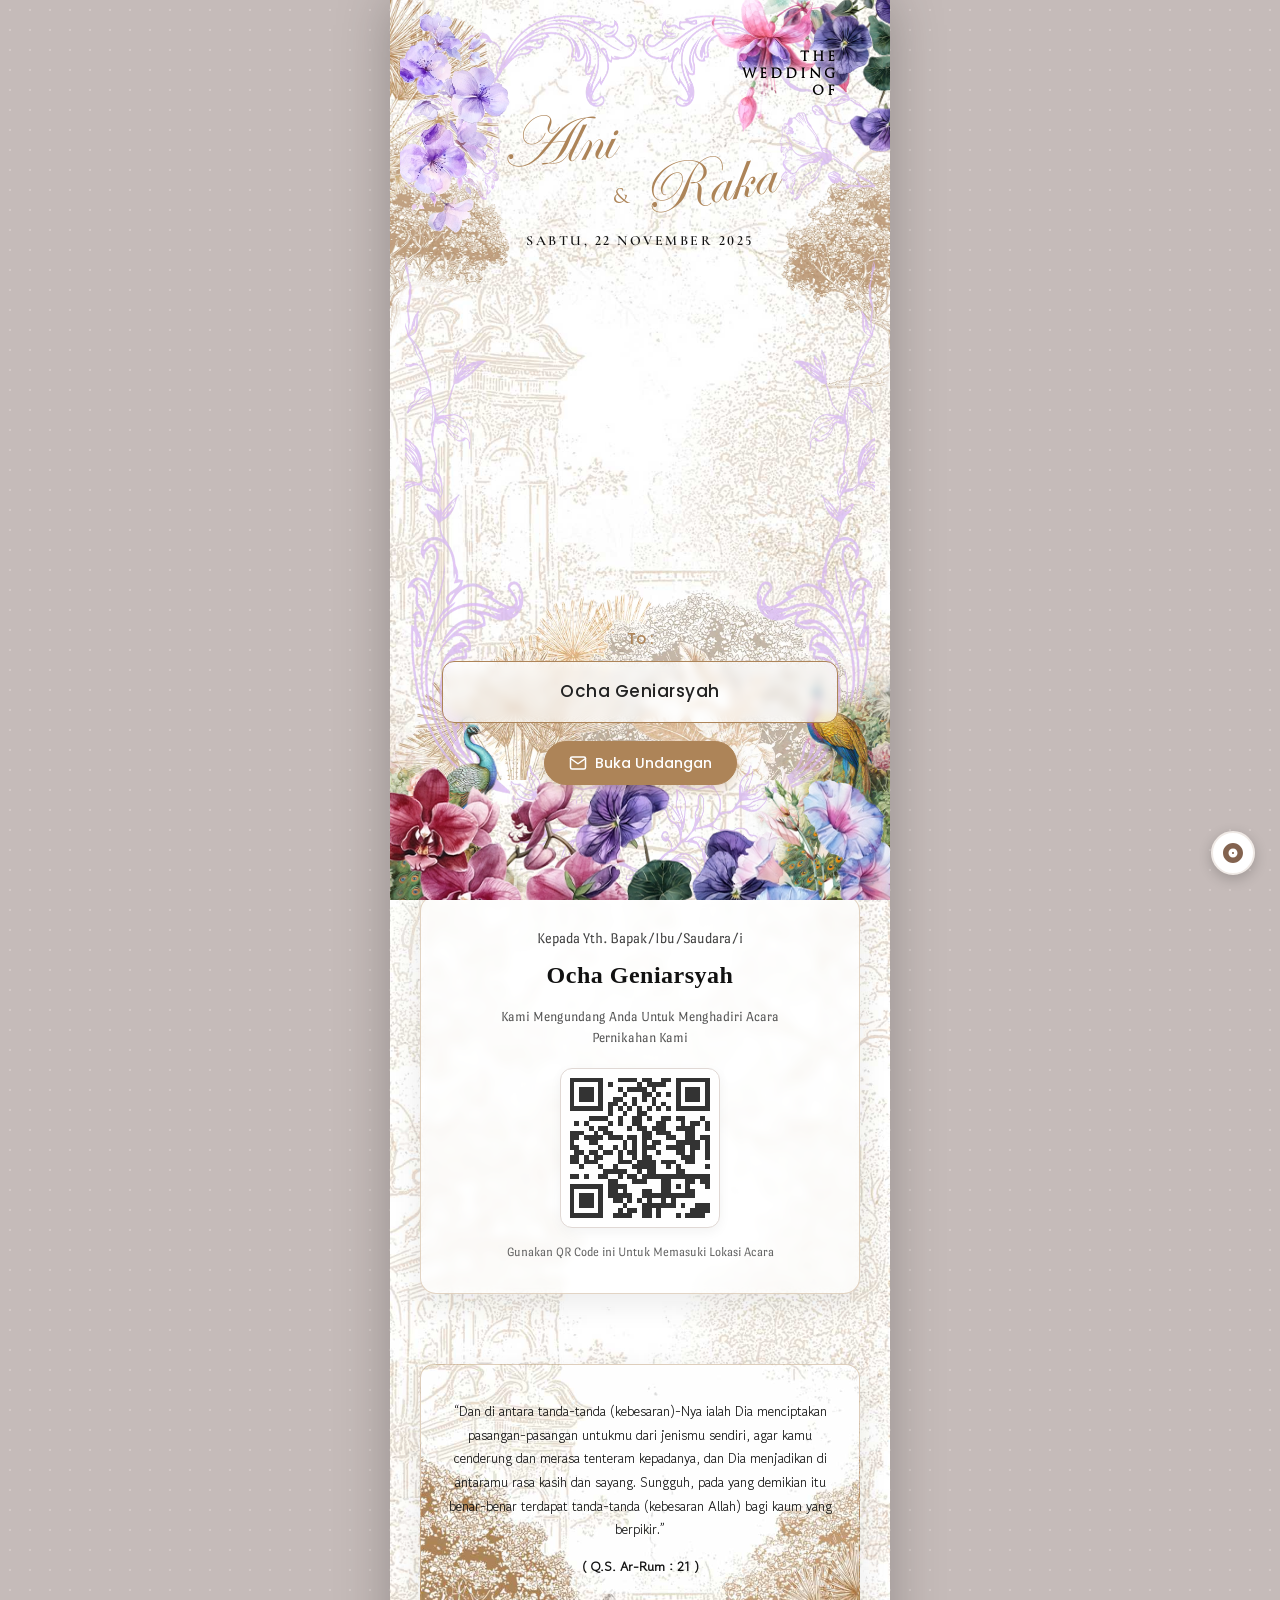
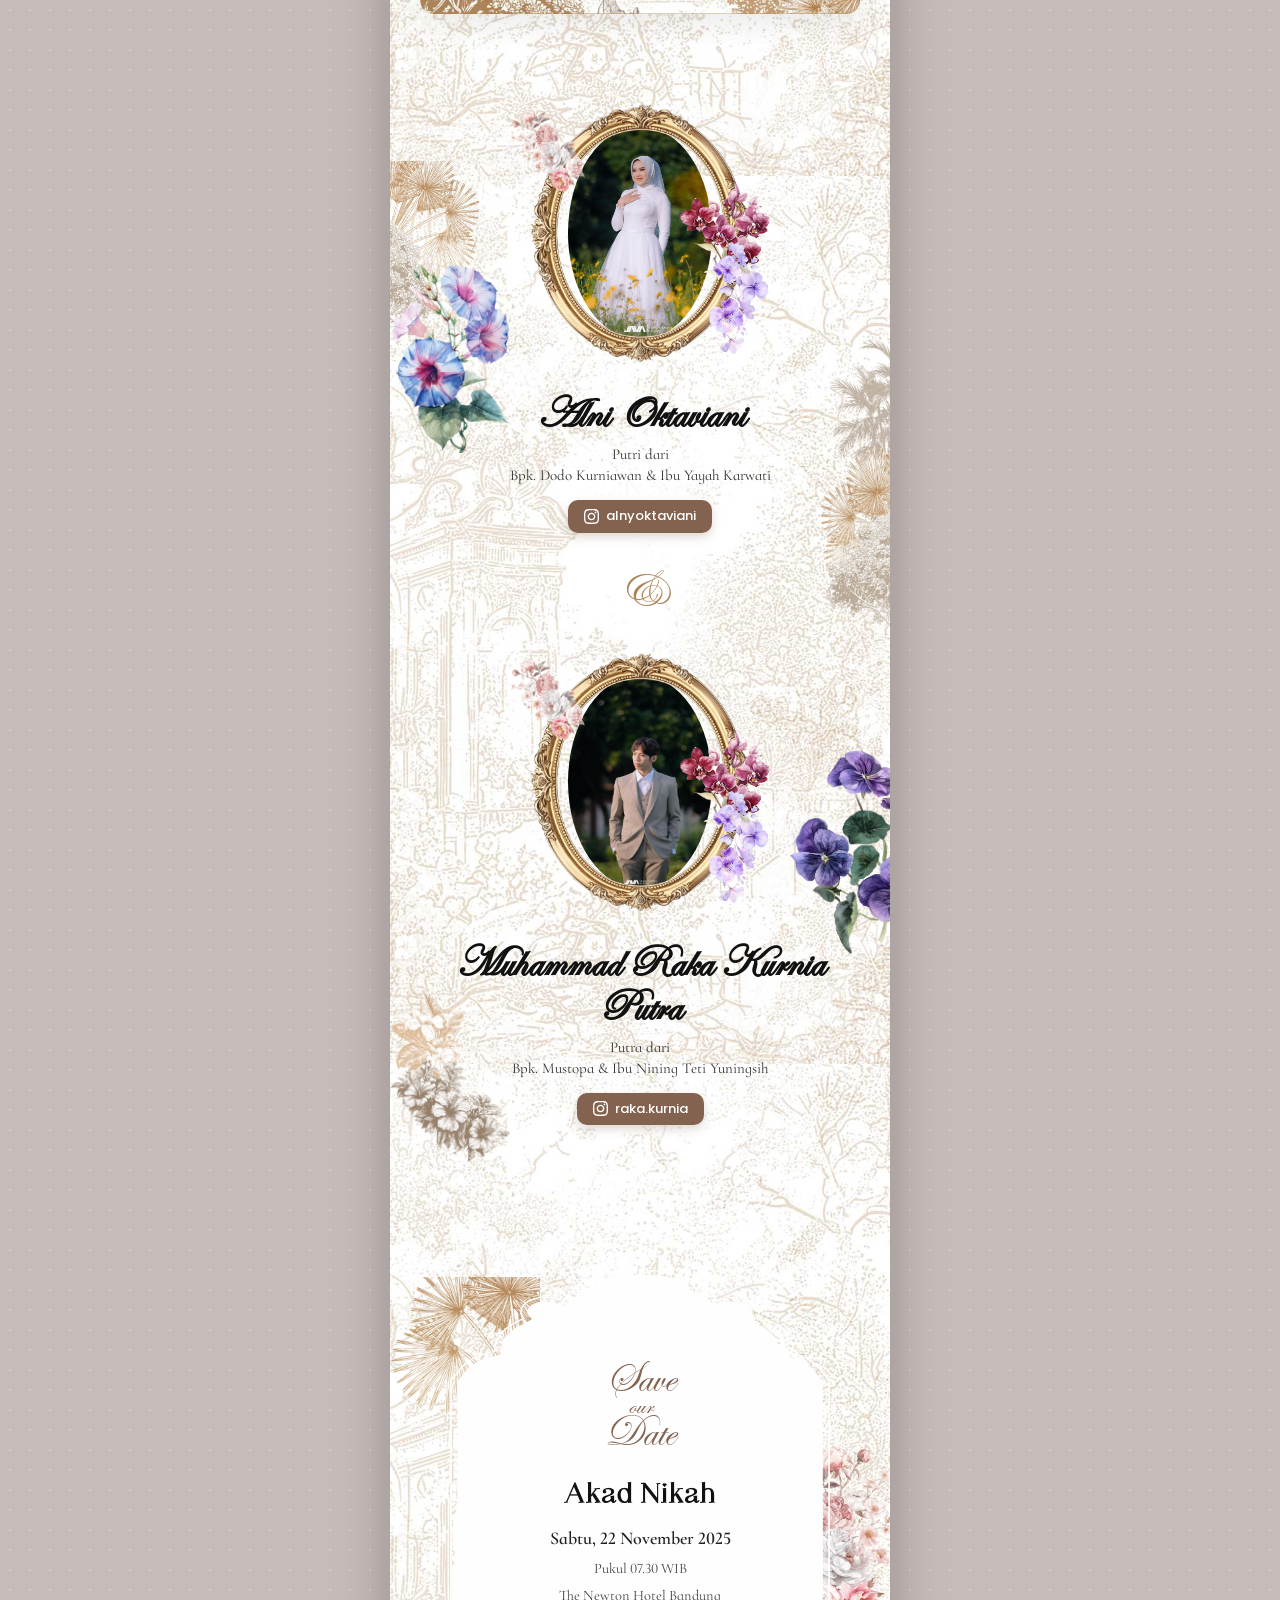
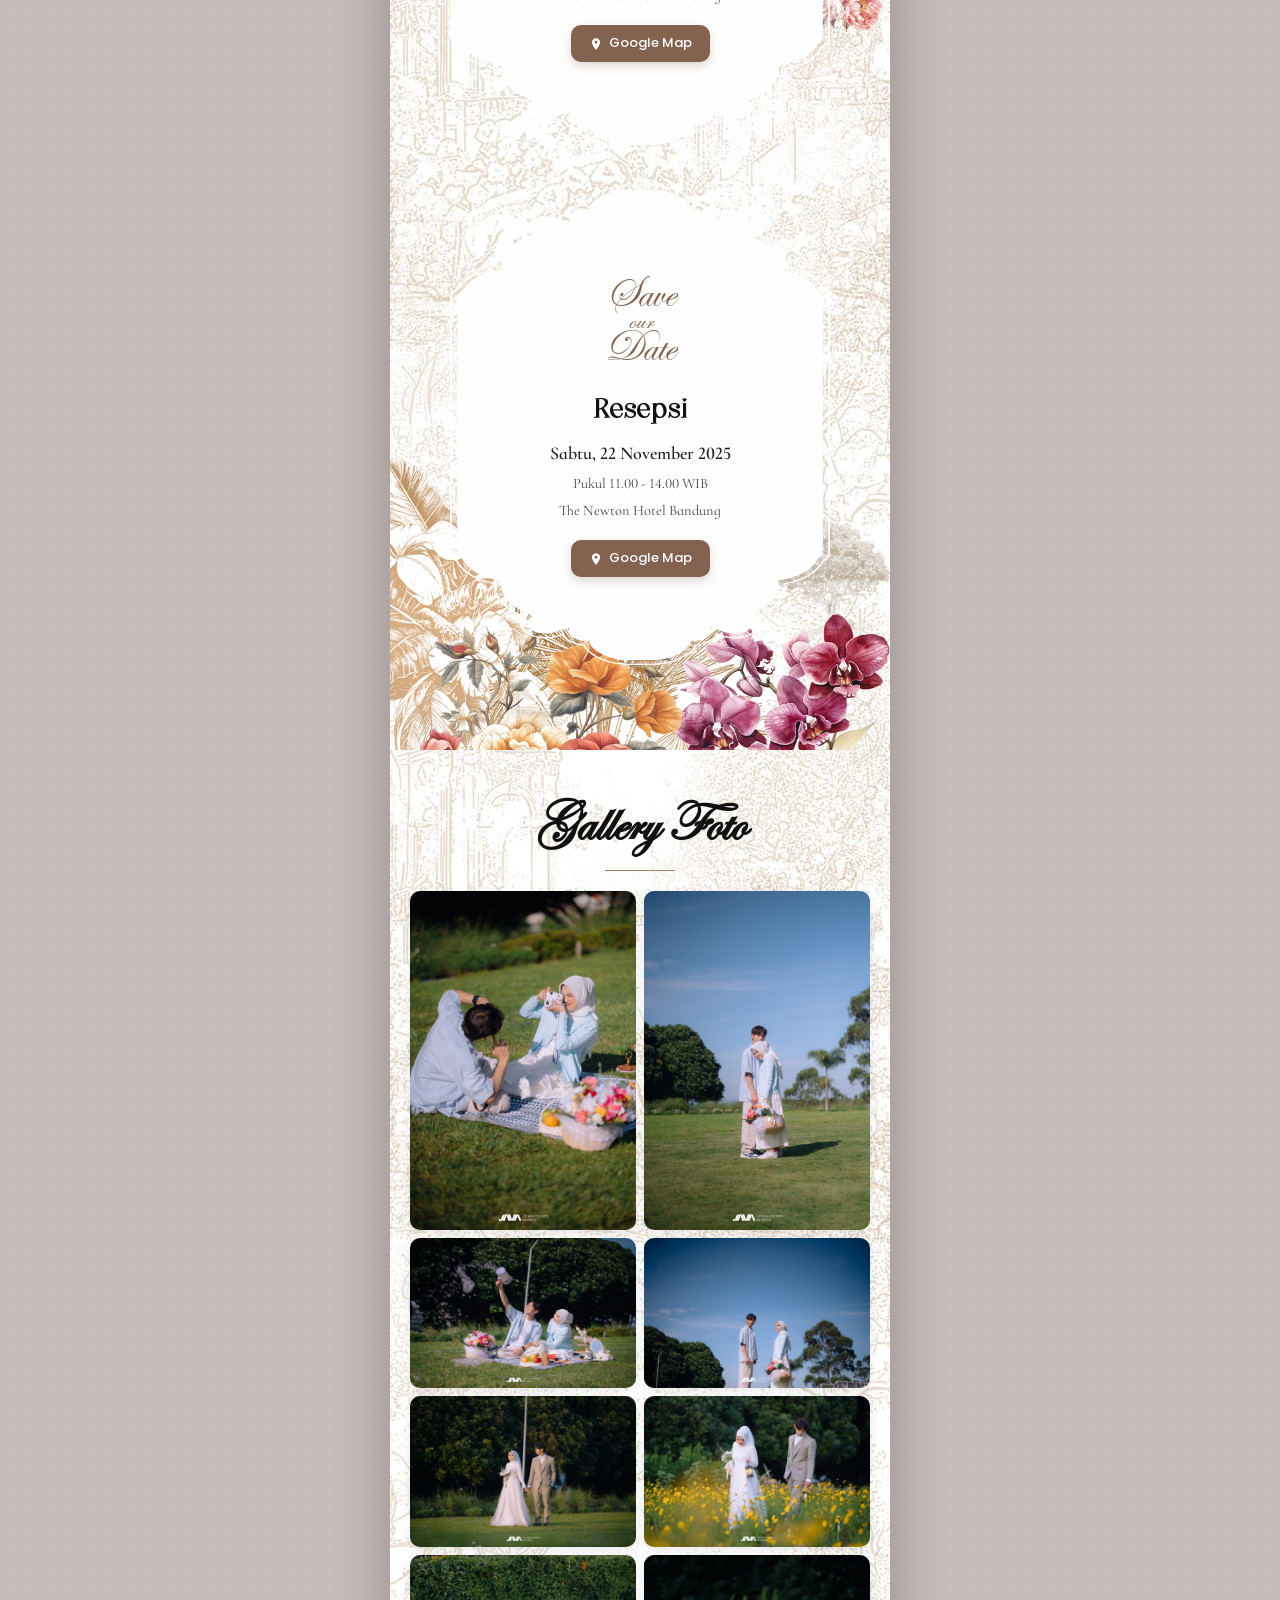
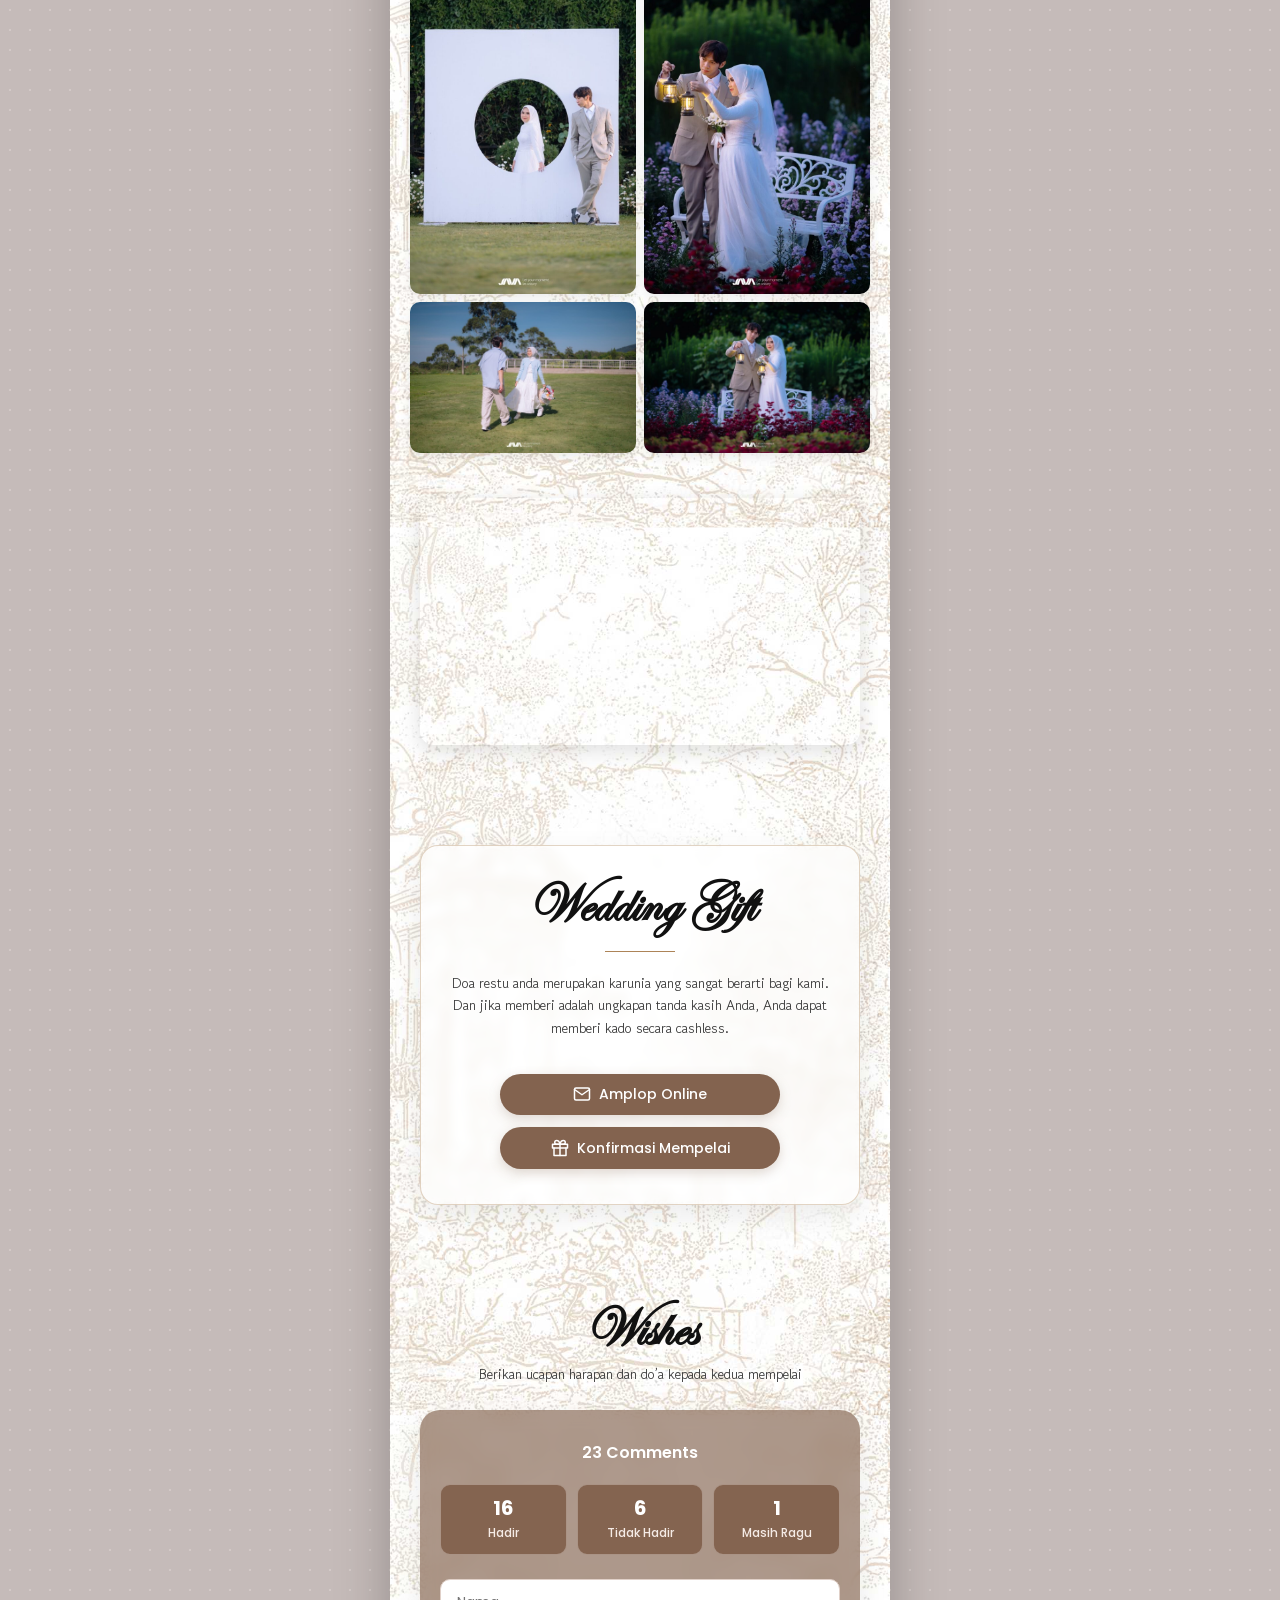
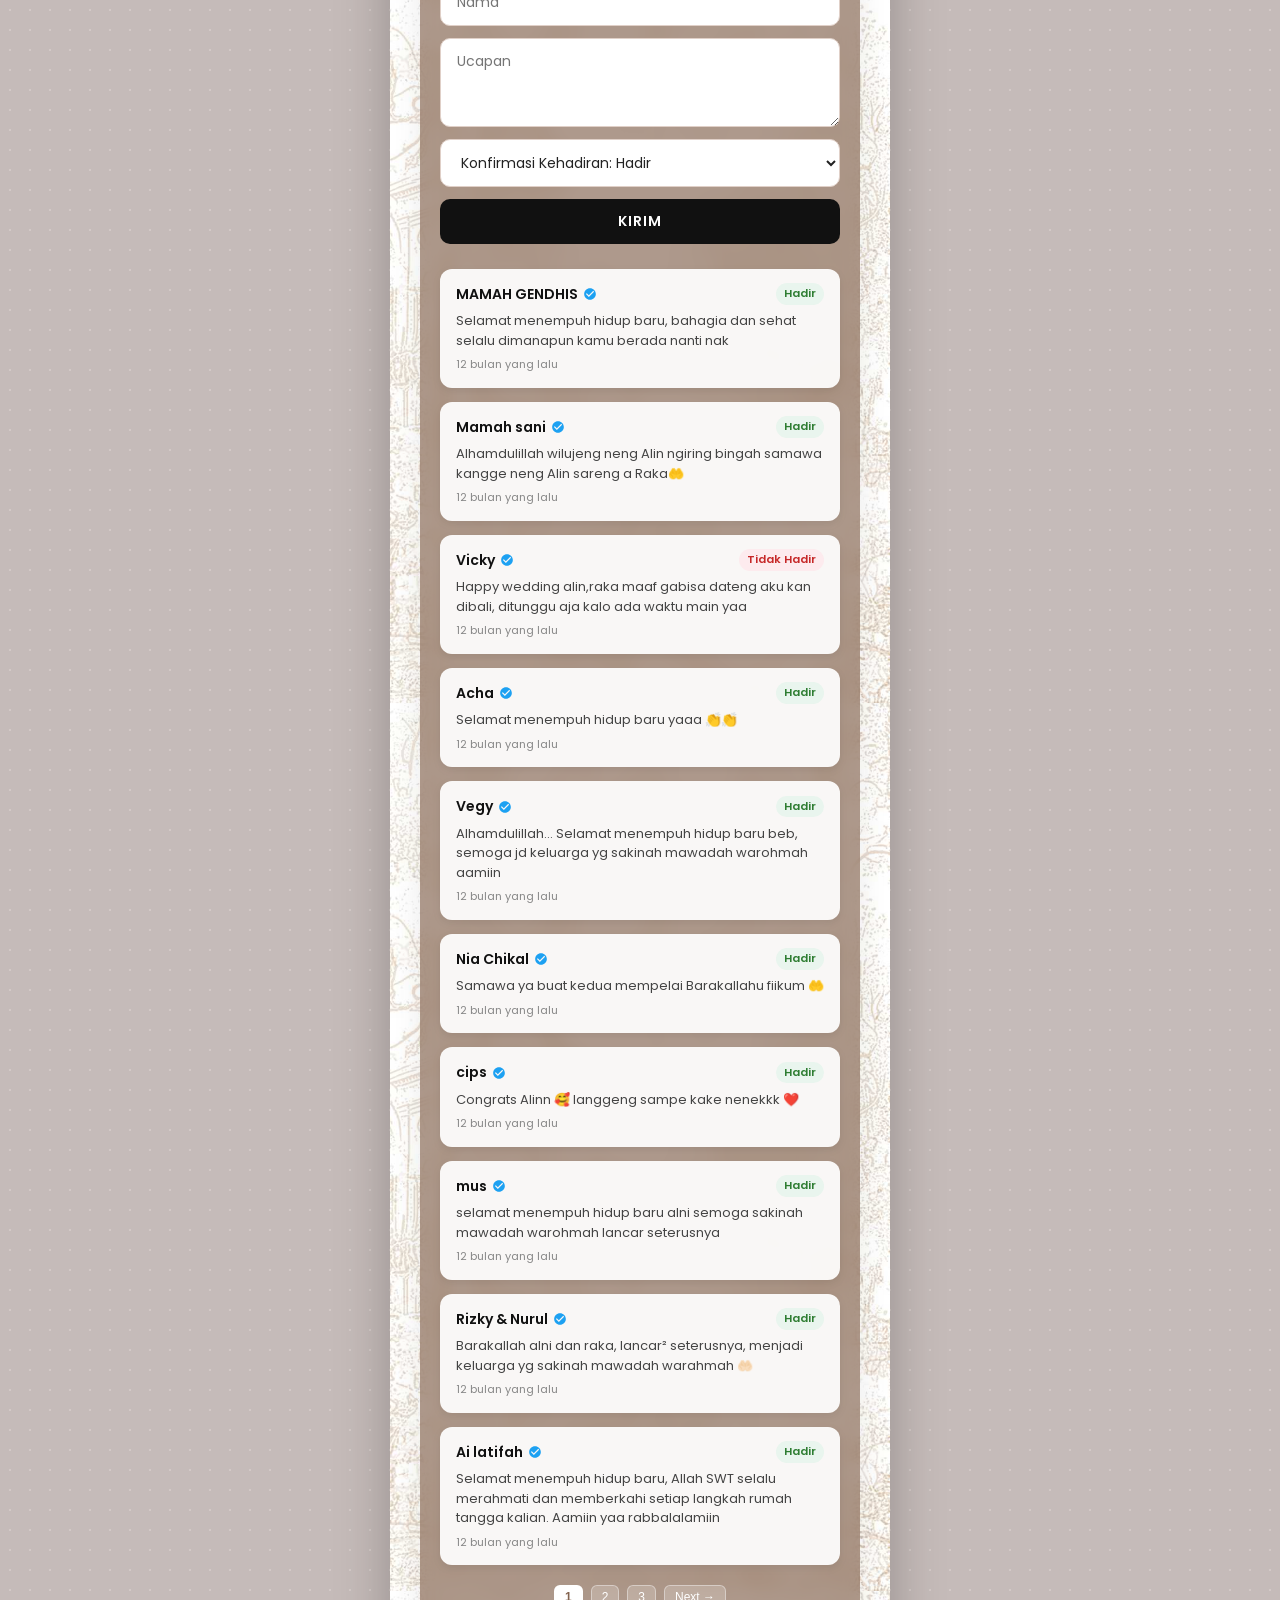
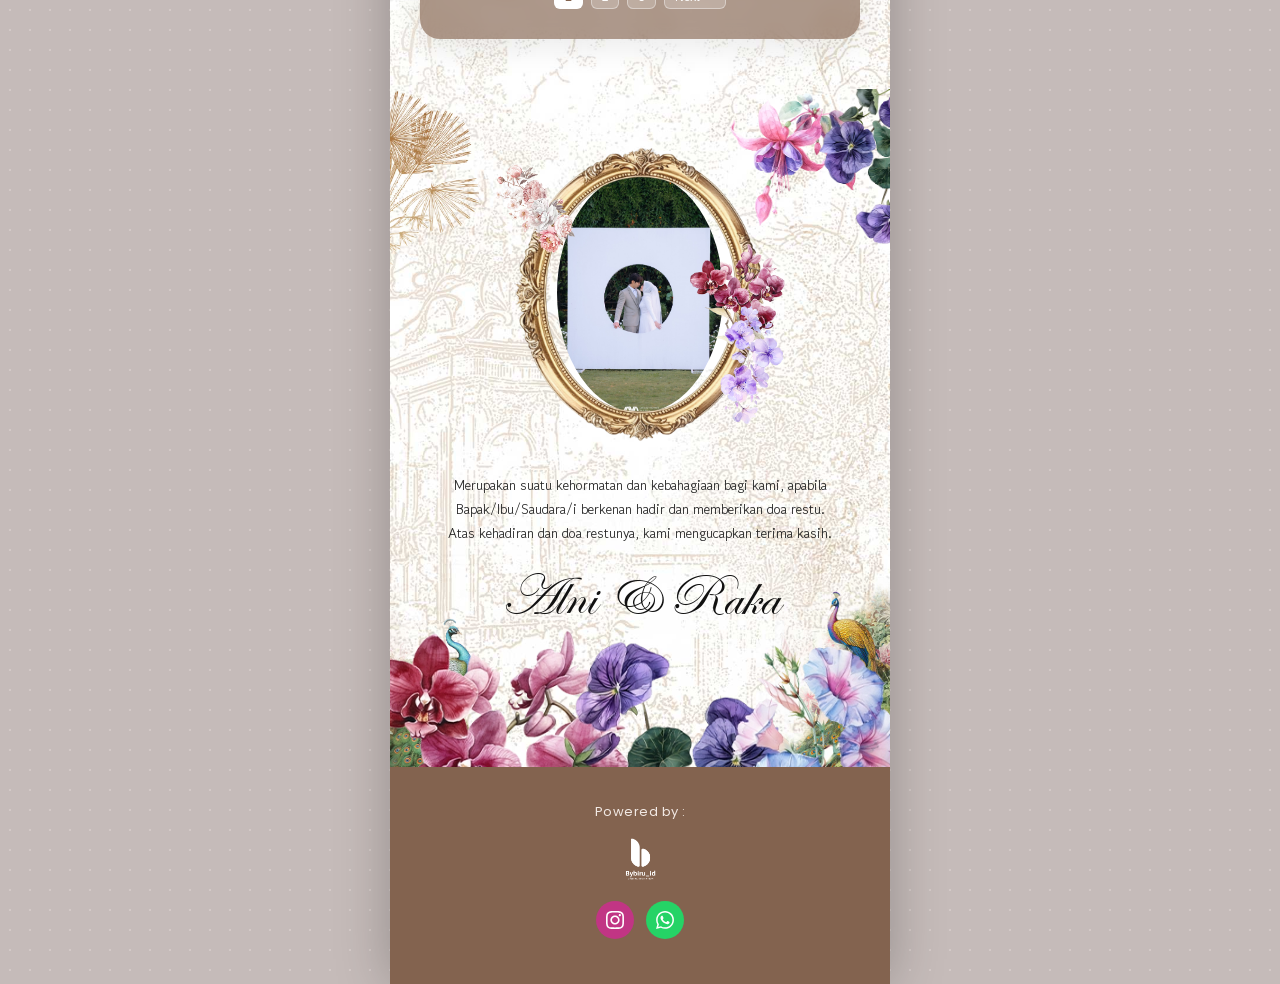
==== index.html @ f8ad6426 "The Wedding of Alni & Raka digital invitation" ====
<!DOCTYPE html>
<html lang="id">
<head>
  <meta charset="UTF-8">
  <meta name="viewport" content="width=device-width, initial-scale=1.0, maximum-scale=1.0, user-scalable=no">
  <title>The Wedding of Alni &amp; Raka</title>
  
  <!-- Favicon -->
  <link rel="icon" href="assets/images/cropped-Kipa-Invitation-Jasa-Undangan-Website-Digital-Murah-Premium-terbaik-d-32x32.png" sizes="32x32">
  <link rel="icon" href="assets/images/cropped-Kipa-Invitation-Jasa-Undangan-Website-Digital-Murah-Premium-terbaik-d-192x192.png" sizes="192x192">
  <link rel="apple-touch-icon" href="assets/images/cropped-Kipa-Invitation-Jasa-Undangan-Website-Digital-Murah-Premium-terbaik-d-180x180.png">
  
  <!-- Google Fonts -->
  <link rel="preconnect" href="https://fonts.googleapis.com">
  <link rel="preconnect" href="https://fonts.gstatic.com" crossorigin>
  <link href="https://fonts.googleapis.com/css2?family=Alata&family=Cormorant+Infant:ital,wght@0,400;0,600;0,700;1,400&family=Gowun+Dodum&family=Poppins:wght@300;400;500;600;700&family=Port+Lligat+Sans&display=swap" rel="stylesheet">
  
  <!-- Custom Stylesheet -->
  <link rel="stylesheet" href="style.css">
</head>
<body class="locked">

  <!-- Background Audio -->
  <audio id="bg-music" loop preload="auto">
    <source src="assets/audio/Taylor-Swift-Daylight-Official-Audio.mp3" type="audio/mp3">
  </audio>

  <!-- Floating Audio Controller -->
  <div id="music-toggle" class="floating-music-btn" title="Toggle Musik">
    <svg viewBox="0 0 24 24">
      <path d="M12 2C6.48 2 2 6.48 2 12s4.48 10 10 10 10-4.48 10-10S17.52 2 12 2zm0 14.5c-2.49 0-4.5-2.01-4.5-4.5S9.51 7.5 12 7.5s4.5 2.01 4.5 4.5-2.01 4.5-4.5 4.5zm0-5.5c-.55 0-1 .45-1 1s.45 1 1 1 1-.45 1-1-.45-1-1-1z"/>
    </svg>
  </div>

  <!-- Toast Notification -->
  <div id="toast-notice" class="toast-notice">Nomor rekening berhasil disalin!</div>

  <!-- ==========================================================================
       Cover Screen (#cover)
       ========================================================================== -->
  <div id="cover" class="cover-screen">
    <!-- Filigree Frame & Botanical Illustrations -->
    <div class="cover-bg-frame"></div>
    <img src="assets/images/Art-8-bungan-kanan-atas-S1.webp" alt="Floral Top Right" class="ornament top-right-flowers">
    <img src="assets/images/Art-8-Palm-Kipas-Kiri-S1.webp" alt="Palm Top Left" class="ornament top-left-palm">
    <img src="assets/images/Art-8-bunga-ungu-kiri-atas-S1.webp" alt="Purple Flowers" class="ornament top-left-purple">
    <img src="assets/images/Art-8-Pohon-Kiri-S1.webp" alt="Tree Left" class="ornament tree-left">
    <img src="assets/images/Art-8-Pohon-Kanan-S1.webp" alt="Tree Right" class="ornament tree-right">
    <img src="assets/images/Art-8-Pohon-Bawah-S1.webp" alt="Tree Bottom" class="ornament tree-bottom">
    <img src="assets/images/Art-8-Merak-Kiri.webp" alt="Peacock Left" class="ornament peacock-left">
    <img src="assets/images/Art-8-Merak-Kanan.webp" alt="Peacock Right" class="ornament peacock-right">
    <img src="assets/images/Art-8-Bunga-Kiri-Bawah.webp" alt="Floral Bottom" class="ornament bottom-flower-cluster">

    <!-- Cover Content -->
    <div class="cover-content">
      <div class="cover-header-wrap">
        <div class="cover-sub">THE<br>WEDDING<br>OF</div>
      </div>
      
      <div class="cover-title-group">
        <div class="cover-name-row-1">
          <span class="name-alni">Alni</span>
        </div>
        <div class="cover-name-row-2">
          <span class="name-amp">&amp;</span>
          <span class="name-raka">Raka</span>
        </div>
        <div class="cover-date">SABTU, 22 NOVEMBER 2025</div>
      </div>
    </div>

    <!-- Recipient Card & Open Invitation Button -->
    <div class="cover-recipient-wrap">
      <div class="cover-to">To :</div>
      <div class="recipient-card">
        <div class="recipient-name dynamic-guest-name">Ocha Geniarsyah</div>
      </div>
      <a href="#home" id="btn-open-invitation" class="btn-open-invite">
        <svg width="18" height="18" viewBox="0 0 24 24" fill="none" stroke="currentColor" stroke-width="2" stroke-linecap="round" stroke-linejoin="round">
          <path d="M4 4h16c1.1 0 2 .9 2 2v12c0 1.1-.9 2-2 2H4c-1.1 0-2-.9-2-2V6c0-1.1.9-2 2-2z"></path>
          <polyline points="22,6 12,13 2,6"></polyline>
        </svg>
        Buka Undangan
      </a>
    </div>
  </div>

  <!-- ==========================================================================
       Main Scrollable Container
       ========================================================================== -->
  <main class="main-wrapper">

    <!-- 1. HERO SECTION (#home) -->
    <section id="home">
      <!-- Top Ornaments -->
      <img src="assets/images/Art-8-bungan-kanan-atas-S1.webp" alt="" class="ornament top-right-flowers" style="width:200px;">
      <img src="assets/images/Art-8-Palm-Kipas-Kiri-S1.webp" alt="" class="ornament top-left-palm" style="width:110px;">
      <img src="assets/images/Art-8-bunga-ungu-kiri-atas-S1.webp" alt="" class="ornament top-left-purple" style="width:90px;">

      <div class="hero-frame-wrap fade-in-scroll">
        <div class="hero-frame-gold"></div>
        <div class="hero-photo-inner">
          <img src="assets/images/ZQI_0012.jpg" alt="Alni &amp; Raka">
        </div>
        <img src="assets/images/Art-8-Bunga-Kiri-S2.webp" alt="" class="hero-flower-left">
        <img src="assets/images/Art-8-Bunga-Kanan-S2.png" alt="" class="hero-flower-right">
      </div>

      <div class="hero-text-wrap fade-in-scroll">
        <div class="hero-sub">The Wedding of</div>
        <div class="hero-names">Alni &amp; Raka</div>
        <div class="hero-date">SABTU, 22 NOVEMBER 2025</div>
      </div>

      <a href="#pengantar" class="scroll-indicator" aria-label="Scroll Down">
        <svg viewBox="0 0 24 24" fill="none" stroke-width="2.5" stroke-linecap="round" stroke-linejoin="round">
          <polyline points="6 9 12 15 18 9"></polyline>
        </svg>
      </a>

      <!-- Bottom Ornaments -->
      <img src="assets/images/Art-8-Merak-Kiri.webp" alt="" class="ornament peacock-left" style="width:140px;">
      <img src="assets/images/Art-8-Merak-Kanan.webp" alt="" class="ornament peacock-right" style="width:130px;">
      <img src="assets/images/Art-8-Bunga-Kiri-Bawah.webp" alt="" class="ornament bottom-flower-cluster">
    </section>

    <!-- 2. GUEST GREETING & QR CHECK-IN (#pengantar) -->
    <section id="pengantar">
      <div class="greeting-card fade-in-scroll">
        <div class="greeting-to-title">Kepada Yth. Bapak/Ibu/Saudara/i</div>
        <div class="greeting-guest-name dynamic-guest-name">Ocha Geniarsyah</div>
        <div class="greeting-message">Kami Mengundang Anda Untuk Menghadiri Acara Pernikahan Kami</div>
        
        <div class="qr-container">
          <div id="qrcode"></div>
        </div>
        
        <div class="qr-instruction">Gunakan QR Code ini Untuk Memasuki Lokasi Acara</div>
      </div>
    </section>

    <!-- 3. RELIGIOUS VERSE (Q.S. Ar-Rum: 21) -->
    <section class="verse-section">
      <div class="verse-card fade-in-scroll">
        <p class="verse-text">
          &ldquo;Dan di antara tanda-tanda (kebesaran)-Nya ialah Dia menciptakan pasangan-pasangan untukmu dari jenismu sendiri, agar kamu cenderung dan merasa tenteram kepadanya, dan Dia menjadikan di antaramu rasa kasih dan sayang. Sungguh, pada yang demikian itu benar-benar terdapat tanda-tanda (kebesaran Allah) bagi kaum yang berpikir.&rdquo;
        </p>
        <div class="verse-source">( Q.S. Ar-Rum : 21 )</div>
      </div>
    </section>

    <!-- 4. BRIDE & GROOM PROFILES -->
    <section class="profiles-section">
      <!-- Side botanicals -->
      <img src="assets/images/Art-8-Palm-Kiri-S3.webp" alt="" class="ornament" style="top:10%; left:0; width:90px; opacity:0.8;">
      <img src="assets/images/Art-8-BungaBiru-S3.webp" alt="" class="ornament" style="top:18%; left:0; width:120px;">
      <img src="assets/images/Art-8-Palm-Kanan-S3.webp" alt="" class="ornament" style="top:25%; right:0; width:70px; opacity:0.8;">
      <img src="assets/images/Art-8-bunga-ungu-S3.webp" alt="" class="ornament" style="top:60%; right:0; width:100px;">
      <img src="assets/images/Art-8-Palm-Kiri-Bawah-S3.webp" alt="" class="ornament" style="bottom:5%; left:0; width:120px; opacity:0.8;">

      <!-- Bride Profile -->
      <div class="profile-card fade-in-scroll">
        <div class="profile-frame-wrap">
          <div class="profile-frame-gold"></div>
          <div class="profile-photo-inner">
            <img src="assets/images/41e.jpg" alt="Alni Oktaviani">
          </div>
          <img src="assets/images/Art-8-Bunga-Kiri-S2.webp" alt="" class="profile-flower" style="top:15px; left:-20px; width:75px;">
          <img src="assets/images/Art-8-Bunga-Kanan-S2.png" alt="" class="profile-flower" style="bottom:20px; right:-20px; width:90px;">
        </div>
        <h2 class="profile-name">Alni Oktaviani</h2>
        <p class="profile-parents">Putri dari<br>Bpk. Dodo Kurniawan &amp; Ibu Yayah Karwati</p>
        <a href="https://www.instagram.com/alnyoktaviani/" target="_blank" rel="noopener noreferrer" class="btn-instagram">
          <svg viewBox="0 0 24 24"><path d="M12 2.163c3.204 0 3.584.012 4.85.07 3.252.148 4.771 1.691 4.919 4.919.058 1.265.069 1.645.069 4.849 0 3.205-.012 3.584-.069 4.849-.149 3.225-1.664 4.771-4.919 4.919-1.266.058-1.644.07-4.85.07-3.204 0-3.584-.012-4.849-.07-3.26-.149-4.771-1.699-4.919-4.92-.058-1.265-.07-1.644-.07-4.849 0-3.204.013-3.583.07-4.849.149-3.227 1.664-4.771 4.919-4.919 1.266-.057 1.645-.069 4.849-.069zm0-2.163c-3.259 0-3.667.014-4.947.072-4.358.2-6.78 2.618-6.98 6.98-.059 1.281-.073 1.689-.073 4.948 0 3.259.014 3.668.072 4.948.2 4.358 2.618 6.78 6.98 6.98 1.281.058 1.689.072 4.948.072 3.259 0 3.668-.014 4.948-.072 4.354-.2 6.782-2.618 6.979-6.98.059-1.28.073-1.689.073-4.948 0-3.259-.014-3.667-.072-4.947-.196-4.354-2.617-6.78-6.979-6.98-1.281-.059-1.69-.073-4.949-.073zm0 5.838c-3.403 0-6.162 2.759-6.162 6.162s2.759 6.163 6.162 6.163 6.162-2.759 6.162-6.163c0-3.403-2.759-6.162-6.162-6.162zm0 10.162c-2.209 0-4-1.79-4-4 0-2.209 1.791-4 4-4s4 1.791 4 4c0 2.21-1.791 4-4 4zm6.406-11.845c-.796 0-1.441.645-1.441 1.44s.645 1.44 1.441 1.44c.795 0 1.439-.645 1.439-1.44s-.644-1.44-1.439-1.44z"/></svg>
          alnyoktaviani
        </a>
      </div>

      <div class="profiles-ampersand">&amp;</div>

      <!-- Groom Profile -->
      <div class="profile-card fade-in-scroll">
        <div class="profile-frame-wrap">
          <div class="profile-frame-gold"></div>
          <div class="profile-photo-inner">
            <img src="assets/images/94c.jpg" alt="Muhammad Raka Kurnia Putra">
          </div>
          <img src="assets/images/Art-8-Bunga-Kiri-S2.webp" alt="" class="profile-flower" style="top:15px; left:-20px; width:75px;">
          <img src="assets/images/Art-8-Bunga-Kanan-S2.png" alt="" class="profile-flower" style="bottom:20px; right:-20px; width:90px;">
        </div>
        <h2 class="profile-name">Muhammad Raka Kurnia Putra</h2>
        <p class="profile-parents">Putra dari<br>Bpk. Mustopa &amp; Ibu Nining Teti Yuningsih</p>
        <a href="https://www.instagram.com/raka.kurnia/" target="_blank" rel="noopener noreferrer" class="btn-instagram">
          <svg viewBox="0 0 24 24"><path d="M12 2.163c3.204 0 3.584.012 4.85.07 3.252.148 4.771 1.691 4.919 4.919.058 1.265.069 1.645.069 4.849 0 3.205-.012 3.584-.069 4.849-.149 3.225-1.664 4.771-4.919 4.919-1.266.058-1.644.07-4.85.07-3.204 0-3.584-.012-4.849-.07-3.26-.149-4.771-1.699-4.919-4.92-.058-1.265-.07-1.644-.07-4.849 0-3.204.013-3.583.07-4.849.149-3.227 1.664-4.771 4.919-4.919 1.266-.057 1.645-.069 4.849-.069zm0-2.163c-3.259 0-3.667.014-4.947.072-4.358.2-6.78 2.618-6.98 6.98-.059 1.281-.073 1.689-.073 4.948 0 3.259.014 3.668.072 4.948.2 4.358 2.618 6.78 6.98 6.98 1.281.058 1.689.072 4.948.072 3.259 0 3.668-.014 4.948-.072 4.354-.2 6.782-2.618 6.979-6.98.059-1.28.073-1.689.073-4.948 0-3.259-.014-3.667-.072-4.947-.196-4.354-2.617-6.78-6.979-6.98-1.281-.059-1.69-.073-4.949-.073zm0 5.838c-3.403 0-6.162 2.759-6.162 6.162s2.759 6.163 6.162 6.163 6.162-2.759 6.162-6.163c0-3.403-2.759-6.162-6.162-6.162zm0 10.162c-2.209 0-4-1.79-4-4 0-2.209 1.791-4 4-4s4 1.791 4 4c0 2.21-1.791 4-4 4zm6.406-11.845c-.796 0-1.441.645-1.441 1.44s.645 1.44 1.441 1.44c.795 0 1.439-.645 1.439-1.44s-.644-1.44-1.439-1.44z"/></svg>
          raka.kurnia
        </a>
      </div>
    </section>

    <!-- 5. SAVE OUR DATE (Akad Nikah & Resepsi) -->
    <section class="events-section">
      <!-- Background floral frame ornaments -->
      <img src="assets/images/Art-8-palm-S4.webp" alt="" class="ornament" style="top:5%; left:0; width:150px; opacity:0.85;">
      <img src="assets/images/Art-8-bunga-pink-S4.webp" alt="" class="ornament" style="top:20%; right:0; width:100px;">
      <img src="assets/images/Art-8-pohon-brown-S4.webp" alt="" class="ornament" style="bottom:10%; right:0; width:120px; opacity:0.75;">
      <img src="assets/images/Art-8-bunga-bawah-S4.webp" alt="" class="ornament" style="bottom:0; left:50%; transform:translateX(-50%); width:100%;">

      <!-- Akad Nikah Card -->
      <div class="event-card fade-in-scroll">
        <div class="staggered-save-date">
          <span class="word-save">Save</span>
          <span class="word-our">our</span>
          <span class="word-date">Date</span>
        </div>
        <h3 class="event-type">Akad Nikah</h3>
        <div class="event-date">Sabtu, 22 November 2025</div>
        <div class="event-time">Pukul 07.30 WIB</div>
        <div class="event-location">The Newton Hotel Bandung</div>
        <a href="https://maps.app.goo.gl/kNFfnaV5ggH7zYF58" target="_blank" rel="noopener noreferrer" class="btn-map">
          <svg viewBox="0 0 24 24"><path d="M12 2C8.13 2 5 5.13 5 9c0 5.25 7 13 7 13s7-7.75 7-13c0-3.87-3.13-7-7-7zm0 9.5c-1.38 0-2.5-1.12-2.5-2.5s1.12-2.5 2.5-2.5 2.5 1.12 2.5 2.5-1.12 2.5-2.5 2.5z"/></svg>
          Google Map
        </a>
      </div>

      <!-- Resepsi Card -->
      <div class="event-card fade-in-scroll">
        <div class="staggered-save-date">
          <span class="word-save">Save</span>
          <span class="word-our">our</span>
          <span class="word-date">Date</span>
        </div>
        <h3 class="event-type">Resepsi</h3>
        <div class="event-date">Sabtu, 22 November 2025</div>
        <div class="event-time">Pukul 11.00 - 14.00 WIB</div>
        <div class="event-location">The Newton Hotel Bandung</div>
        <a href="https://maps.app.goo.gl/kNFfnaV5ggH7zYF58" target="_blank" rel="noopener noreferrer" class="btn-map">
          <svg viewBox="0 0 24 24"><path d="M12 2C8.13 2 5 5.13 5 9c0 5.25 7 13 7 13s7-7.75 7-13c0-3.87-3.13-7-7-7zm0 9.5c-1.38 0-2.5-1.12-2.5-2.5s1.12-2.5 2.5-2.5 2.5 1.12 2.5 2.5-1.12 2.5-2.5 2.5z"/></svg>
          Google Map
        </a>
      </div>
    </section>

    <!-- 6. GALLERY FOTO & VIDEO -->
    <section class="gallery-section">
      <h2 class="section-title-script fade-in-scroll">Gallery Foto</h2>
      <div class="divider-line fade-in-scroll"></div>

      <!-- 2-Column Photo Grid -->
      <div class="gallery-grid fade-in-scroll">
        <div class="gallery-item tall" data-full="assets/images/ZQI_0787.jpg">
          <img src="assets/images/ZQI_0787-682x1024.jpg" alt="Alni &amp; Raka Gallery 1" loading="lazy">
        </div>
        <div class="gallery-item tall" data-full="assets/images/ZQI_1391.jpg">
          <img src="assets/images/ZQI_1391-682x1024.jpg" alt="Alni &amp; Raka Gallery 2" loading="lazy">
        </div>
        <div class="gallery-item wide" data-full="assets/images/ZQI_0962.jpg">
          <img src="assets/images/ZQI_0962-1024x682.jpg" alt="Alni &amp; Raka Gallery 3" loading="lazy">
        </div>
        <div class="gallery-item wide" data-full="assets/images/ZQI_1380.jpg">
          <img src="assets/images/ZQI_1380-1024x682.jpg" alt="Alni &amp; Raka Gallery 4" loading="lazy">
        </div>
        <div class="gallery-item wide" data-full="assets/images/ZQI_0081.jpg">
          <img src="assets/images/ZQI_0081-1024x682.jpg" alt="Alni &amp; Raka Gallery 5" loading="lazy">
        </div>
        <div class="gallery-item wide" data-full="assets/images/ZQI_9750.jpg">
          <img src="assets/images/ZQI_9750-1024x682.jpg" alt="Alni &amp; Raka Gallery 6" loading="lazy">
        </div>
        <div class="gallery-item tall" data-full="assets/images/ZQI_0161.jpg">
          <img src="assets/images/ZQI_0161-682x1024.jpg" alt="Alni &amp; Raka Gallery 7" loading="lazy">
        </div>
        <div class="gallery-item tall" data-full="assets/images/ZQI_9614.jpg">
          <img src="assets/images/ZQI_9614-682x1024.jpg" alt="Alni &amp; Raka Gallery 8" loading="lazy">
        </div>
        <div class="gallery-item wide" data-full="assets/images/ZQI_1392.jpg">
          <img src="assets/images/ZQI_1392-1024x682.jpg" alt="Alni &amp; Raka Gallery 9" loading="lazy">
        </div>
        <div class="gallery-item wide" data-full="assets/images/ZQI_9633.jpg">
          <img src="assets/images/ZQI_9633-1024x682.jpg" alt="Alni &amp; Raka Gallery 10" loading="lazy">
        </div>
      </div>

      <!-- YouTube Video Embed -->
      <div class="video-wrap fade-in-scroll">
        <iframe src="https://www.youtube.com/embed/yOjeSsdpUNw" title="Alni &amp; Raka" allow="accelerometer; autoplay; clipboard-write; encrypted-media; gyroscope; picture-in-picture" allowfullscreen></iframe>
      </div>
    </section>

    <!-- 7. WEDDING GIFT (Amplop Digital) -->
    <section class="gift-section">
      <div class="gift-card-wrap fade-in-scroll">
        <h2 class="section-title-script">Wedding Gift</h2>
        <div class="divider-line"></div>
        <p class="section-subtitle">
          Doa restu anda merupakan karunia yang sangat berarti bagi kami. Dan jika memberi adalah ungkapan tanda kasih Anda, Anda dapat memberi kado secara cashless.
        </p>

        <div class="gift-buttons">
          <button id="btn-toggle-gift" class="btn-toggle-gift">
            <svg width="18" height="18" viewBox="0 0 24 24" fill="none" stroke="currentColor" stroke-width="2" stroke-linecap="round" stroke-linejoin="round">
              <path d="M4 4h16c1.1 0 2 .9 2 2v12c0 1.1-.9 2-2 2H4c-1.1 0-2-.9-2-2V6c0-1.1.9-2 2-2z"></path>
              <polyline points="22,6 12,13 2,6"></polyline>
            </svg>
            Amplop Online
          </button>

          <a href="https://bukutamu.menujuacara.id/konfirmasi?id=11225" target="_blank" rel="noopener noreferrer" class="btn-confirm-gift">
            <svg width="18" height="18" viewBox="0 0 24 24" fill="none" stroke="currentColor" stroke-width="2" stroke-linecap="round" stroke-linejoin="round">
              <polyline points="20 12 20 22 4 22 4 12"></polyline>
              <rect x="2" y="7" width="20" height="5"></rect>
              <line x1="12" y1="22" x2="12" y2="7"></line>
              <path d="M12 7H7.5a2.5 2.5 0 0 1 0-5C11 2 12 7 12 7z"></path>
              <path d="M12 7h4.5a2.5 2.5 0 0 0 0-5C13 2 12 7 12 7z"></path>
            </svg>
            Konfirmasi Mempelai
          </a>
        </div>

        <!-- BCA ATM Card (revealed when clicked) -->
        <div id="bank-card-wrap" class="bank-card-container">
          <div class="atm-card">
            <div class="atm-card-top">
              <div></div>
              <img src="assets/images/BCA-white-Logo-1-6.png" alt="BCA" class="atm-bank-logo">
            </div>
            
            <div class="atm-card-number">4372303623</div>

            <button id="btn-copy-acc" class="btn-copy-acc" data-copy="4372303623">
              <svg width="14" height="14" viewBox="0 0 24 24" fill="none" stroke="currentColor" stroke-width="2" stroke-linecap="round" stroke-linejoin="round">
                <rect x="9" y="9" width="13" height="13" rx="2" ry="2"></rect>
                <path d="M5 15H4a2 2 0 0 1-2-2V4a2 2 0 0 1 2-2h9a2 2 0 0 1 2 2v1"></path>
              </svg>
              Salin No. Rekening
            </button>

            <div class="atm-card-holder">A/n Alni Oktaviani</div>
          </div>
        </div>
      </div>
    </section>

    <!-- 8. WISHES / RSVP / BUKU TAMU -->
    <section class="wishes-section">
      <h2 class="section-title-script fade-in-scroll">Wishes</h2>
      <p class="section-subtitle fade-in-scroll">Berikan ucapan harapan dan do’a kepada kedua mempelai</p>

      <div class="wishes-container fade-in-scroll">
        <div id="total-comments-label" class="wishes-counter-header">23 Comments</div>

        <!-- RSVP Attendance Statistics -->
        <div class="rsvp-stats-row">
          <div class="rsvp-stat-box">
            <span id="stat-hadir" class="count">14</span>
            <span class="label">Hadir</span>
          </div>
          <div class="rsvp-stat-box">
            <span id="stat-tidak-hadir" class="count">6</span>
            <span class="label">Tidak Hadir</span>
          </div>
          <div class="rsvp-stat-box">
            <span id="stat-ragu" class="count">1</span>
            <span class="label">Masih Ragu</span>
          </div>
        </div>

        <!-- RSVP Form -->
        <form id="wish-form" class="wishes-form">
          <input type="text" id="wish-name" class="form-control" placeholder="Nama" required>
          <textarea id="wish-message" class="form-control" placeholder="Ucapan" rows="3" required></textarea>
          <select id="wish-rsvp" class="form-control" required>
            <option value="Hadir">Konfirmasi Kehadiran: Hadir</option>
            <option value="Tidak Hadir">Konfirmasi Kehadiran: Tidak Hadir</option>
            <option value="Masih Ragu">Konfirmasi Kehadiran: Masih Ragu</option>
          </select>
          <button type="submit" class="btn-submit-wish">KIRIM</button>
        </form>

        <!-- Dynamic Comments Feed -->
        <div id="comments-feed" class="comments-feed"></div>

        <!-- Pagination -->
        <div id="pagination-wrap" class="pagination-wrap"></div>
      </div>
    </section>

    <!-- 9. CLOSING REMARKS -->
    <section class="closing-section">
      <img src="assets/images/Art-8-bungan-kanan-atas-S1.webp" alt="" class="ornament" style="top:0; right:-20px; width:180px;">
      <img src="assets/images/Art-8-Palm-Kipas-Kiri-S1.webp" alt="" class="ornament" style="top:0; left:-10px; width:100px;">

      <div class="closing-frame-wrap fade-in-scroll">
        <div class="hero-frame-gold"></div>
        <div class="closing-photo-inner">
          <img src="assets/images/ZQI_0154.jpg" alt="Alni &amp; Raka Closing">
        </div>
        <img src="assets/images/Art-8-Bunga-Kiri-S2.webp" alt="" class="hero-flower-left" style="top:25px; left:-20px; width:80px;">
        <img src="assets/images/Art-8-Bunga-Kanan-S2.png" alt="" class="hero-flower-right" style="bottom:25px; right:-20px; width:95px;">
      </div>

      <p class="closing-text fade-in-scroll">
        Merupakan suatu kehormatan dan kebahagiaan bagi kami, apabila Bapak/Ibu/Saudara/i berkenan hadir dan memberikan doa restu.<br>
        Atas kehadiran dan doa restunya, kami mengucapkan terima kasih.
      </p>

      <div class="closing-signature fade-in-scroll">Alni &amp; Raka</div>

      <img src="assets/images/Art-8-Merak-Kiri.webp" alt="" class="ornament peacock-left" style="width:140px;">
      <img src="assets/images/Art-8-Merak-Kanan.webp" alt="" class="ornament peacock-right" style="width:130px;">
      <img src="assets/images/Art-8-Bunga-Kiri-Bawah.webp" alt="" class="ornament bottom-flower-cluster">
    </section>

    <!-- 10. FOOTER -->
    <footer>
      <div class="footer-powered">Powered by :</div>
      <img src="assets/images/Pluto-putih.png" alt="Bybiru_id DIGITAL INVITATION" class="footer-logo">
      <div class="footer-socials">
        <a href="https://www.instagram.com/bybiru_id/" target="_blank" rel="noopener noreferrer" class="social-circle-btn instagram" aria-label="Instagram">
          <svg viewBox="0 0 24 24"><path d="M12 2.163c3.204 0 3.584.012 4.85.07 3.252.148 4.771 1.691 4.919 4.919.058 1.265.069 1.645.069 4.849 0 3.205-.012 3.584-.069 4.849-.149 3.225-1.664 4.771-4.919 4.919-1.266.058-1.644.07-4.85.07-3.204 0-3.584-.012-4.849-.07-3.26-.149-4.771-1.699-4.919-4.92-.058-1.265-.07-1.644-.07-4.849 0-3.204.013-3.583.07-4.849.149-3.227 1.664-4.771 4.919-4.919 1.266-.057 1.645-.069 4.849-.069zm0-2.163c-3.259 0-3.667.014-4.947.072-4.358.2-6.78 2.618-6.98 6.98-.059 1.281-.073 1.689-.073 4.948 0 3.259.014 3.668.072 4.948.2 4.358 2.618 6.78 6.98 6.98 1.281.058 1.689.072 4.948.072 3.259 0 3.668-.014 4.948-.072 4.354-.2 6.782-2.618 6.979-6.98.059-1.28.073-1.689.073-4.948 0-3.259-.014-3.667-.072-4.947-.196-4.354-2.617-6.78-6.979-6.98-1.281-.059-1.69-.073-4.949-.073zm0 5.838c-3.403 0-6.162 2.759-6.162 6.162s2.759 6.163 6.162 6.163 6.162-2.759 6.162-6.163c0-3.403-2.759-6.162-6.162-6.162zm0 10.162c-2.209 0-4-1.79-4-4 0-2.209 1.791-4 4-4s4 1.791 4 4c0 2.21-1.791 4-4 4zm6.406-11.845c-.796 0-1.441.645-1.441 1.44s.645 1.44 1.441 1.44c.795 0 1.439-.645 1.439-1.44s-.644-1.44-1.439-1.44z"/></svg>
        </a>
        <a href="https://wa.me/6289526216334/" target="_blank" rel="noopener noreferrer" class="social-circle-btn whatsapp" aria-label="WhatsApp">
          <svg viewBox="0 0 24 24"><path d="M.057 24l1.687-6.163c-1.041-1.804-1.588-3.849-1.587-5.946.003-6.556 5.338-11.891 11.893-11.891 3.181.001 6.167 1.24 8.413 3.488 2.245 2.248 3.481 5.236 3.48 8.414-.003 6.557-5.338 11.892-11.893 11.892-1.99-.001-3.951-.5-5.688-1.448l-6.305 1.654zm6.597-3.807c1.676.995 3.276 1.591 5.392 1.592 5.448 0 9.886-4.434 9.889-9.885.002-5.462-4.415-9.89-9.881-9.892-5.452 0-9.887 4.434-9.889 9.884-.001 2.225.651 3.891 1.746 5.634l-.999 3.648 3.742-.981zm11.387-5.464c-.074-.124-.272-.198-.57-.347-.297-.149-1.758-.868-2.031-.967-.272-.099-.47-.149-.669.149-.198.297-.768.967-.941 1.165-.173.198-.347.223-.644.074-.297-.149-1.255-.462-2.39-1.475-.883-.788-1.48-1.761-1.653-2.059-.173-.297-.018-.458.13-.606.134-.133.297-.347.446-.521.151-.172.2-.296.3-.495.099-.198.05-.372-.025-.521-.075-.148-.669-1.611-.916-2.206-.242-.579-.487-.501-.669-.51l-.57-.01c-.198 0-.52.074-.792.372s-1.04 1.016-1.04 2.479 1.065 2.876 1.213 3.074c.149.198 2.095 3.2 5.076 4.487.709.306 1.263.489 1.694.626.712.226 1.36.194 1.872.118.571-.085 1.758-.719 2.006-1.413.248-.695.248-1.29.173-1.414z"/></svg>
        </a>
      </div>
    </footer>

  </main>

  <!-- ==========================================================================
       Fullscreen Gallery Lightbox Modal
       ========================================================================== -->
  <div id="lightbox-modal" class="lightbox-modal">
    <div id="lightbox-counter" class="lightbox-counter">1 / 10</div>
    <button id="lightbox-close" class="lightbox-btn lightbox-close" aria-label="Tutup">&times;</button>
    <button id="lightbox-prev" class="lightbox-btn lightbox-prev" aria-label="Sebelumnya">&lsaquo;</button>
    <div class="lightbox-img-wrap">
      <img id="lightbox-img" src="" alt="Zoom Foto">
    </div>
    <button id="lightbox-next" class="lightbox-btn lightbox-next" aria-label="Berikutnya">&rsaquo;</button>
  </div>

  <!-- QR Code Library & Main Script -->
  <script src="assets/qrcode.min.js"></script>
  <script src="script.js"></script>
</body>
</html>
---- style.css ----
/* ==========================================================================
   Undangan Pernikahan Alni & Raka - Custom Stylesheet
   Replicated faithfully from https://menujuacara.id/alni-raka/
   ========================================================================== */

/* @font-face declarations */
@font-face {
  font-family: 'Edwardian Script ITC';
  font-style: normal;
  font-weight: normal;
  font-display: swap;
  src: url('assets/fonts/Edwardian-Script-ITC-V1.woff2') format('woff2'),
       url('assets/fonts/Edwardian-Script-ITC-V1.woff') format('woff'),
       url('assets/fonts/Edwardian-Script-ITC-V1.ttf') format('truetype');
}

@font-face {
  font-family: 'Trajan Pro';
  font-style: normal;
  font-weight: normal;
  font-display: swap;
  src: url('assets/fonts/Trajan-Pro.woff2') format('woff2'),
       url('assets/fonts/Trajan-Pro.woff') format('woff'),
       url('assets/fonts/Trajan-Pro.ttf') format('truetype');
}

@font-face {
  font-family: 'Diamond Bridge';
  font-style: normal;
  font-weight: normal;
  font-display: swap;
  src: url('assets/fonts/Diamond-Bridge.woff2') format('woff2'),
       url('assets/fonts/Diamond-Bridge.woff') format('woff'),
       url('assets/fonts/Diamond-Bridge.ttf') format('truetype');
}

:root {
  --primary-color: #83634F;
  --primary-accent: #AD8458;
  --dark-accent: #634533;
  --bg-cream: #DAD0CE;
  --text-dark: #222222;
  --text-muted: #555555;
  --card-bg: rgba(255, 255, 255, 0.85);
  --box-shadow: 0 10px 30px rgba(0, 0, 0, 0.08);
}

* {
  box-sizing: border-box;
  margin: 0;
  padding: 0;
}

html {
  scroll-behavior: smooth;
  font-size: 16px;
}

body {
  font-family: 'Poppins', sans-serif;
  color: var(--text-dark);
  background-color: #c5bbb9;
  background-image: radial-gradient(#d3c9c7 1px, transparent 1px);
  background-size: 20px 20px;
  line-height: 1.6;
  overflow-x: hidden;
  position: relative;
}

/* Body lock when cover is active */
body.locked {
  overflow-y: hidden;
  height: 100vh;
}

/* Central Mobile-First Wrapper */
.main-wrapper {
  max-width: 500px;
  min-height: 100vh;
  margin: 0 auto;
  background-color: var(--bg-cream);
  background-image: url('assets/images/Art-8-bg-1.jpg');
  background-repeat: repeat-y;
  background-size: 100% auto;
  box-shadow: 0 0 50px rgba(0, 0, 0, 0.25);
  position: relative;
  overflow: hidden;
}

/* ==========================================================================
   Cover Screen (#cover)
   ========================================================================== */
.cover-screen {
  position: fixed;
  top: 0;
  left: 50%;
  transform: translateX(-50%);
  width: 100%;
  max-width: 500px;
  height: 100vh;
  z-index: 9999;
  background-color: var(--bg-cream);
  background-image: url('assets/images/Art-8-bg-1.jpg');
  background-size: cover;
  background-position: center;
  display: flex;
  flex-direction: column;
  justify-content: space-between;
  align-items: center;
  padding: 40px 20px;
  overflow: hidden;
  transition: transform 0.8s cubic-bezier(0.77, 0, 0.175, 1), opacity 0.8s ease;
}

.cover-screen.unlocked {
  transform: translate(-50%, -100%);
  opacity: 0;
  pointer-events: none;
}

/* Corner & Background Ornaments on Cover */
.ornament {
  position: absolute;
  pointer-events: none;
  z-index: 1;
}

.cover-bg-frame {
  position: absolute;
  top: 15px;
  left: 15px;
  right: 15px;
  bottom: 15px;
  background-image: url('assets/images/Art-8-Frame-Ungu-S1.webp');
  background-size: 100% 100%;
  opacity: 0.8;
  z-index: 2;
  pointer-events: none;
}

.top-right-flowers {
  top: -20px;
  right: -20px;
  width: 200px;
  z-index: 3;
}

.top-left-palm {
  top: -10px;
  left: -20px;
  width: 130px;
  opacity: 0.9;
  z-index: 2;
}

.top-left-purple {
  top: 10px;
  left: 10px;
  width: 110px;
  z-index: 4;
}

.tree-left {
  top: 15%;
  left: 0;
  width: 120px;
  opacity: 0.75;
  z-index: 1;
}

.tree-right {
  top: 18%;
  right: 0;
  width: 110px;
  opacity: 0.75;
  z-index: 1;
}

.tree-bottom {
  bottom: 120px;
  left: 50%;
  transform: translateX(-50%);
  width: 100%;
  opacity: 0.7;
  z-index: 1;
}

.peacock-left {
  bottom: 0;
  left: -15px;
  width: 175px;
  z-index: 5;
}

.peacock-right {
  bottom: 0;
  right: -15px;
  width: 165px;
  z-index: 5;
}

.bottom-flower-cluster {
  bottom: -20px;
  left: 50%;
  transform: translateX(-50%);
  width: 105%;
  z-index: 6;
  pointer-events: none;
}

/* Cover Content Hierarchy */
.cover-content {
  position: relative;
  z-index: 10;
  width: 100%;
  display: flex;
  flex-direction: column;
  align-items: center;
  text-align: center;
  margin-top: 10px;
}

.cover-header-wrap {
  width: 100%;
  text-align: right;
  padding-right: 32px;
  margin-bottom: 8px;
}

.cover-sub {
  font-family: 'Trajan Pro', serif;
  font-size: 13px;
  font-weight: 600;
  letter-spacing: 3px;
  color: #000000;
  text-shadow: 0 0 8px #ffffff, 0 0 12px #ffffff, 0 0 4px #ffffff;
  line-height: 1.3;
}

.cover-title-group {
  width: 100%;
  max-width: 320px;
  margin: 5px auto 10px;
  position: relative;
}

.cover-name-row-1 {
  text-align: left;
  padding-left: 20px;
}

.cover-name-row-2 {
  display: flex;
  align-items: baseline;
  justify-content: flex-end;
  padding-right: 25px;
  margin-top: -18px;
}

.name-alni {
  font-family: 'Edwardian Script ITC', cursive;
  font-size: 70px;
  color: var(--primary-accent);
  text-shadow: 0 0 6px rgba(255, 255, 255, 0.95);
  transform: rotateZ(-5deg);
  display: inline-block;
  line-height: 0.85;
}

.name-amp {
  font-family: 'Trajan Pro', serif;
  font-size: 20px;
  color: var(--primary-accent);
  text-shadow: 0 0 6px rgba(255, 255, 255, 0.9);
  display: inline-block;
  margin-right: 12px;
}

.name-raka {
  font-family: 'Edwardian Script ITC', cursive;
  font-size: 70px;
  color: var(--primary-accent);
  text-shadow: 0 0 6px rgba(255, 255, 255, 0.95);
  transform: rotateZ(-10deg);
  display: inline-block;
  line-height: 0.85;
}

.cover-date {
  font-family: 'Cormorant Infant', serif;
  font-size: 14px;
  font-weight: 600;
  letter-spacing: 2.5px;
  color: #111111;
  text-transform: uppercase;
  margin-top: 15px;
  text-align: center;
  text-shadow: 0 0 4px rgba(255, 255, 255, 0.9);
}

/* Recipient Box */
.cover-recipient-wrap {
  position: relative;
  z-index: 10;
  width: 86%;
  margin-top: auto;
  margin-bottom: 75px;
  display: flex;
  flex-direction: column;
  align-items: center;
}

.cover-to {
  font-family: 'Poppins', sans-serif;
  font-size: 15px;
  font-weight: 500;
  color: var(--primary-accent);
  margin-bottom: 10px;
}

.recipient-card {
  width: 100%;
  background: rgba(255, 255, 255, 0.65);
  border: 1px solid var(--primary-accent);
  border-radius: 12px;
  padding: 16px 20px;
  text-align: center;
  backdrop-filter: blur(4px);
  -webkit-backdrop-filter: blur(4px);
  margin-bottom: 18px;
  box-shadow: 0 4px 15px rgba(173, 132, 88, 0.15);
}

.recipient-name {
  font-family: 'Poppins', sans-serif;
  font-size: 17px;
  font-weight: 500;
  color: #222222;
  text-transform: capitalize;
  letter-spacing: 0.5px;
}

.btn-open-invite {
  display: inline-flex;
  align-items: center;
  justify-content: center;
  gap: 8px;
  background-color: var(--primary-accent);
  color: #ffffff;
  font-family: 'Poppins', sans-serif;
  font-size: 14px;
  font-weight: 500;
  padding: 10px 24px;
  border-radius: 50px;
  border: 1px solid var(--primary-accent);
  text-decoration: none;
  cursor: pointer;
  transition: all 0.3s ease;
  box-shadow: 0 4px 12px rgba(173, 132, 88, 0.35);
  animation: pulse-button 2.5s infinite;
}

.btn-open-invite:hover {
  background-color: #ffffff;
  color: var(--primary-accent);
  transform: translateY(-2px);
  box-shadow: 0 6px 18px rgba(173, 132, 88, 0.4);
}

@keyframes pulse-button {
  0% { transform: scale(1); }
  50% { transform: scale(1.03); }
  100% { transform: scale(1); }
}

/* ==========================================================================
   Floating Audio Button
   ========================================================================== */
.floating-music-btn {
  position: fixed;
  bottom: 25px;
  right: 25px;
  width: 44px;
  height: 44px;
  border-radius: 50%;
  background: #ffffff;
  color: var(--primary-color);
  box-shadow: 0 4px 14px rgba(0, 0, 0, 0.2);
  display: flex;
  align-items: center;
  justify-content: center;
  z-index: 1000;
  cursor: pointer;
  border: 2px solid #f0eae6;
  transition: all 0.3s ease;
}

.floating-music-btn:hover {
  transform: scale(1.08);
}

.floating-music-btn svg {
  width: 24px;
  height: 24px;
  fill: var(--primary-color);
}

.floating-music-btn.playing svg {
  animation: spin 3.5s linear infinite;
}

@keyframes spin {
  from { transform: rotate(0deg); }
  to { transform: rotate(360deg); }
}

/* ==========================================================================
   Page Sections Common
   ========================================================================== */
section {
  position: relative;
  width: 100%;
  padding: 50px 20px;
  display: flex;
  flex-direction: column;
  align-items: center;
  text-align: center;
  overflow: hidden;
}

.section-title-script {
  font-family: 'Edwardian Script ITC', cursive;
  font-size: 55px;
  color: #111111;
  line-height: 0.9;
  margin-bottom: 8px;
}

.section-subtitle {
  font-family: 'Gowun Dodum', sans-serif;
  font-size: 14px;
  color: #333333;
  margin-bottom: 25px;
  max-width: 420px;
}

.divider-line {
  width: 70px;
  height: 1px;
  background-color: var(--primary-accent);
  margin: 12px auto 20px;
}

/* ==========================================================================
   Hero Section (#home)
   ========================================================================== */
#home {
  min-height: 95vh;
  padding-top: 40px;
  padding-bottom: 60px;
  display: flex;
  flex-direction: column;
  justify-content: space-between;
}

.hero-frame-wrap {
  position: relative;
  width: 260px;
  height: 330px;
  margin: 20px auto 30px;
}

.hero-frame-gold {
  position: absolute;
  top: 0;
  left: 0;
  width: 100%;
  height: 100%;
  background-image: url('assets/images/Art-8-Frame-S2.webp');
  background-size: contain;
  background-repeat: no-repeat;
  background-position: center;
  z-index: 3;
  pointer-events: none;
}

.hero-photo-inner {
  position: absolute;
  top: 36px;
  left: 45px;
  right: 45px;
  bottom: 38px;
  border-radius: 50% / 50%;
  overflow: hidden;
  z-index: 2;
}

.hero-photo-inner img {
  width: 100%;
  height: 100%;
  object-fit: cover;
  object-position: center 20%;
}

.hero-flower-left {
  position: absolute;
  top: 25px;
  left: -25px;
  width: 90px;
  z-index: 4;
}

.hero-flower-right {
  position: absolute;
  bottom: 30px;
  right: -25px;
  width: 110px;
  z-index: 4;
}

.hero-text-wrap {
  position: relative;
  z-index: 10;
  margin-top: 15px;
}

.hero-sub {
  font-family: 'Trajan Pro', serif;
  font-size: 14px;
  font-weight: 600;
  letter-spacing: 2px;
  color: #111111;
  text-transform: uppercase;
}

.hero-names {
  font-family: 'Edwardian Script ITC', cursive;
  font-size: 55px;
  color: var(--primary-color);
  line-height: 0.95;
  margin: 6px 0;
}

.hero-date {
  font-family: 'Cormorant Infant', serif;
  font-size: 14px;
  letter-spacing: 2px;
  text-transform: uppercase;
  font-weight: 600;
  color: #111111;
}

.scroll-indicator {
  margin-top: 25px;
  display: inline-flex;
  flex-direction: column;
  align-items: center;
  color: var(--primary-accent);
  text-decoration: none;
  animation: bounce 2s infinite;
}

.scroll-indicator svg {
  width: 22px;
  height: 22px;
  stroke: var(--primary-accent);
}

@keyframes bounce {
  0%, 20%, 50%, 80%, 100% { transform: translateY(0); }
  40% { transform: translateY(8px); }
  60% { transform: translateY(4px); }
}

/* ==========================================================================
   Guest Greeting & QR Section (#pengantar)
   ========================================================================== */
#pengantar {
  padding: 40px 20px;
}

.greeting-card {
  width: 100%;
  max-width: 440px;
  background: rgba(255, 255, 255, 0.7);
  border: 1px solid rgba(173, 132, 88, 0.35);
  border-radius: 16px;
  padding: 30px 20px;
  backdrop-filter: blur(5px);
  box-shadow: var(--box-shadow);
  display: flex;
  flex-direction: column;
  align-items: center;
}

.greeting-to-title {
  font-family: 'Port Lligat Sans', sans-serif;
  font-size: 15px;
  color: #444444;
  margin-bottom: 6px;
}

.greeting-guest-name {
  font-family: 'Times New Roman', serif;
  font-size: 24px;
  font-weight: 700;
  color: #111111;
  text-transform: capitalize;
  letter-spacing: 0.5px;
  margin-bottom: 12px;
}

.greeting-message {
  font-family: 'Port Lligat Sans', sans-serif;
  font-size: 14px;
  color: #555555;
  margin-bottom: 20px;
  max-width: 320px;
  line-height: 1.5;
}

.qr-container {
  width: 160px;
  height: 160px;
  padding: 10px;
  background: #ffffff;
  border: 1px solid #e0d8d4;
  border-radius: 12px;
  display: flex;
  align-items: center;
  justify-content: center;
  box-shadow: 0 4px 12px rgba(0, 0, 0, 0.05);
  margin-bottom: 14px;
}

.qr-container canvas,
.qr-container img {
  width: 140px !important;
  height: 140px !important;
}

.qr-instruction {
  font-family: 'Port Lligat Sans', sans-serif;
  font-size: 13px;
  color: #666666;
}

/* ==========================================================================
   Religious Verse Section (Q.S. Ar-Rum: 21)
   ========================================================================== */
.verse-section {
  padding: 30px 20px;
}

.verse-card {
  width: 100%;
  max-width: 440px;
  background-color: #d6c6b8;
  background-image: url('assets/images/Art-8-bg-3.jpg');
  background-size: cover;
  background-position: center;
  border-radius: 14px;
  padding: 35px 25px;
  border: 1px solid rgba(173, 132, 88, 0.4);
  box-shadow: var(--box-shadow);
  position: relative;
  overflow: hidden;
}

.verse-text {
  font-family: 'Gowun Dodum', sans-serif;
  font-size: 13.5px;
  line-height: 1.75;
  color: #111111;
  margin-bottom: 15px;
  text-align: center;
}

.verse-source {
  font-family: 'Gowun Dodum', sans-serif;
  font-size: 13px;
  font-weight: 700;
  color: #111111;
  text-align: center;
}

/* ==========================================================================
   Bride & Groom Profiles
   ========================================================================== */
.profiles-section {
  padding: 50px 20px;
  position: relative;
}

.profile-card {
  width: 100%;
  max-width: 400px;
  display: flex;
  flex-direction: column;
  align-items: center;
  margin-bottom: 45px;
  position: relative;
  z-index: 5;
}

.profile-frame-wrap {
  position: relative;
  width: 220px;
  height: 280px;
  margin-bottom: 18px;
}

.profile-frame-gold {
  position: absolute;
  top: 0;
  left: 0;
  width: 100%;
  height: 100%;
  background-image: url('assets/images/Art-8-Frame-S2.webp');
  background-size: contain;
  background-repeat: no-repeat;
  background-position: center;
  z-index: 3;
  pointer-events: none;
}

.profile-photo-inner {
  position: absolute;
  top: 32px;
  left: 38px;
  right: 38px;
  bottom: 34px;
  border-radius: 50% / 50%;
  overflow: hidden;
  z-index: 2;
}

.profile-photo-inner img {
  width: 100%;
  height: 100%;
  object-fit: cover;
  object-position: center 25%;
}

.profile-flower {
  position: absolute;
  z-index: 4;
}

.profile-name {
  font-family: 'Edwardian Script ITC', cursive;
  font-size: 44px;
  color: #111111;
  line-height: 1;
  margin-bottom: 8px;
}

.profile-parents {
  font-family: 'Cormorant Infant', serif;
  font-size: 15px;
  color: #333333;
  line-height: 1.4;
  margin-bottom: 14px;
  max-width: 280px;
}

.btn-instagram {
  display: inline-flex;
  align-items: center;
  gap: 7px;
  background-color: var(--primary-color);
  color: #ffffff;
  font-family: 'Poppins', sans-serif;
  font-size: 13px;
  font-weight: 500;
  padding: 6px 16px;
  border-radius: 10px;
  text-decoration: none;
  transition: all 0.3s ease;
  box-shadow: 0 4px 10px rgba(131, 99, 79, 0.25);
}

.btn-instagram:hover {
  background-color: var(--dark-accent);
  transform: translateY(-2px);
}

.btn-instagram svg {
  width: 15px;
  height: 15px;
  fill: currentColor;
}

.profiles-ampersand {
  font-family: 'Edwardian Script ITC', cursive;
  font-size: 55px;
  color: var(--primary-accent);
  margin: -15px 0 25px;
  line-height: 1;
}

/* ==========================================================================
   Save Our Date / Events (Akad & Resepsi)
   ========================================================================== */
.events-section {
  padding: 50px 20px;
}

.event-card {
  width: 100%;
  max-width: 380px;
  min-height: 480px;
  background-image: url('assets/images/Art-8-frame-bg-s4.webp');
  background-size: 100% 100%;
  background-repeat: no-repeat;
  margin: 0 auto 35px;
  padding: 55px 35px;
  display: flex;
  flex-direction: column;
  align-items: center;
  justify-content: center;
  text-align: center;
  position: relative;
  z-index: 5;
}

.staggered-save-date {
  font-family: 'Edwardian Script ITC', cursive;
  color: var(--primary-color);
  margin-bottom: 12px;
  line-height: 0.9;
}

.staggered-save-date .word-save { font-size: 44px; display: block; }
.staggered-save-date .word-our { font-size: 28px; display: block; margin: -5px 0; }
.staggered-save-date .word-date { font-size: 44px; display: block; }

.event-type {
  font-family: 'Diamond Bridge', serif;
  font-size: 27px;
  color: #111111;
  margin: 10px 0 6px;
}

.event-date {
  font-family: 'Cormorant Infant', serif;
  font-size: 18px;
  font-weight: 600;
  color: #222222;
  margin-bottom: 4px;
}

.event-time {
  font-family: 'Cormorant Infant', serif;
  font-size: 14.5px;
  color: #444444;
  margin-bottom: 4px;
}

.event-location {
  font-family: 'Cormorant Infant', serif;
  font-size: 14.5px;
  color: #444444;
  margin-bottom: 18px;
}

.btn-map {
  display: inline-flex;
  align-items: center;
  gap: 6px;
  background-color: var(--primary-color);
  color: #ffffff;
  font-family: 'Poppins', sans-serif;
  font-size: 13px;
  font-weight: 500;
  padding: 8px 18px;
  border-radius: 10px;
  text-decoration: none;
  transition: all 0.3s ease;
  box-shadow: 0 4px 10px rgba(131, 99, 79, 0.25);
}

.btn-map:hover {
  background-color: var(--dark-accent);
  transform: translateY(-2px);
}

.btn-map svg {
  width: 14px;
  height: 14px;
  fill: currentColor;
}

/* ==========================================================================
   Photo & Video Gallery
   ========================================================================== */
.gallery-section {
  padding: 50px 15px;
}

.gallery-grid {
  display: grid;
  grid-template-columns: repeat(2, 1fr);
  gap: 8px;
  width: 100%;
  max-width: 460px;
  margin-bottom: 35px;
}

.gallery-item {
  position: relative;
  border-radius: 10px;
  overflow: hidden;
  cursor: pointer;
  background: #eee;
  box-shadow: 0 4px 12px rgba(0, 0, 0, 0.08);
  aspect-ratio: 1 / 1;
}

.gallery-item.tall {
  aspect-ratio: 2 / 3;
}

.gallery-item.wide {
  aspect-ratio: 3 / 2;
}

.gallery-item img {
  width: 100%;
  height: 100%;
  object-fit: cover;
  transition: transform 0.4s ease;
  display: block;
}

.gallery-item:hover img {
  transform: scale(1.05);
}

/* Video Container */
.video-wrap {
  width: 100%;
  max-width: 440px;
  aspect-ratio: 16 / 9;
  border-radius: 14px;
  overflow: hidden;
  box-shadow: 0 6px 20px rgba(0, 0, 0, 0.12);
  margin-top: 10px;
}

.video-wrap iframe {
  width: 100%;
  height: 100%;
  border: none;
}

/* Lightbox Modal */
.lightbox-modal {
  position: fixed;
  top: 0;
  left: 0;
  width: 100vw;
  height: 100vh;
  background: rgba(0, 0, 0, 0.92);
  z-index: 10000;
  display: none;
  align-items: center;
  justify-content: center;
}

.lightbox-modal.active {
  display: flex;
}

.lightbox-img-wrap {
  position: relative;
  max-width: 90vw;
  max-height: 85vh;
  display: flex;
  align-items: center;
  justify-content: center;
}

.lightbox-img-wrap img {
  max-width: 100%;
  max-height: 85vh;
  border-radius: 8px;
  object-fit: contain;
  box-shadow: 0 10px 40px rgba(0, 0, 0, 0.5);
}

.lightbox-btn {
  position: absolute;
  background: rgba(255, 255, 255, 0.2);
  color: #ffffff;
  border: none;
  width: 44px;
  height: 44px;
  border-radius: 50%;
  display: flex;
  align-items: center;
  justify-content: center;
  cursor: pointer;
  font-size: 22px;
  transition: all 0.3s;
}

.lightbox-btn:hover {
  background: rgba(255, 255, 255, 0.4);
}

.lightbox-close {
  top: 20px;
  right: 20px;
}

.lightbox-prev {
  left: 20px;
  top: 50%;
  transform: translateY(-50%);
}

.lightbox-next {
  right: 20px;
  top: 50%;
  transform: translateY(-50%);
}

.lightbox-counter {
  position: absolute;
  top: 25px;
  left: 25px;
  color: #ffffff;
  font-size: 14px;
  font-family: 'Poppins', sans-serif;
}

/* ==========================================================================
   Wedding Gift (Amplop Digital)
   ========================================================================== */
.gift-section {
  padding: 50px 20px;
}

.gift-card-wrap {
  width: 100%;
  max-width: 440px;
  background: rgba(255, 255, 255, 0.7);
  border: 1px solid rgba(173, 132, 88, 0.35);
  border-radius: 18px;
  padding: 35px 25px;
  backdrop-filter: blur(5px);
  box-shadow: var(--box-shadow);
  display: flex;
  flex-direction: column;
  align-items: center;
}

.gift-buttons {
  display: flex;
  flex-direction: column;
  gap: 12px;
  width: 100%;
  max-width: 280px;
  margin-top: 10px;
}

.btn-toggle-gift,
.btn-confirm-gift {
  display: inline-flex;
  align-items: center;
  justify-content: center;
  gap: 8px;
  background-color: var(--primary-color);
  color: #ffffff;
  font-family: 'Poppins', sans-serif;
  font-size: 14px;
  font-weight: 500;
  padding: 10px 20px;
  border-radius: 50px;
  border: none;
  text-decoration: none;
  cursor: pointer;
  transition: all 0.3s ease;
  box-shadow: 0 4px 12px rgba(131, 99, 79, 0.25);
}

.btn-toggle-gift:hover,
.btn-confirm-gift:hover {
  background-color: var(--dark-accent);
  transform: translateY(-2px);
}

/* Digital Bank ATM Card */
.bank-card-container {
  width: 100%;
  max-width: 340px;
  margin-top: 25px;
  display: none;
}

.bank-card-container.visible {
  display: block;
  animation: fadeIn 0.4s ease forwards;
}

.atm-card {
  width: 100%;
  height: 200px;
  border-radius: 16px;
  background: #3e2e25 url('assets/images/amvlop-2-3-1.jpg') no-repeat center / cover;
  padding: 20px 22px;
  color: #ffffff;
  position: relative;
  box-shadow: 0 10px 25px rgba(0, 0, 0, 0.25);
  display: flex;
  flex-direction: column;
  justify-content: space-between;
}

.atm-card-top {
  display: flex;
  justify-content: space-between;
  align-items: center;
}

.atm-chip {
  width: 42px;
  height: 32px;
  background: linear-gradient(135deg, #d4af37 0%, #f9e29d 50%, #aa820a 100%);
  border-radius: 6px;
  position: relative;
  overflow: hidden;
  border: 1px solid #b89728;
}

.atm-chip::after {
  content: '';
  position: absolute;
  top: 50%;
  left: 0;
  right: 0;
  height: 1px;
  background: rgba(0, 0, 0, 0.3);
}

.atm-bank-logo {
  height: 24px;
}

.atm-card-number {
  font-family: 'Alata', sans-serif;
  font-size: 21px;
  letter-spacing: 2px;
  text-align: center;
  color: #ffffff;
  margin: 10px 0;
  text-shadow: 0 2px 4px rgba(0, 0, 0, 0.5);
}

.btn-copy-acc {
  background: #111111;
  color: #ffffff;
  border: none;
  font-family: 'Poppins', sans-serif;
  font-size: 12px;
  font-weight: 500;
  padding: 6px 14px;
  border-radius: 6px;
  margin: 0 auto;
  display: inline-flex;
  align-items: center;
  gap: 6px;
  cursor: pointer;
  transition: all 0.2s ease;
}

.btn-copy-acc:hover {
  background: #2b2b2b;
}

.atm-card-holder {
  font-family: 'Poppins', sans-serif;
  font-size: 13px;
  font-weight: 500;
  letter-spacing: 0.5px;
  color: #f0f0f0;
  text-align: center;
}

/* Toast alert for copy */
.toast-notice {
  position: fixed;
  bottom: 80px;
  left: 50%;
  transform: translateX(-50%) translateY(30px);
  background: #1b1b1b;
  color: #ffffff;
  padding: 10px 22px;
  border-radius: 30px;
  font-size: 13px;
  font-family: 'Poppins', sans-serif;
  box-shadow: 0 4px 15px rgba(0, 0, 0, 0.25);
  opacity: 0;
  pointer-events: none;
  transition: all 0.3s ease;
  z-index: 10001;
}

.toast-notice.show {
  opacity: 1;
  transform: translateX(-50%) translateY(0);
}

/* ==========================================================================
   Wishes / RSVP Section
   ========================================================================== */
.wishes-section {
  padding: 50px 20px;
}

.wishes-container {
  width: 100%;
  max-width: 440px;
  background: rgba(131, 99, 79, 0.65);
  border-radius: 20px;
  padding: 30px 20px;
  backdrop-filter: blur(8px);
  -webkit-backdrop-filter: blur(8px);
  box-shadow: var(--box-shadow);
  color: #ffffff;
}

.wishes-counter-header {
  font-family: 'Poppins', sans-serif;
  font-size: 16px;
  font-weight: 600;
  text-align: center;
  margin-bottom: 18px;
}

.rsvp-stats-row {
  display: flex;
  gap: 10px;
  justify-content: center;
  margin-bottom: 24px;
}

.rsvp-stat-box {
  flex: 1;
  background: rgba(131, 99, 79, 0.95);
  border: 1px solid rgba(255, 255, 255, 0.3);
  border-radius: 10px;
  padding: 12px 6px;
  text-align: center;
  display: flex;
  flex-direction: column;
  align-items: center;
}

.rsvp-stat-box .count {
  font-size: 20px;
  font-weight: 700;
  line-height: 1.1;
  margin-bottom: 4px;
}

.rsvp-stat-box .label {
  font-size: 12px;
  font-weight: 500;
  color: #f5ebe6;
}

.wishes-form {
  display: flex;
  flex-direction: column;
  gap: 12px;
  margin-bottom: 25px;
}

.form-control {
  width: 100%;
  padding: 12px 16px;
  background: #ffffff;
  border: 1px solid #e0d0c8;
  border-radius: 10px;
  font-family: 'Poppins', sans-serif;
  font-size: 14px;
  color: #222222;
  outline: none;
  transition: border-color 0.2s;
}

.form-control:focus {
  border-color: var(--primary-accent);
}

textarea.form-control {
  resize: vertical;
  min-height: 75px;
}

.btn-submit-wish {
  background: #111111;
  color: #ffffff;
  border: none;
  padding: 12px 20px;
  border-radius: 10px;
  font-family: 'Poppins', sans-serif;
  font-size: 14px;
  font-weight: 600;
  letter-spacing: 1px;
  cursor: pointer;
  transition: all 0.3s;
}

.btn-submit-wish:hover {
  background: #2b2b2b;
}

/* Comments List */
.comments-feed {
  display: flex;
  flex-direction: column;
  gap: 14px;
  margin-top: 20px;
}

.comment-card {
  background: rgba(255, 255, 255, 0.92);
  color: #222222;
  border-radius: 12px;
  padding: 14px 16px;
  text-align: left;
  box-shadow: 0 3px 8px rgba(0, 0, 0, 0.08);
}

.comment-header {
  display: flex;
  align-items: center;
  justify-content: space-between;
  margin-bottom: 6px;
}

.comment-author {
  font-size: 14px;
  font-weight: 600;
  color: #111111;
  display: flex;
  align-items: center;
  gap: 5px;
}

.verified-icon {
  width: 14px;
  height: 14px;
  fill: #1da1f2;
}

.comment-status-badge {
  font-size: 11px;
  font-weight: 600;
  padding: 2px 8px;
  border-radius: 20px;
  background: #e9f5ee;
  color: #2e7d32;
}

.comment-status-badge.tidak-hadir {
  background: #fdebee;
  color: #c62828;
}

.comment-status-badge.ragu {
  background: #fff8e1;
  color: #f57f17;
}

.comment-body {
  font-size: 13px;
  line-height: 1.5;
  color: #444444;
  margin-bottom: 6px;
  word-break: break-word;
}

.comment-time {
  font-size: 11px;
  color: #888888;
}

/* Comments Pagination */
.pagination-wrap {
  display: flex;
  align-items: center;
  justify-content: center;
  gap: 8px;
  margin-top: 20px;
}

.page-btn {
  background: rgba(255, 255, 255, 0.2);
  color: #ffffff;
  border: 1px solid rgba(255, 255, 255, 0.4);
  padding: 4px 10px;
  border-radius: 6px;
  font-size: 12px;
  cursor: pointer;
  transition: all 0.2s;
}

.page-btn.active,
.page-btn:hover {
  background: #ffffff;
  color: var(--primary-color);
  font-weight: 600;
}

/* ==========================================================================
   Closing Remarks & Footer
   ========================================================================== */
.closing-section {
  padding: 50px 20px 140px;
  position: relative;
}

.closing-frame-wrap {
  position: relative;
  width: 250px;
  height: 310px;
  margin: 0 auto 25px;
}

.closing-photo-inner {
  position: absolute;
  top: 34px;
  left: 42px;
  right: 42px;
  bottom: 36px;
  border-radius: 50% / 50%;
  overflow: hidden;
  z-index: 2;
}

.closing-photo-inner img {
  width: 100%;
  height: 100%;
  object-fit: cover;
  object-position: center;
}

.closing-text {
  font-family: 'Gowun Dodum', sans-serif;
  font-size: 14px;
  line-height: 1.7;
  color: #222222;
  max-width: 400px;
  margin: 0 auto 15px;
}

.closing-signature {
  font-family: 'Edwardian Script ITC', cursive;
  font-size: 58px;
  color: #111111;
  margin-top: 8px;
  line-height: 1;
}

/* Footer */
footer {
  width: 100%;
  background-color: var(--primary-color);
  color: #ffffff;
  padding: 35px 20px 45px;
  display: flex;
  flex-direction: column;
  align-items: center;
  text-align: center;
}

.footer-powered {
  font-size: 13px;
  letter-spacing: 0.5px;
  color: #f2e9e4;
  margin-bottom: 12px;
}

.footer-logo {
  height: 48px;
  margin-bottom: 18px;
  filter: brightness(0) invert(1);
}

.footer-socials {
  display: flex;
  gap: 12px;
  align-items: center;
  justify-content: center;
}

.social-circle-btn {
  width: 38px;
  height: 38px;
  border-radius: 50%;
  display: flex;
  align-items: center;
  justify-content: center;
  color: #ffffff;
  text-decoration: none;
  transition: transform 0.2s ease;
}

.social-circle-btn:hover {
  transform: scale(1.1);
}

.social-circle-btn.instagram {
  background: #c13584;
}

.social-circle-btn.whatsapp {
  background: #25d366;
}

.social-circle-btn svg {
  width: 18px;
  height: 18px;
  fill: currentColor;
}

/* Animations */
@keyframes fadeIn {
  from { opacity: 0; transform: translateY(12px); }
  to { opacity: 1; transform: translateY(0); }
}

.fade-in-scroll {
  opacity: 0;
  transform: translateY(20px);
  transition: opacity 0.8s ease, transform 0.8s ease;
}

.fade-in-scroll.is-visible {
  opacity: 1;
  transform: translateY(0);
}

/* Responsive adjustments */
@media (max-width: 380px) {
  .name-alni, .name-raka { font-size: 55px; }
  .section-title-script { font-size: 46px; }
  .atm-card { height: 180px; padding: 16px; }
  .atm-card-number { font-size: 18px; }
}
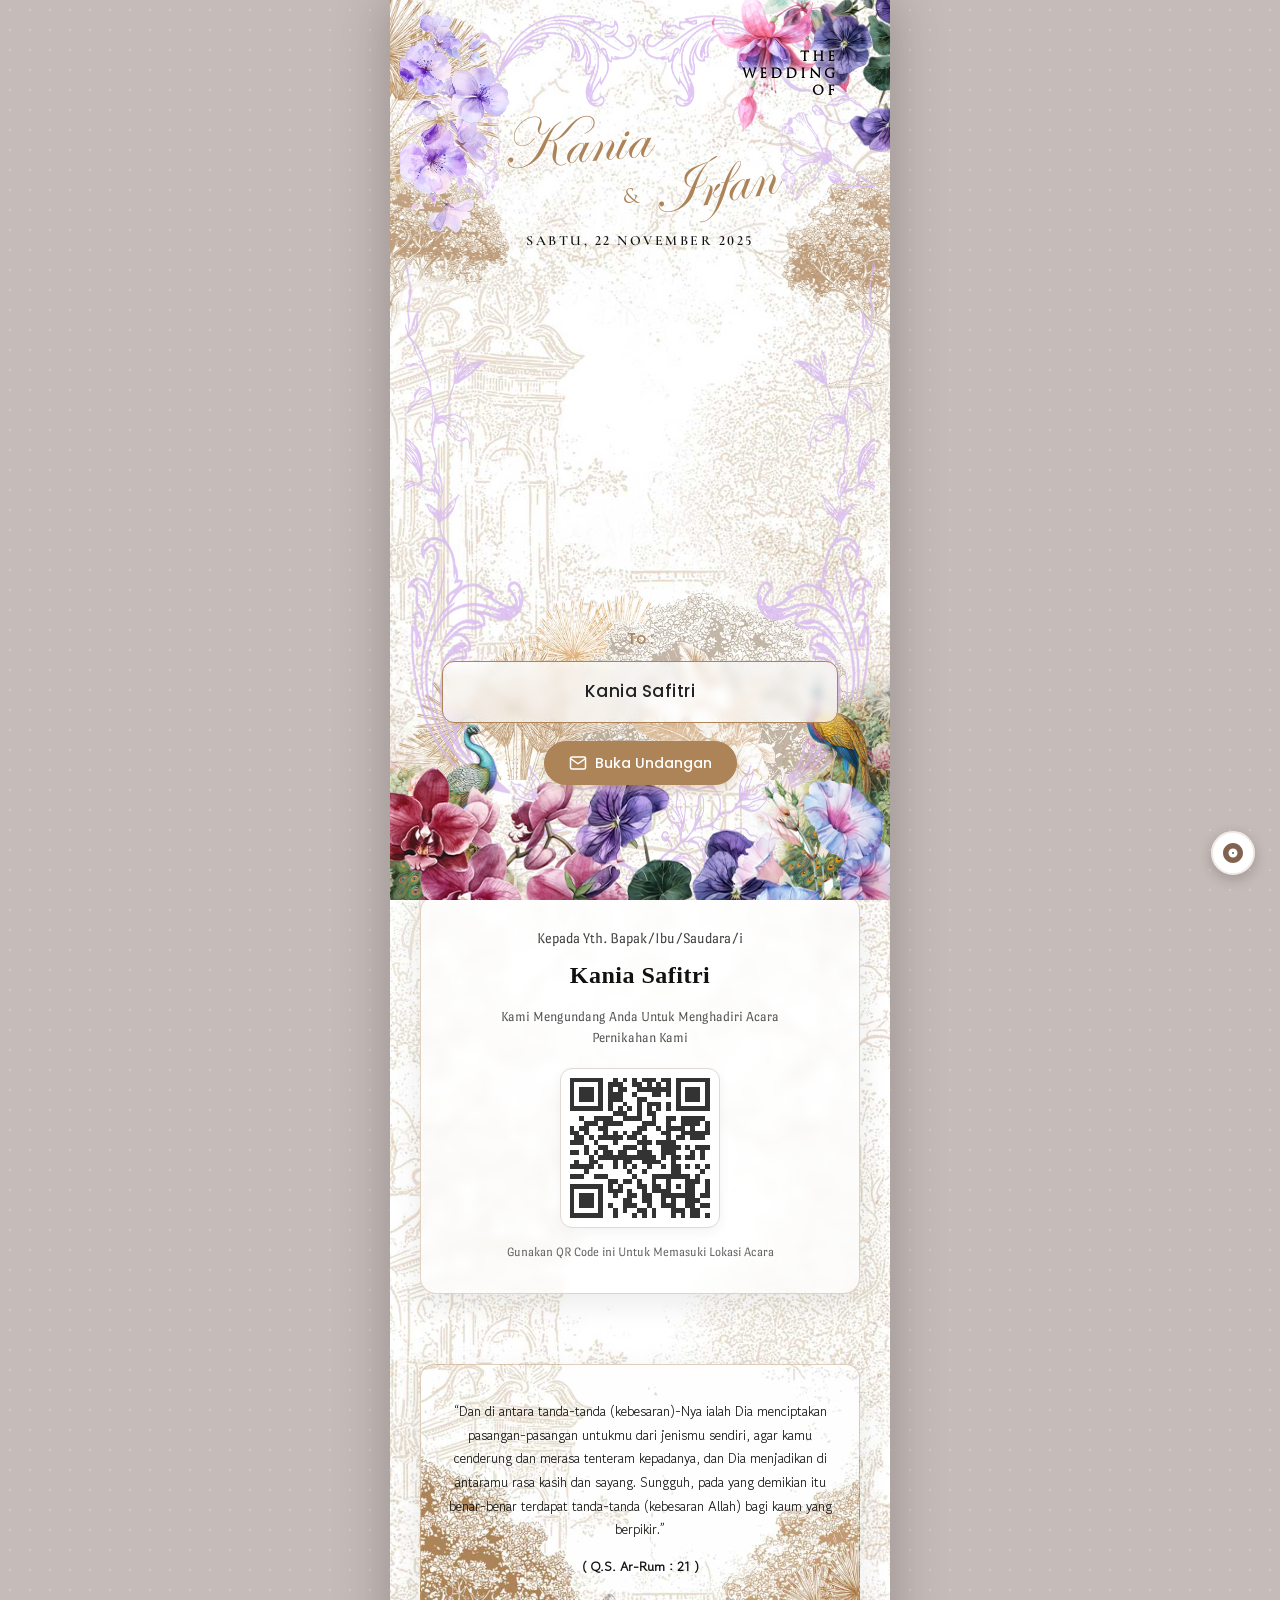
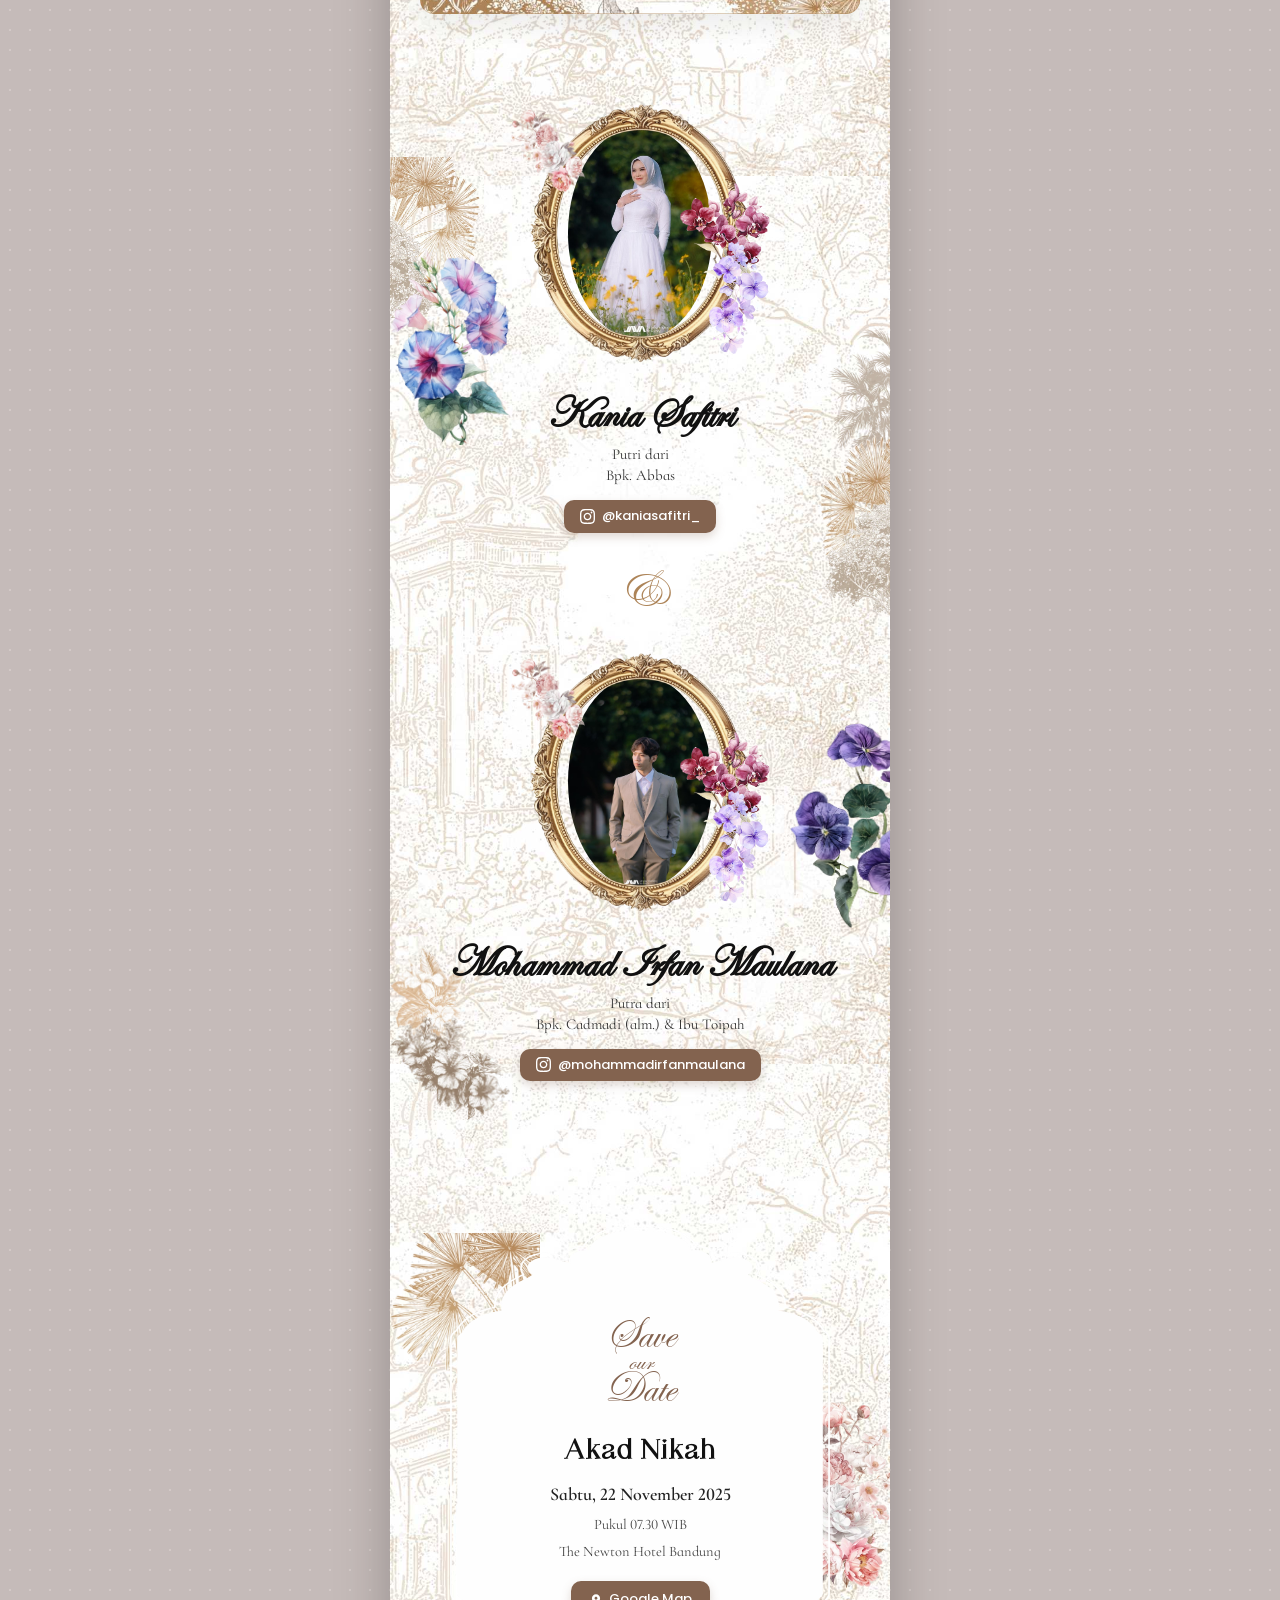
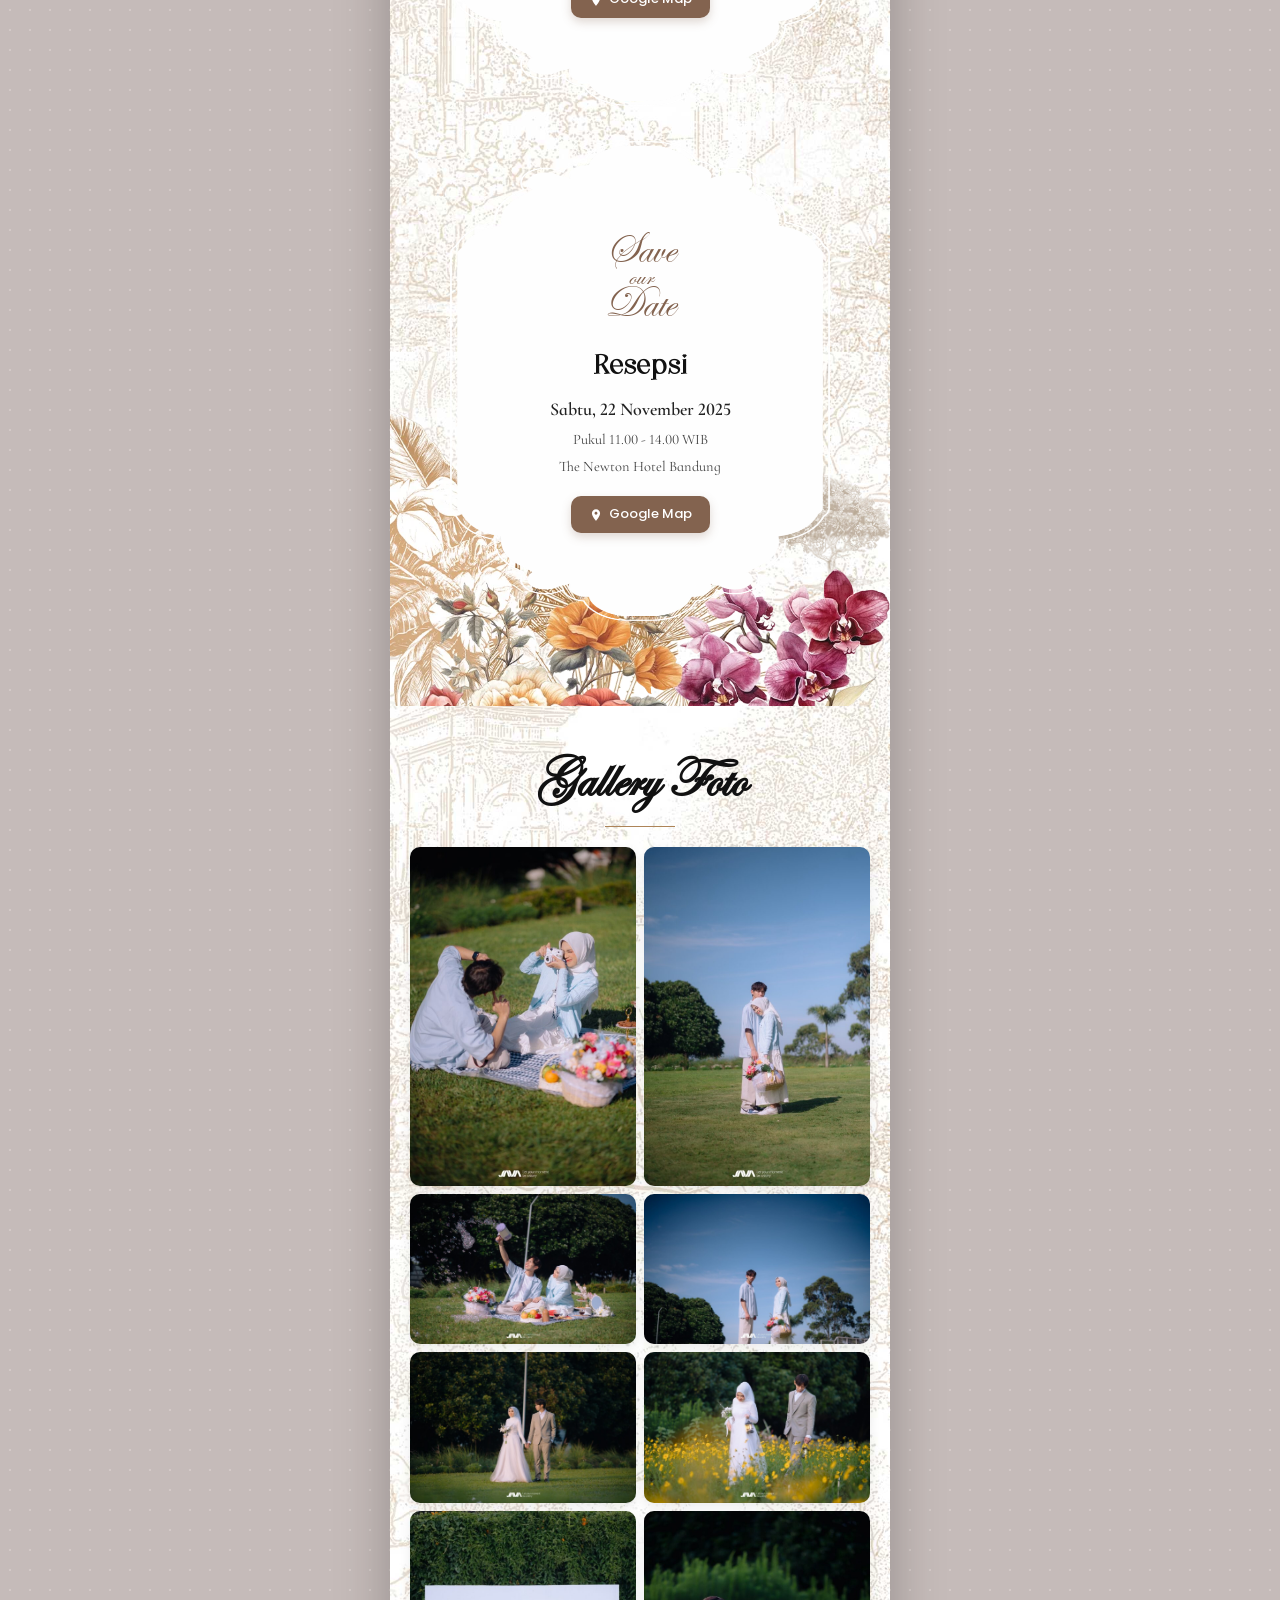
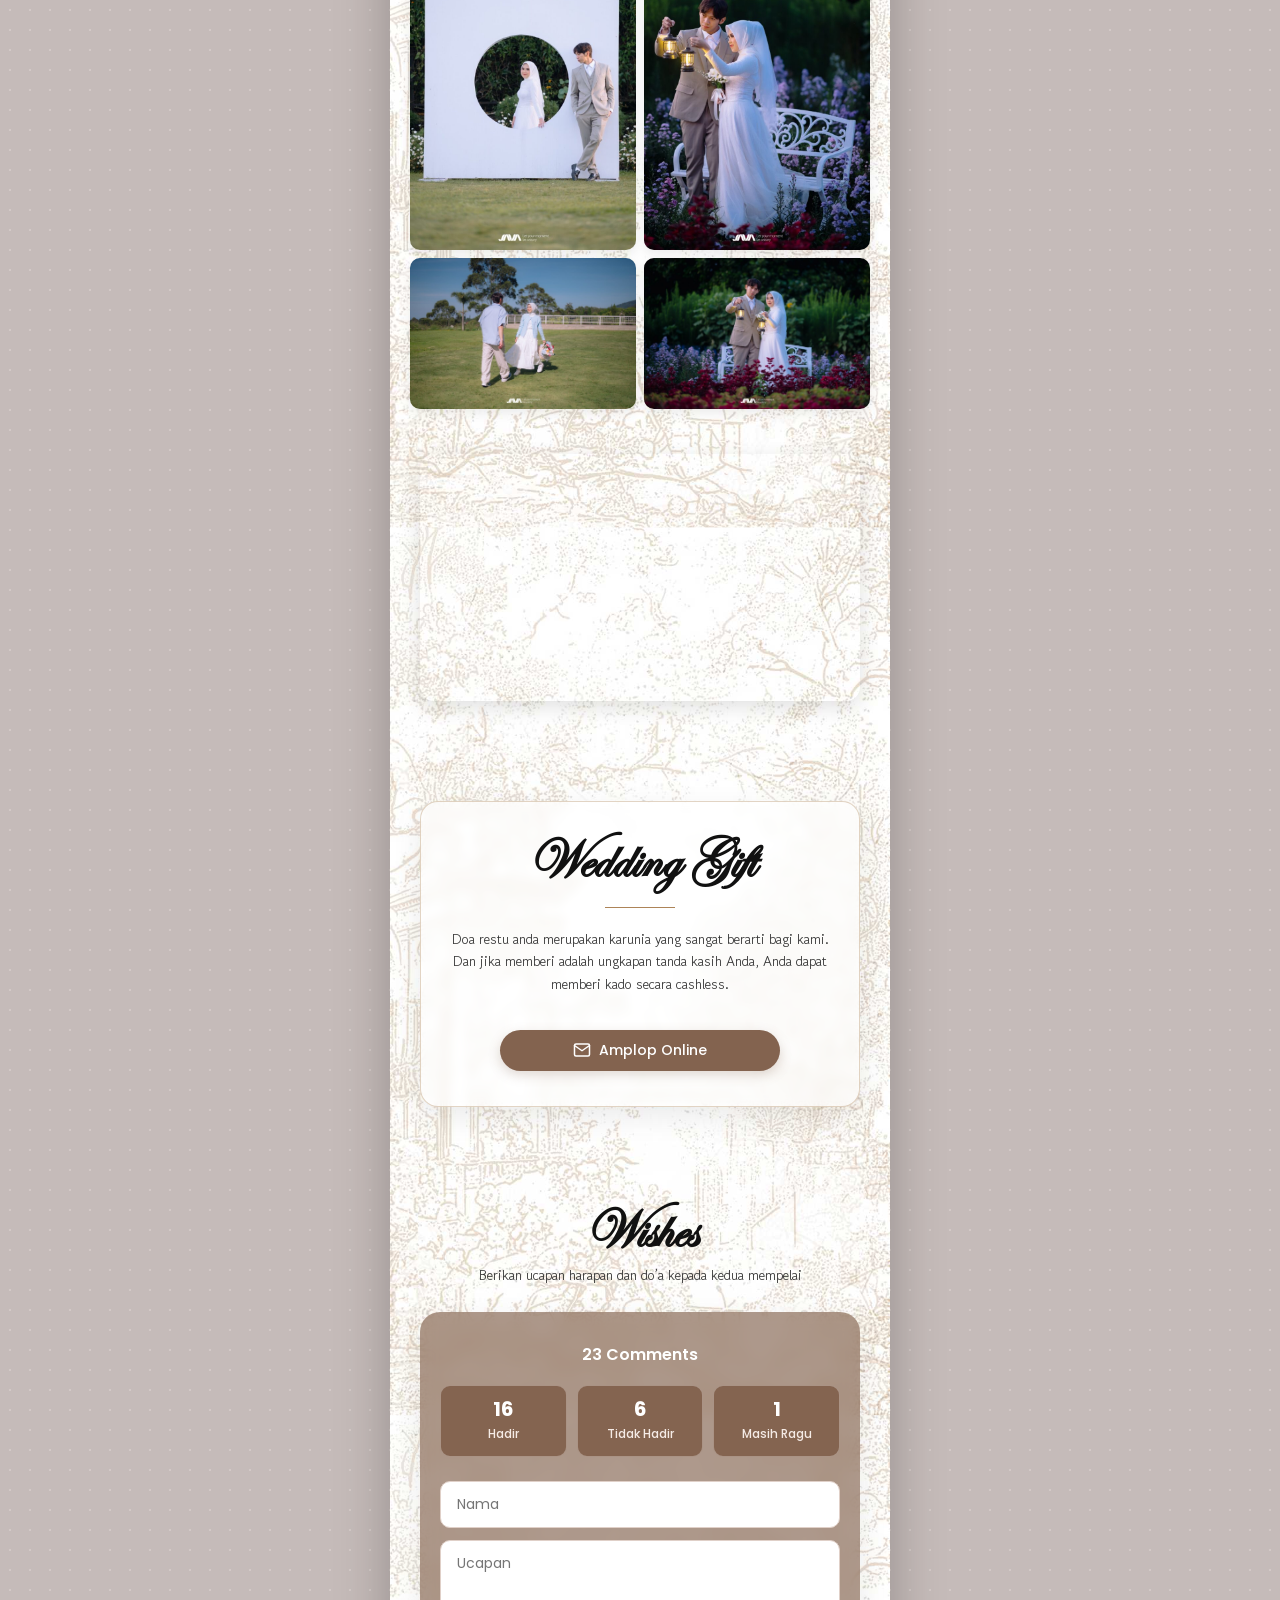
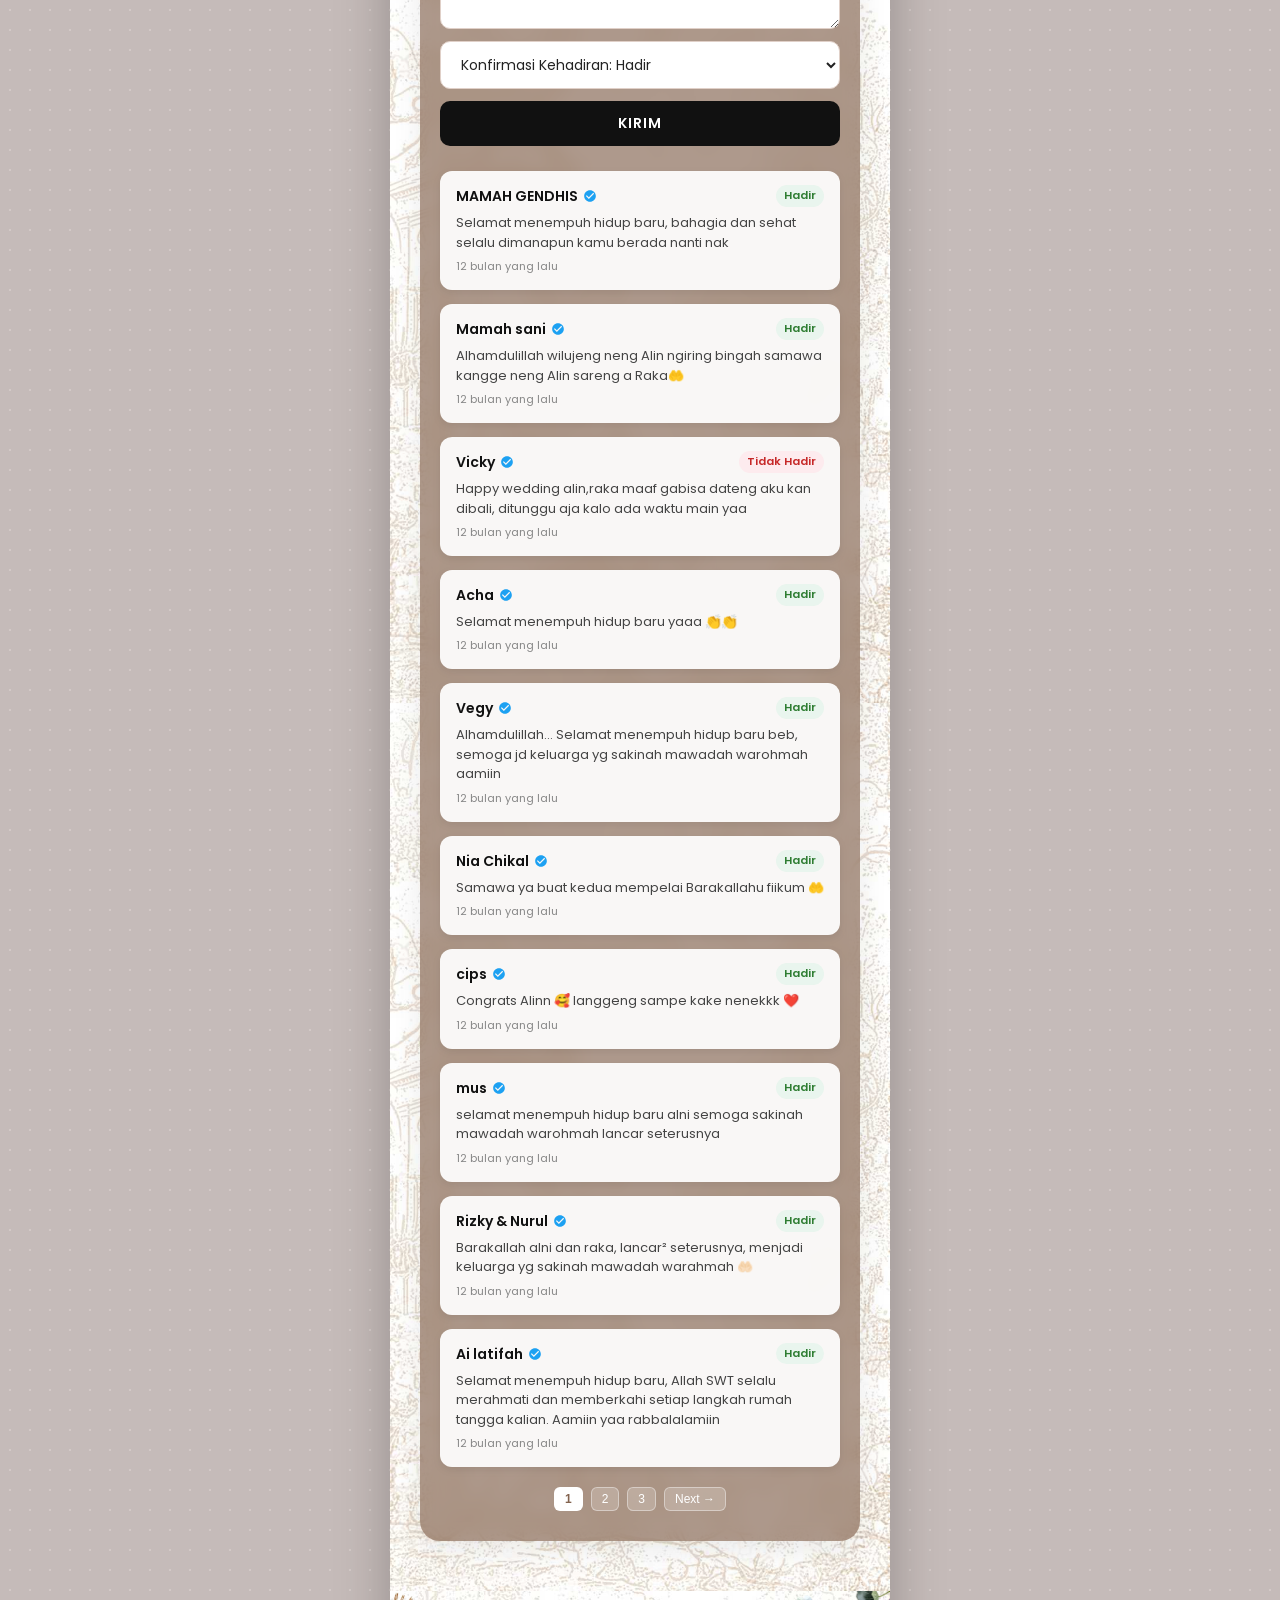
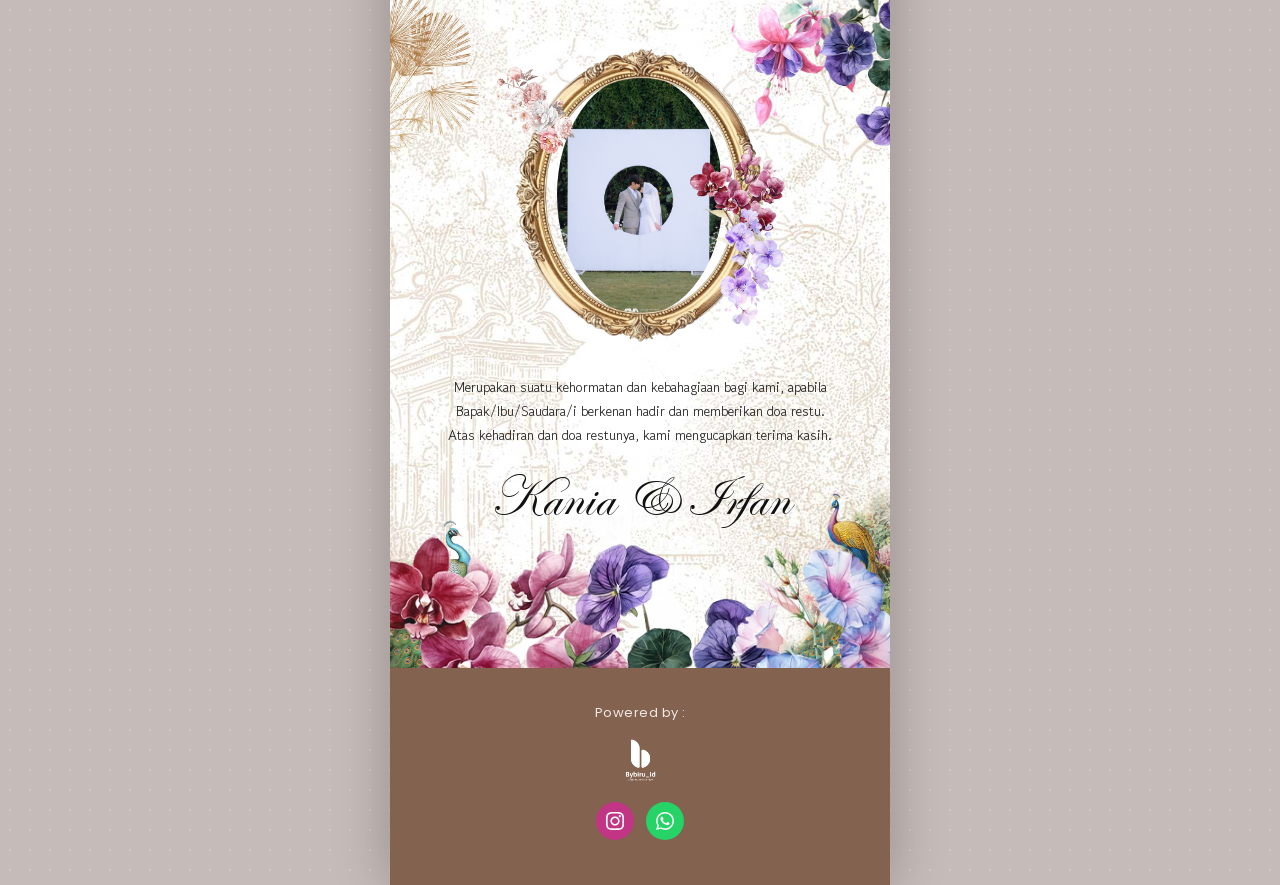
==== commit 49df5f04: "Update bride, groom details, and remove confirmation link" ====
--- a/index.html
+++ b/index.html
@@ -3,7 +3,7 @@
 <head>
   <meta charset="UTF-8">
   <meta name="viewport" content="width=device-width, initial-scale=1.0, maximum-scale=1.0, user-scalable=no">
-  <title>The Wedding of Alni &amp; Raka</title>
+  <title>The Wedding of Kania &amp; Irfan</title>
   
   <!-- Favicon -->
   <link rel="icon" href="assets/images/cropped-Kipa-Invitation-Jasa-Undangan-Website-Digital-Murah-Premium-terbaik-d-32x32.png" sizes="32x32">
@@ -59,11 +59,11 @@
       
       <div class="cover-title-group">
         <div class="cover-name-row-1">
-          <span class="name-alni">Alni</span>
+          <span class="name-alni">Kania</span>
         </div>
         <div class="cover-name-row-2">
           <span class="name-amp">&amp;</span>
-          <span class="name-raka">Raka</span>
+          <span class="name-raka">Irfan</span>
         </div>
         <div class="cover-date">SABTU, 22 NOVEMBER 2025</div>
       </div>
@@ -108,7 +108,7 @@
 
       <div class="hero-text-wrap fade-in-scroll">
         <div class="hero-sub">The Wedding of</div>
-        <div class="hero-names">Alni &amp; Raka</div>
+        <div class="hero-names">Kania &amp; Irfan</div>
         <div class="hero-date">SABTU, 22 NOVEMBER 2025</div>
       </div>
 
@@ -163,16 +163,16 @@
         <div class="profile-frame-wrap">
           <div class="profile-frame-gold"></div>
           <div class="profile-photo-inner">
-            <img src="assets/images/41e.jpg" alt="Alni Oktaviani">
+            <img src="assets/images/41e.jpg" alt="Kania Safitri">
           </div>
           <img src="assets/images/Art-8-Bunga-Kiri-S2.webp" alt="" class="profile-flower" style="top:15px; left:-20px; width:75px;">
           <img src="assets/images/Art-8-Bunga-Kanan-S2.png" alt="" class="profile-flower" style="bottom:20px; right:-20px; width:90px;">
         </div>
-        <h2 class="profile-name">Alni Oktaviani</h2>
-        <p class="profile-parents">Putri dari<br>Bpk. Dodo Kurniawan &amp; Ibu Yayah Karwati</p>
-        <a href="https://www.instagram.com/alnyoktaviani/" target="_blank" rel="noopener noreferrer" class="btn-instagram">
+        <h2 class="profile-name">Kania Safitri</h2>
+        <p class="profile-parents">Putri dari<br>Bpk. Abbas</p>
+        <a href="https://www.instagram.com/kaniasafitri_/" target="_blank" rel="noopener noreferrer" class="btn-instagram">
           <svg viewBox="0 0 24 24"><path d="M12 2.163c3.204 0 3.584.012 4.85.07 3.252.148 4.771 1.691 4.919 4.919.058 1.265.069 1.645.069 4.849 0 3.205-.012 3.584-.069 4.849-.149 3.225-1.664 4.771-4.919 4.919-1.266.058-1.644.07-4.85.07-3.204 0-3.584-.012-4.849-.07-3.26-.149-4.771-1.699-4.919-4.92-.058-1.265-.07-1.644-.07-4.849 0-3.204.013-3.583.07-4.849.149-3.227 1.664-4.771 4.919-4.919 1.266-.057 1.645-.069 4.849-.069zm0-2.163c-3.259 0-3.667.014-4.947.072-4.358.2-6.78 2.618-6.98 6.98-.059 1.281-.073 1.689-.073 4.948 0 3.259.014 3.668.072 4.948.2 4.358 2.618 6.78 6.98 6.98 1.281.058 1.689.072 4.948.072 3.259 0 3.668-.014 4.948-.072 4.354-.2 6.782-2.618 6.979-6.98.059-1.28.073-1.689.073-4.948 0-3.259-.014-3.667-.072-4.947-.196-4.354-2.617-6.78-6.979-6.98-1.281-.059-1.69-.073-4.949-.073zm0 5.838c-3.403 0-6.162 2.759-6.162 6.162s2.759 6.163 6.162 6.163 6.162-2.759 6.162-6.163c0-3.403-2.759-6.162-6.162-6.162zm0 10.162c-2.209 0-4-1.79-4-4 0-2.209 1.791-4 4-4s4 1.791 4 4c0 2.21-1.791 4-4 4zm6.406-11.845c-.796 0-1.441.645-1.441 1.44s.645 1.44 1.441 1.44c.795 0 1.439-.645 1.439-1.44s-.644-1.44-1.439-1.44z"/></svg>
-          alnyoktaviani
+          @kaniasafitri_
         </a>
       </div>
 
@@ -183,16 +183,16 @@
         <div class="profile-frame-wrap">
           <div class="profile-frame-gold"></div>
           <div class="profile-photo-inner">
-            <img src="assets/images/94c.jpg" alt="Muhammad Raka Kurnia Putra">
+            <img src="assets/images/94c.jpg" alt="Mohammad Irfan Maulana">
           </div>
           <img src="assets/images/Art-8-Bunga-Kiri-S2.webp" alt="" class="profile-flower" style="top:15px; left:-20px; width:75px;">
           <img src="assets/images/Art-8-Bunga-Kanan-S2.png" alt="" class="profile-flower" style="bottom:20px; right:-20px; width:90px;">
         </div>
-        <h2 class="profile-name">Muhammad Raka Kurnia Putra</h2>
-        <p class="profile-parents">Putra dari<br>Bpk. Mustopa &amp; Ibu Nining Teti Yuningsih</p>
-        <a href="https://www.instagram.com/raka.kurnia/" target="_blank" rel="noopener noreferrer" class="btn-instagram">
+        <h2 class="profile-name">Mohammad Irfan Maulana</h2>
+        <p class="profile-parents">Putra dari<br>Bpk. Cadmadi (alm.) &amp; Ibu Toipah</p>
+        <a href="https://www.instagram.com/mohammadirfanmaulana/" target="_blank" rel="noopener noreferrer" class="btn-instagram">
           <svg viewBox="0 0 24 24"><path d="M12 2.163c3.204 0 3.584.012 4.85.07 3.252.148 4.771 1.691 4.919 4.919.058 1.265.069 1.645.069 4.849 0 3.205-.012 3.584-.069 4.849-.149 3.225-1.664 4.771-4.919 4.919-1.266.058-1.644.07-4.85.07-3.204 0-3.584-.012-4.849-.07-3.26-.149-4.771-1.699-4.919-4.92-.058-1.265-.07-1.644-.07-4.849 0-3.204.013-3.583.07-4.849.149-3.227 1.664-4.771 4.919-4.919 1.266-.057 1.645-.069 4.849-.069zm0-2.163c-3.259 0-3.667.014-4.947.072-4.358.2-6.78 2.618-6.98 6.98-.059 1.281-.073 1.689-.073 4.948 0 3.259.014 3.668.072 4.948.2 4.358 2.618 6.78 6.98 6.98 1.281.058 1.689.072 4.948.072 3.259 0 3.668-.014 4.948-.072 4.354-.2 6.782-2.618 6.979-6.98.059-1.28.073-1.689.073-4.948 0-3.259-.014-3.667-.072-4.947-.196-4.354-2.617-6.78-6.979-6.98-1.281-.059-1.69-.073-4.949-.073zm0 5.838c-3.403 0-6.162 2.759-6.162 6.162s2.759 6.163 6.162 6.163 6.162-2.759 6.162-6.163c0-3.403-2.759-6.162-6.162-6.162zm0 10.162c-2.209 0-4-1.79-4-4 0-2.209 1.791-4 4-4s4 1.791 4 4c0 2.21-1.791 4-4 4zm6.406-11.845c-.796 0-1.441.645-1.441 1.44s.645 1.44 1.441 1.44c.795 0 1.439-.645 1.439-1.44s-.644-1.44-1.439-1.44z"/></svg>
-          raka.kurnia
+          @mohammadirfanmaulana
         </a>
       </div>
     </section>
@@ -302,17 +302,6 @@
             </svg>
             Amplop Online
           </button>
-
-          <a href="https://bukutamu.menujuacara.id/konfirmasi?id=11225" target="_blank" rel="noopener noreferrer" class="btn-confirm-gift">
-            <svg width="18" height="18" viewBox="0 0 24 24" fill="none" stroke="currentColor" stroke-width="2" stroke-linecap="round" stroke-linejoin="round">
-              <polyline points="20 12 20 22 4 22 4 12"></polyline>
-              <rect x="2" y="7" width="20" height="5"></rect>
-              <line x1="12" y1="22" x2="12" y2="7"></line>
-              <path d="M12 7H7.5a2.5 2.5 0 0 1 0-5C11 2 12 7 12 7z"></path>
-              <path d="M12 7h4.5a2.5 2.5 0 0 0 0-5C13 2 12 7 12 7z"></path>
-            </svg>
-            Konfirmasi Mempelai
-          </a>
         </div>
 
         <!-- BCA ATM Card (revealed when clicked) -->
@@ -333,7 +322,7 @@
               Salin No. Rekening
             </button>
 
-            <div class="atm-card-holder">A/n Alni Oktaviani</div>
+            <div class="atm-card-holder">A/n Kania Safitri</div>
           </div>
         </div>
       </div>
@@ -402,7 +391,7 @@
         Atas kehadiran dan doa restunya, kami mengucapkan terima kasih.
       </p>
 
-      <div class="closing-signature fade-in-scroll">Alni &amp; Raka</div>
+      <div class="closing-signature fade-in-scroll">Kania &amp; Irfan</div>
 
       <img src="assets/images/Art-8-Merak-Kiri.webp" alt="" class="ornament peacock-left" style="width:140px;">
       <img src="assets/images/Art-8-Merak-Kanan.webp" alt="" class="ornament peacock-right" style="width:130px;">
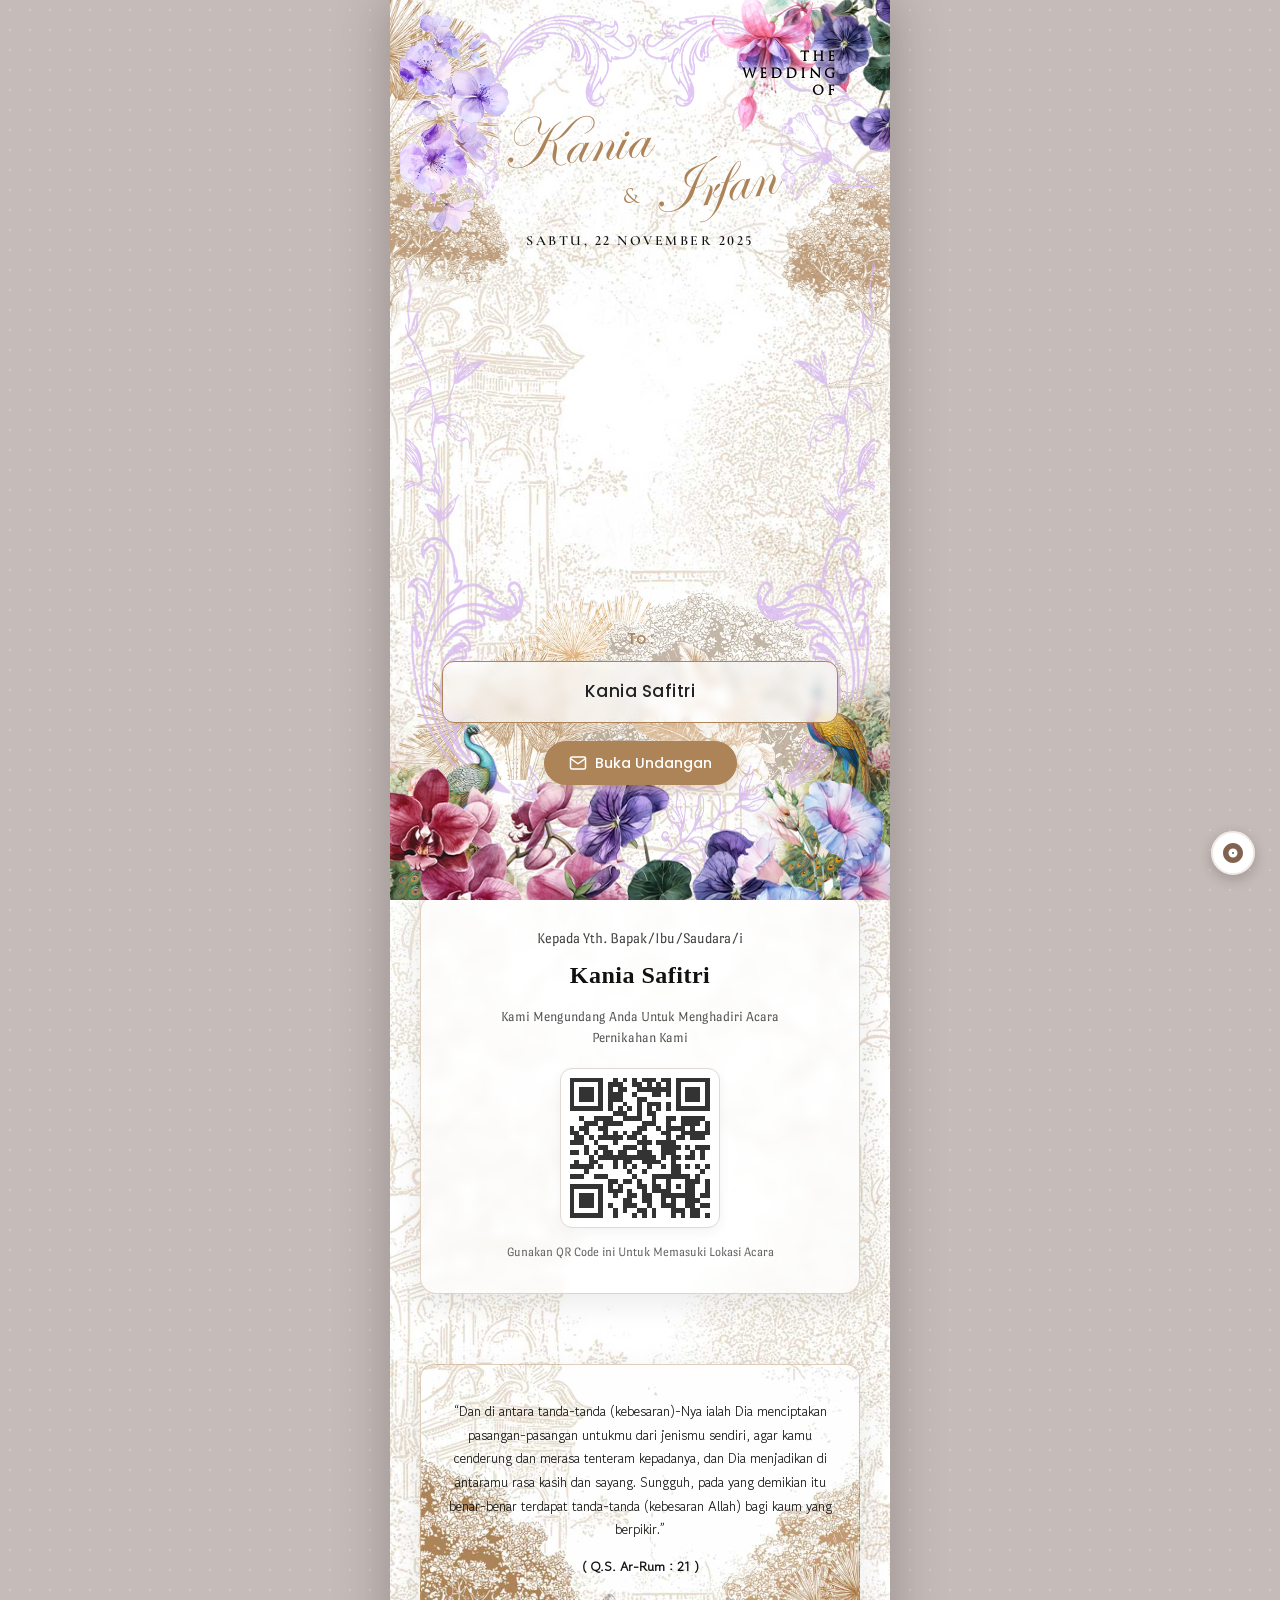
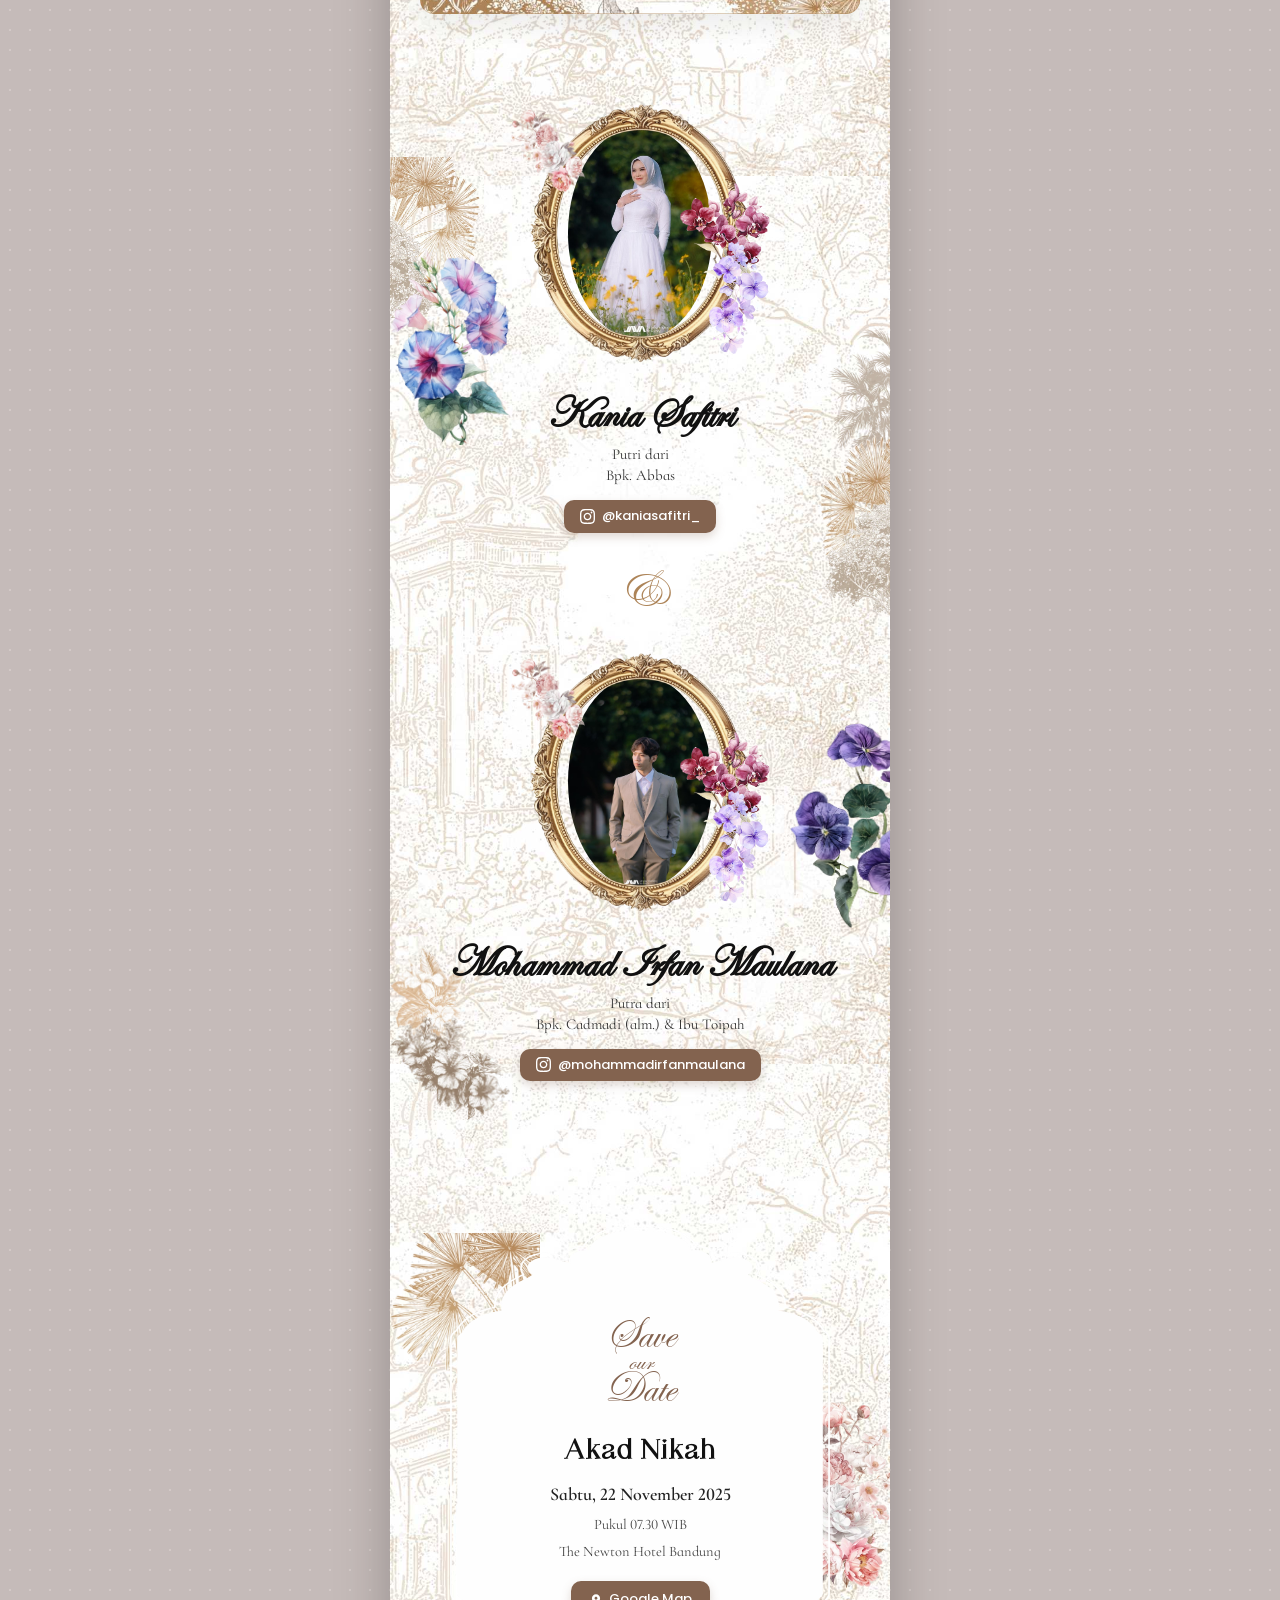
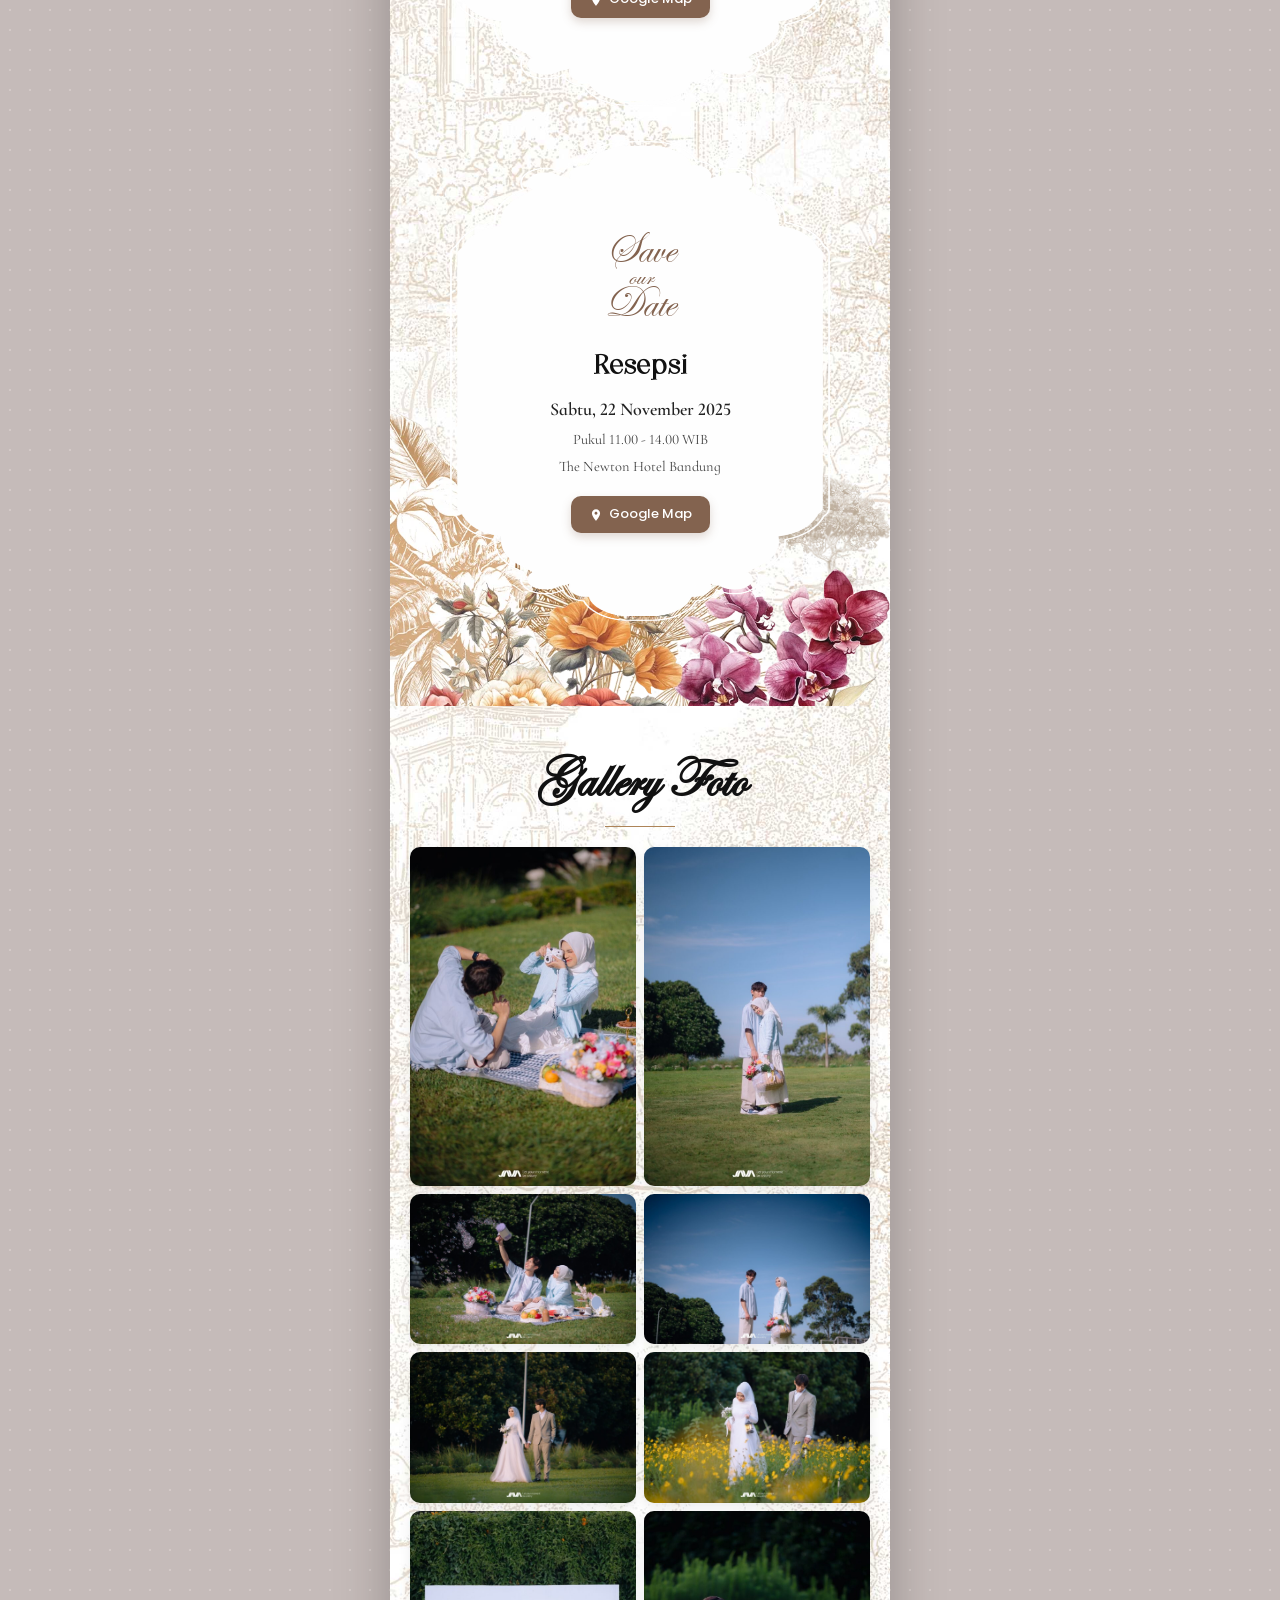
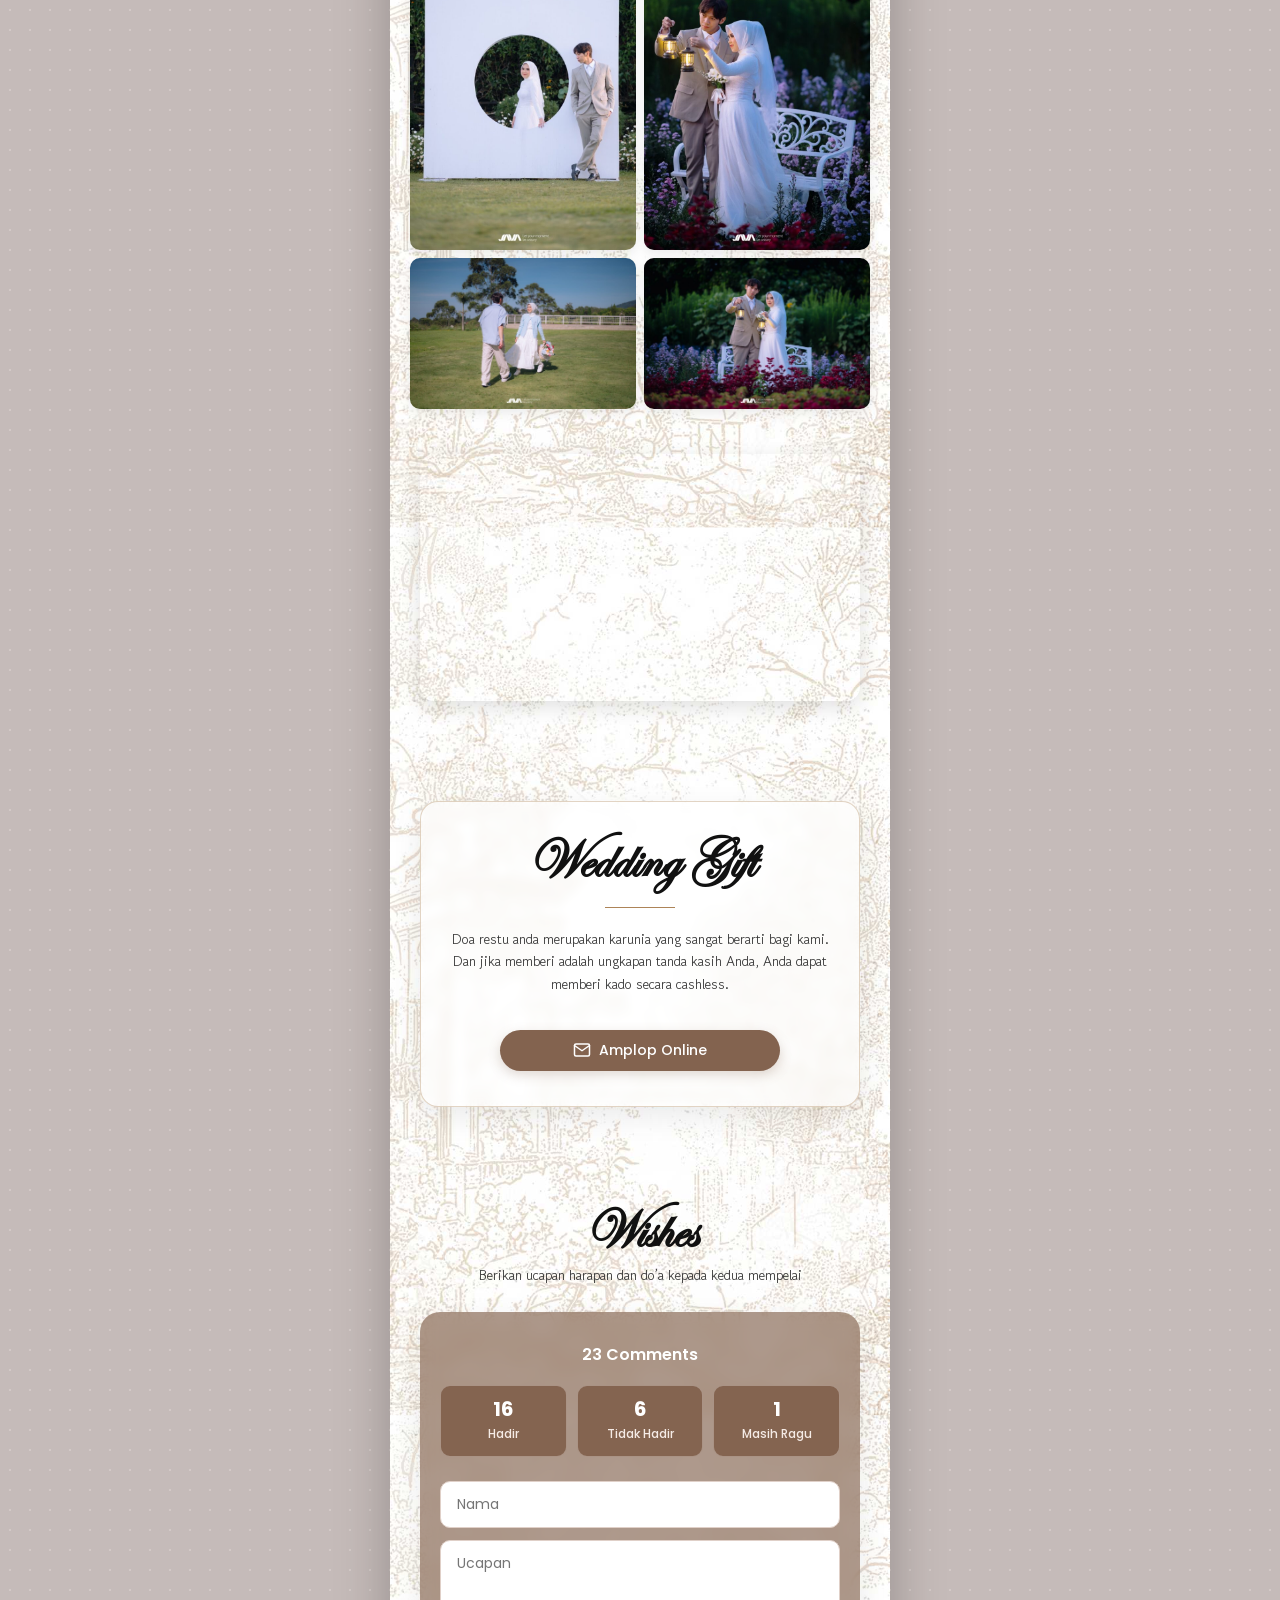
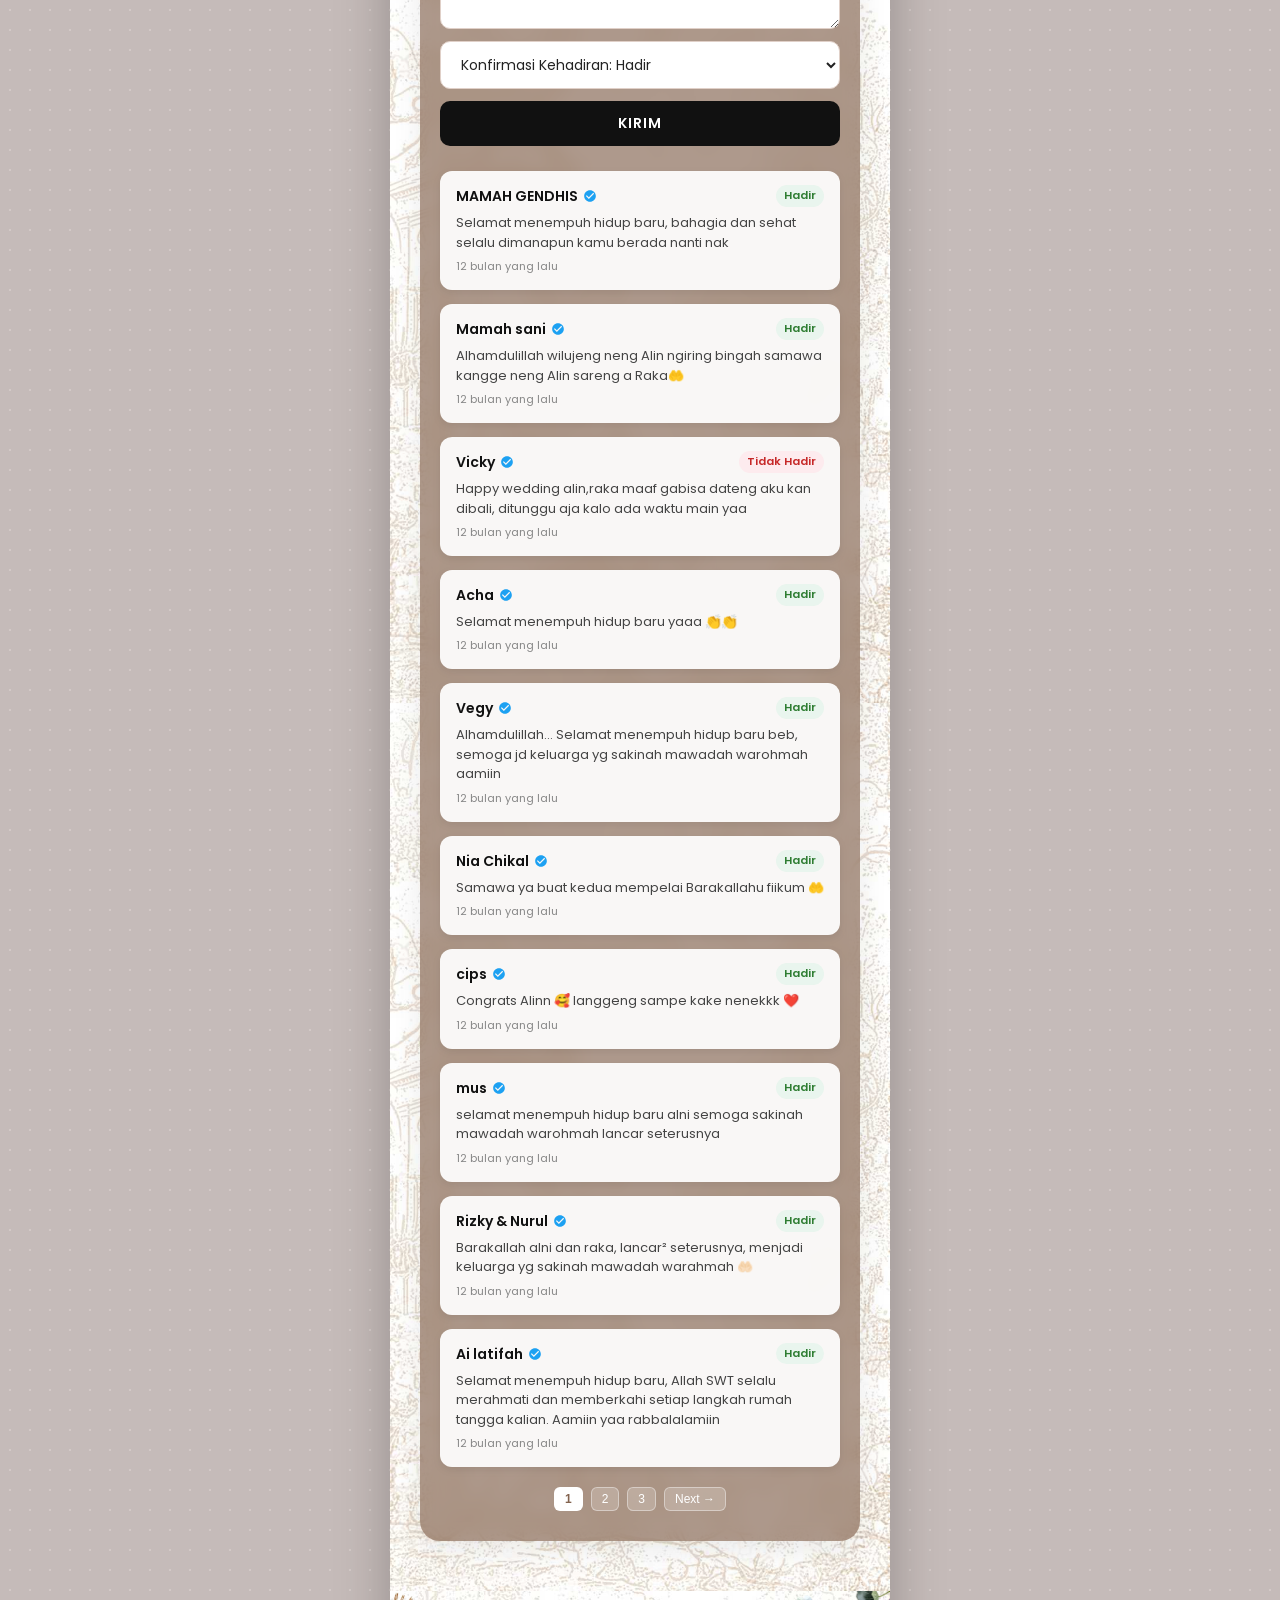
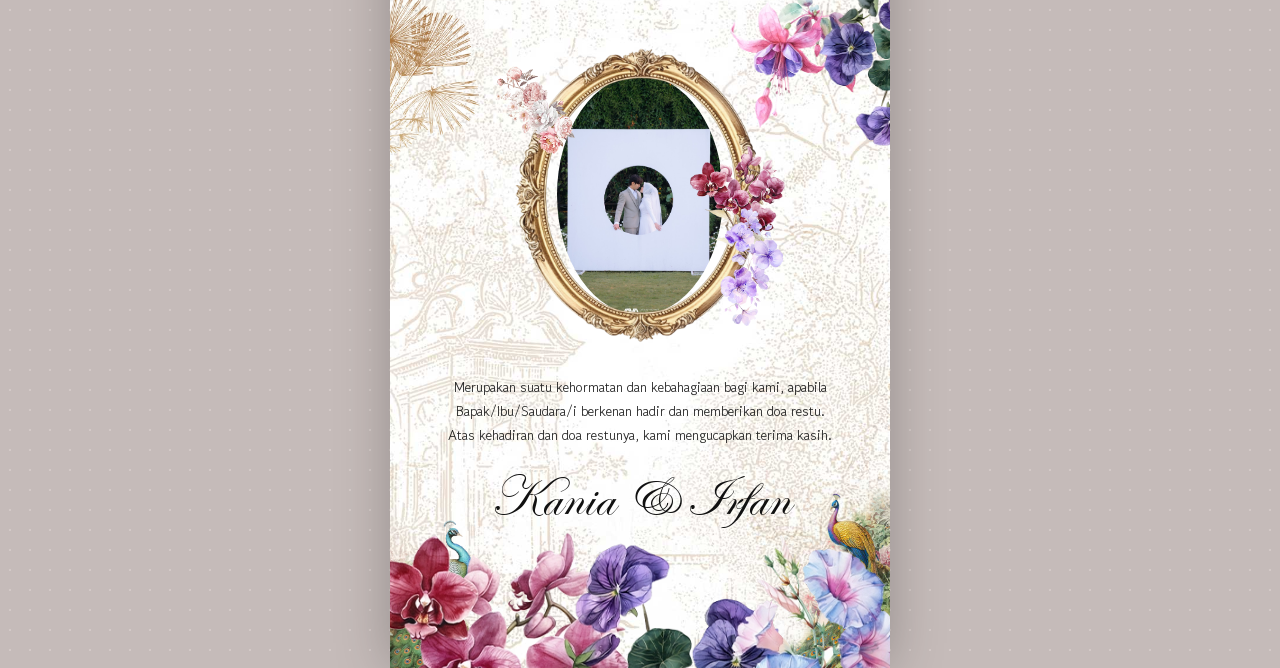
==== commit cb41a882: "Remove powered by footer section" ====
--- a/index.html
+++ b/index.html
@@ -398,20 +398,6 @@
       <img src="assets/images/Art-8-Bunga-Kiri-Bawah.webp" alt="" class="ornament bottom-flower-cluster">
     </section>
 
-    <!-- 10. FOOTER -->
-    <footer>
-      <div class="footer-powered">Powered by :</div>
-      <img src="assets/images/Pluto-putih.png" alt="Bybiru_id DIGITAL INVITATION" class="footer-logo">
-      <div class="footer-socials">
-        <a href="https://www.instagram.com/bybiru_id/" target="_blank" rel="noopener noreferrer" class="social-circle-btn instagram" aria-label="Instagram">
-          <svg viewBox="0 0 24 24"><path d="M12 2.163c3.204 0 3.584.012 4.85.07 3.252.148 4.771 1.691 4.919 4.919.058 1.265.069 1.645.069 4.849 0 3.205-.012 3.584-.069 4.849-.149 3.225-1.664 4.771-4.919 4.919-1.266.058-1.644.07-4.85.07-3.204 0-3.584-.012-4.849-.07-3.26-.149-4.771-1.699-4.919-4.92-.058-1.265-.07-1.644-.07-4.849 0-3.204.013-3.583.07-4.849.149-3.227 1.664-4.771 4.919-4.919 1.266-.057 1.645-.069 4.849-.069zm0-2.163c-3.259 0-3.667.014-4.947.072-4.358.2-6.78 2.618-6.98 6.98-.059 1.281-.073 1.689-.073 4.948 0 3.259.014 3.668.072 4.948.2 4.358 2.618 6.78 6.98 6.98 1.281.058 1.689.072 4.948.072 3.259 0 3.668-.014 4.948-.072 4.354-.2 6.782-2.618 6.979-6.98.059-1.28.073-1.689.073-4.948 0-3.259-.014-3.667-.072-4.947-.196-4.354-2.617-6.78-6.979-6.98-1.281-.059-1.69-.073-4.949-.073zm0 5.838c-3.403 0-6.162 2.759-6.162 6.162s2.759 6.163 6.162 6.163 6.162-2.759 6.162-6.163c0-3.403-2.759-6.162-6.162-6.162zm0 10.162c-2.209 0-4-1.79-4-4 0-2.209 1.791-4 4-4s4 1.791 4 4c0 2.21-1.791 4-4 4zm6.406-11.845c-.796 0-1.441.645-1.441 1.44s.645 1.44 1.441 1.44c.795 0 1.439-.645 1.439-1.44s-.644-1.44-1.439-1.44z"/></svg>
-        </a>
-        <a href="https://wa.me/6289526216334/" target="_blank" rel="noopener noreferrer" class="social-circle-btn whatsapp" aria-label="WhatsApp">
-          <svg viewBox="0 0 24 24"><path d="M.057 24l1.687-6.163c-1.041-1.804-1.588-3.849-1.587-5.946.003-6.556 5.338-11.891 11.893-11.891 3.181.001 6.167 1.24 8.413 3.488 2.245 2.248 3.481 5.236 3.48 8.414-.003 6.557-5.338 11.892-11.893 11.892-1.99-.001-3.951-.5-5.688-1.448l-6.305 1.654zm6.597-3.807c1.676.995 3.276 1.591 5.392 1.592 5.448 0 9.886-4.434 9.889-9.885.002-5.462-4.415-9.89-9.881-9.892-5.452 0-9.887 4.434-9.889 9.884-.001 2.225.651 3.891 1.746 5.634l-.999 3.648 3.742-.981zm11.387-5.464c-.074-.124-.272-.198-.57-.347-.297-.149-1.758-.868-2.031-.967-.272-.099-.47-.149-.669.149-.198.297-.768.967-.941 1.165-.173.198-.347.223-.644.074-.297-.149-1.255-.462-2.39-1.475-.883-.788-1.48-1.761-1.653-2.059-.173-.297-.018-.458.13-.606.134-.133.297-.347.446-.521.151-.172.2-.296.3-.495.099-.198.05-.372-.025-.521-.075-.148-.669-1.611-.916-2.206-.242-.579-.487-.501-.669-.51l-.57-.01c-.198 0-.52.074-.792.372s-1.04 1.016-1.04 2.479 1.065 2.876 1.213 3.074c.149.198 2.095 3.2 5.076 4.487.709.306 1.263.489 1.694.626.712.226 1.36.194 1.872.118.571-.085 1.758-.719 2.006-1.413.248-.695.248-1.29.173-1.414z"/></svg>
-        </a>
-      </div>
-    </footer>
-
   </main>
 
   <!-- ==========================================================================
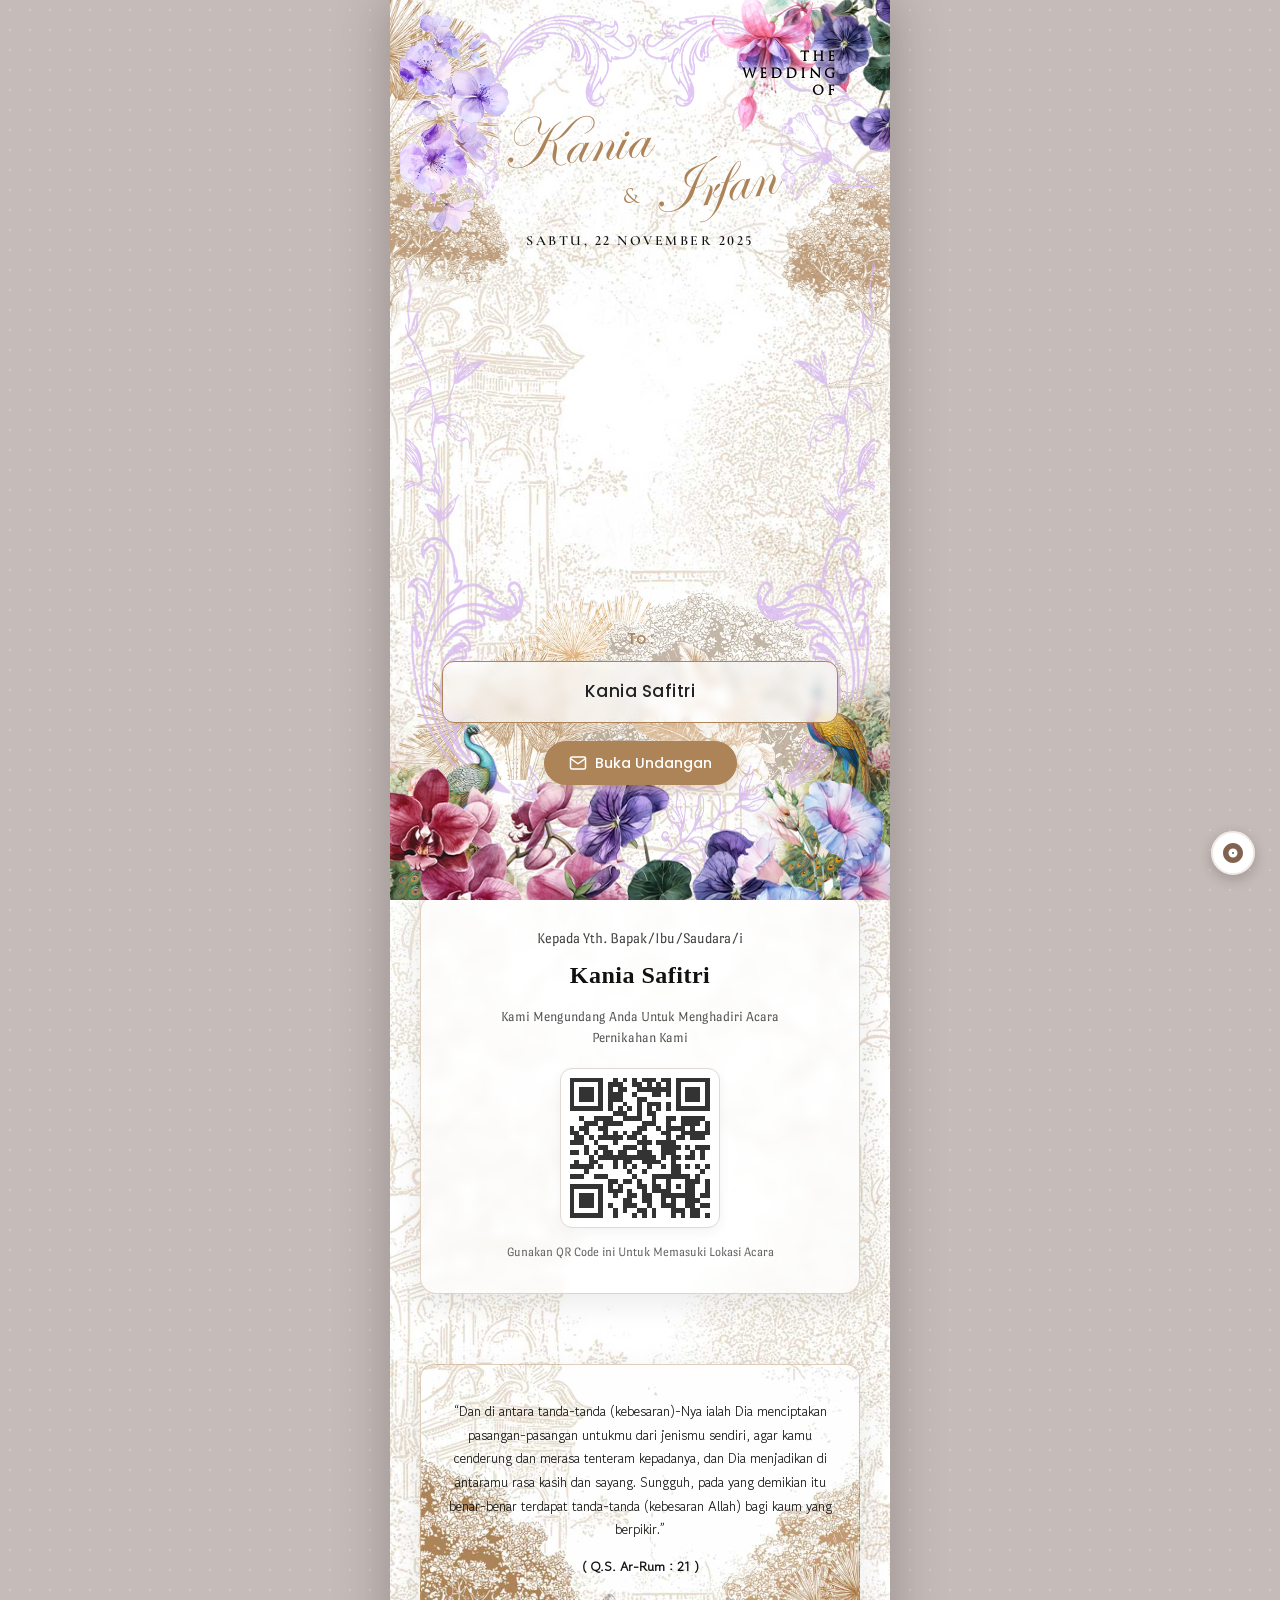
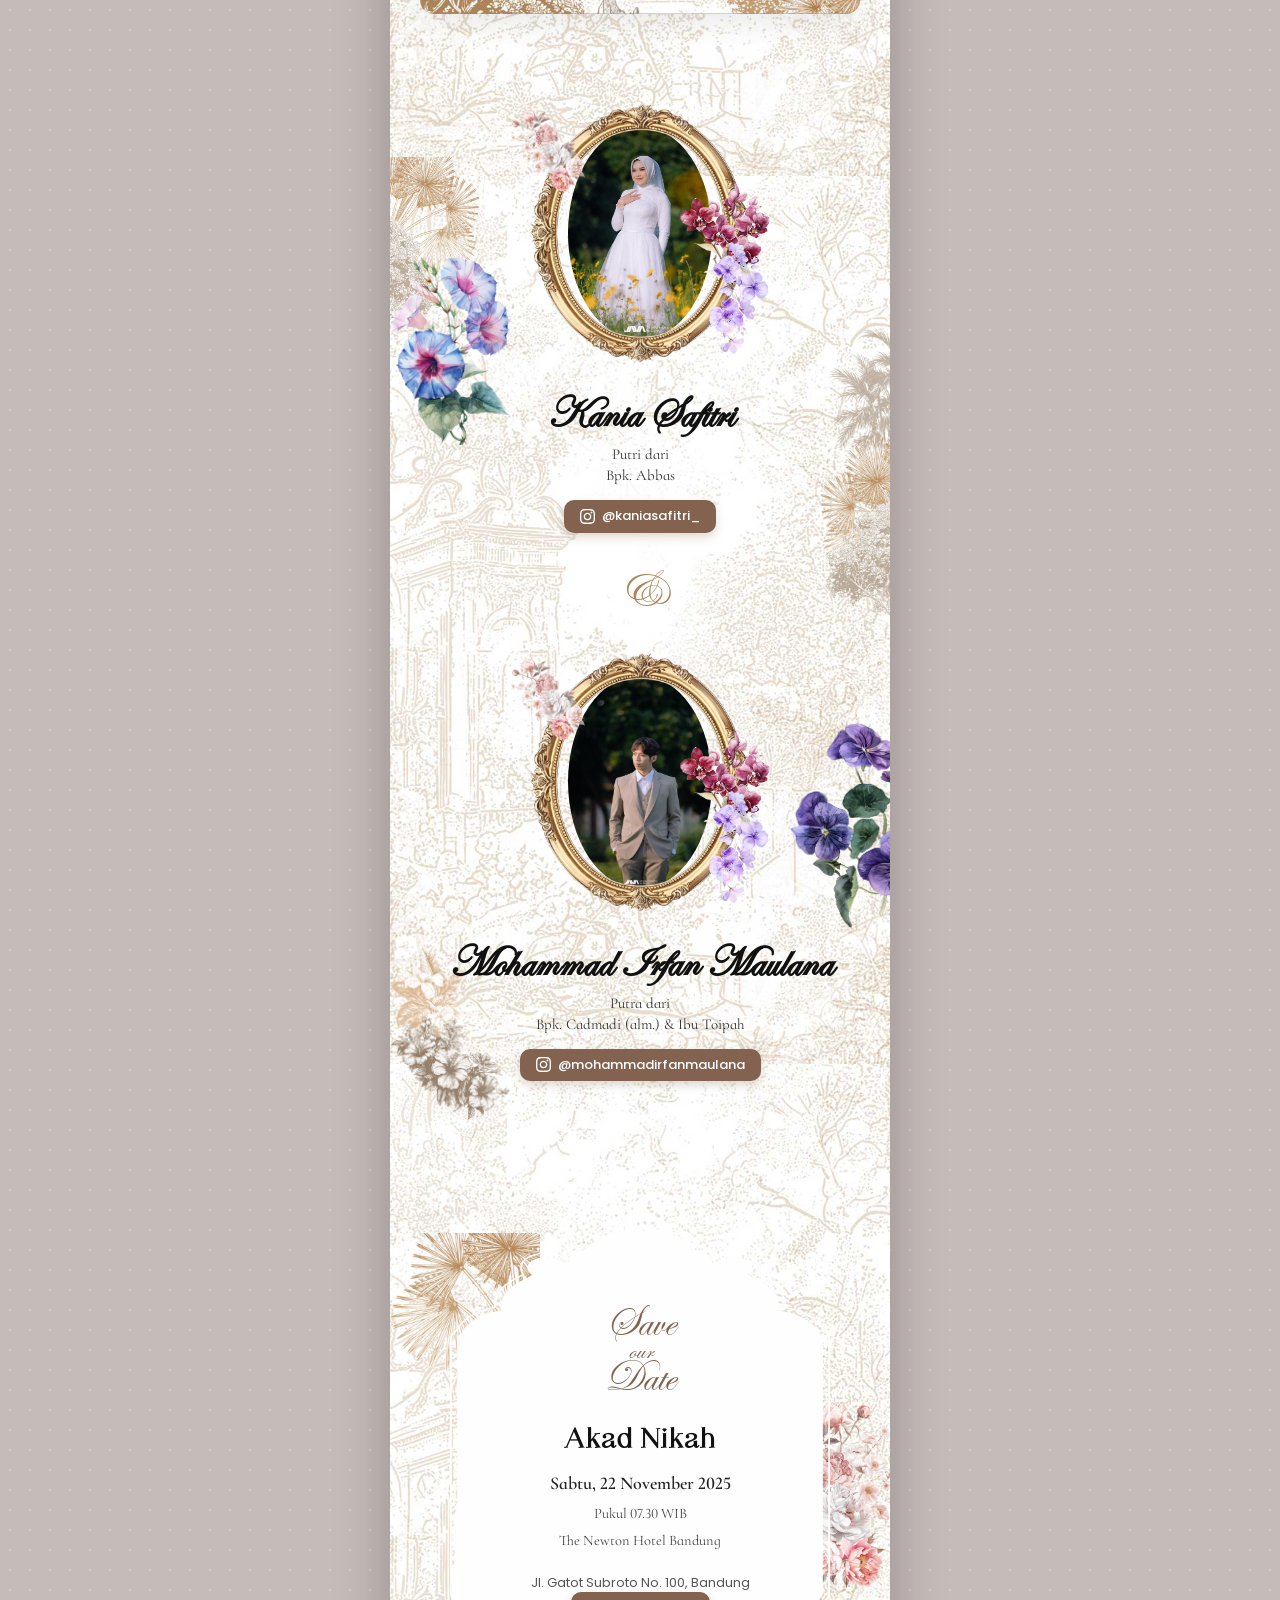
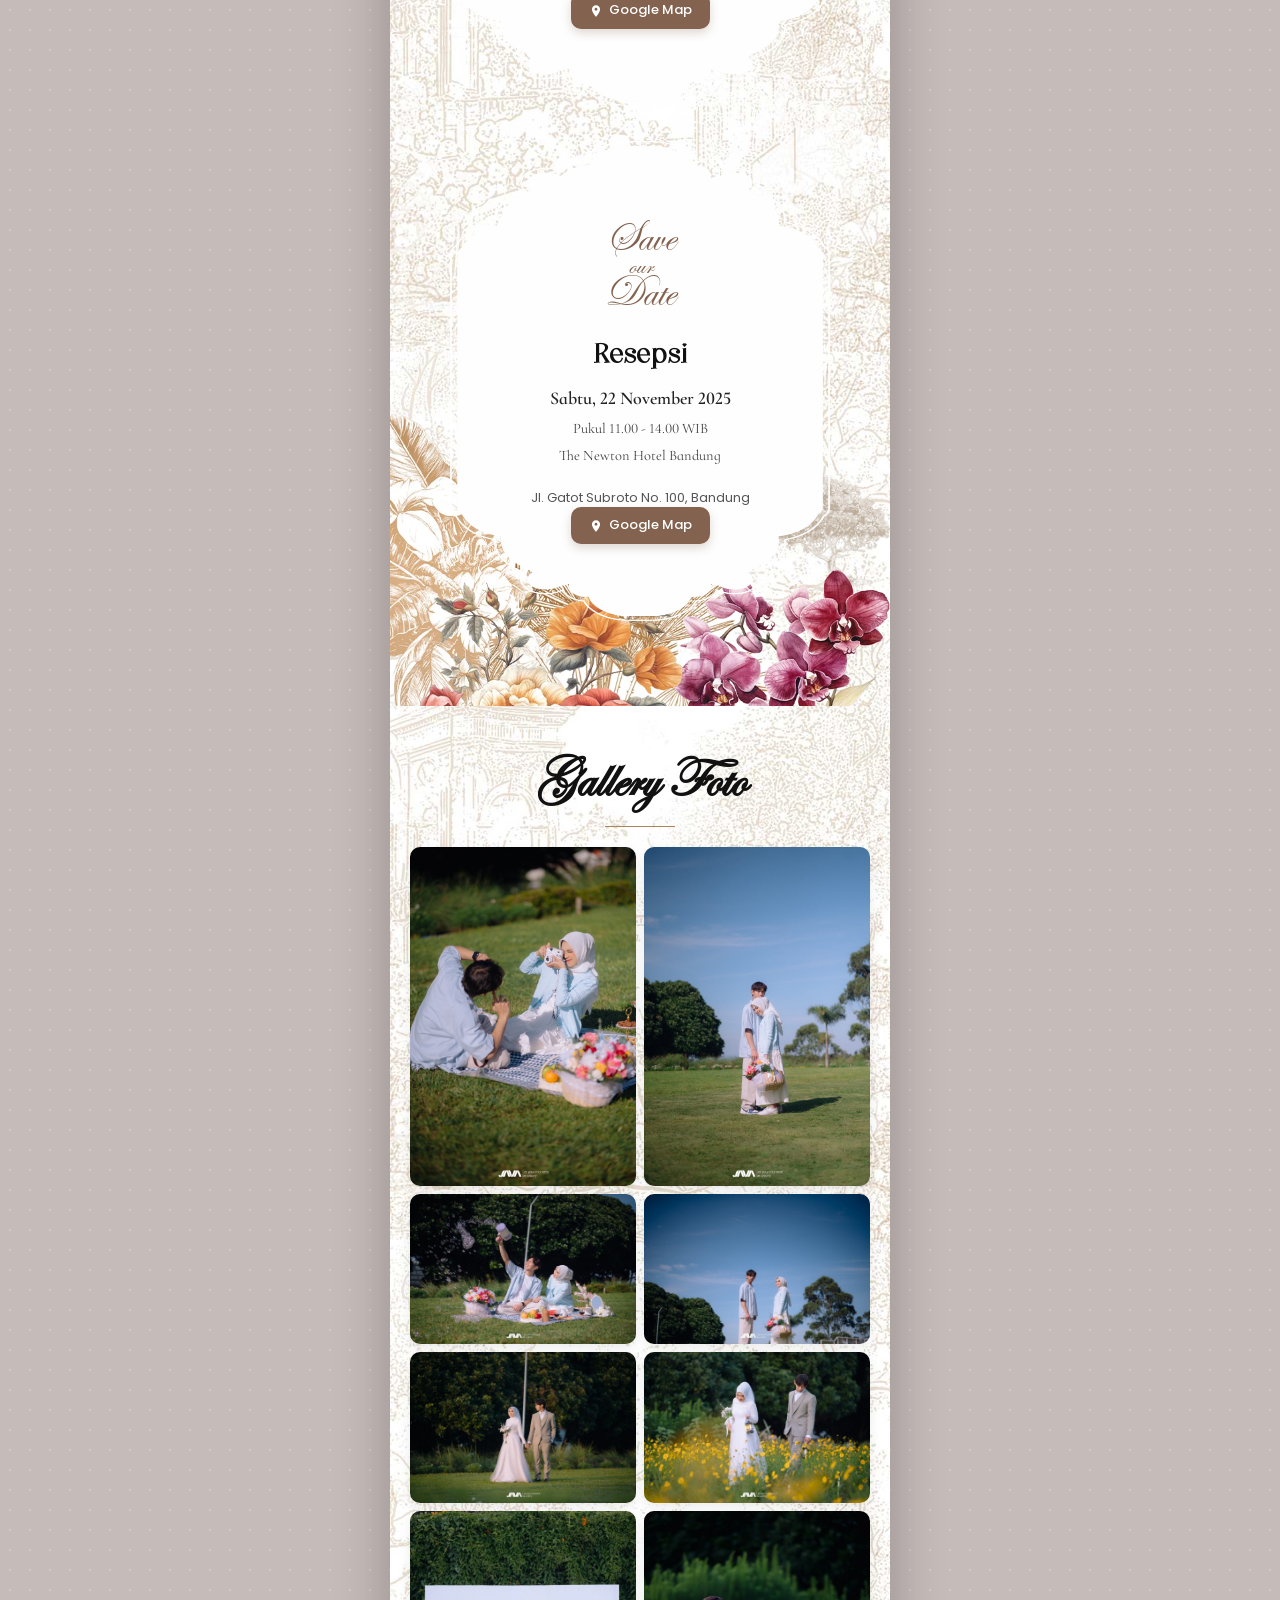
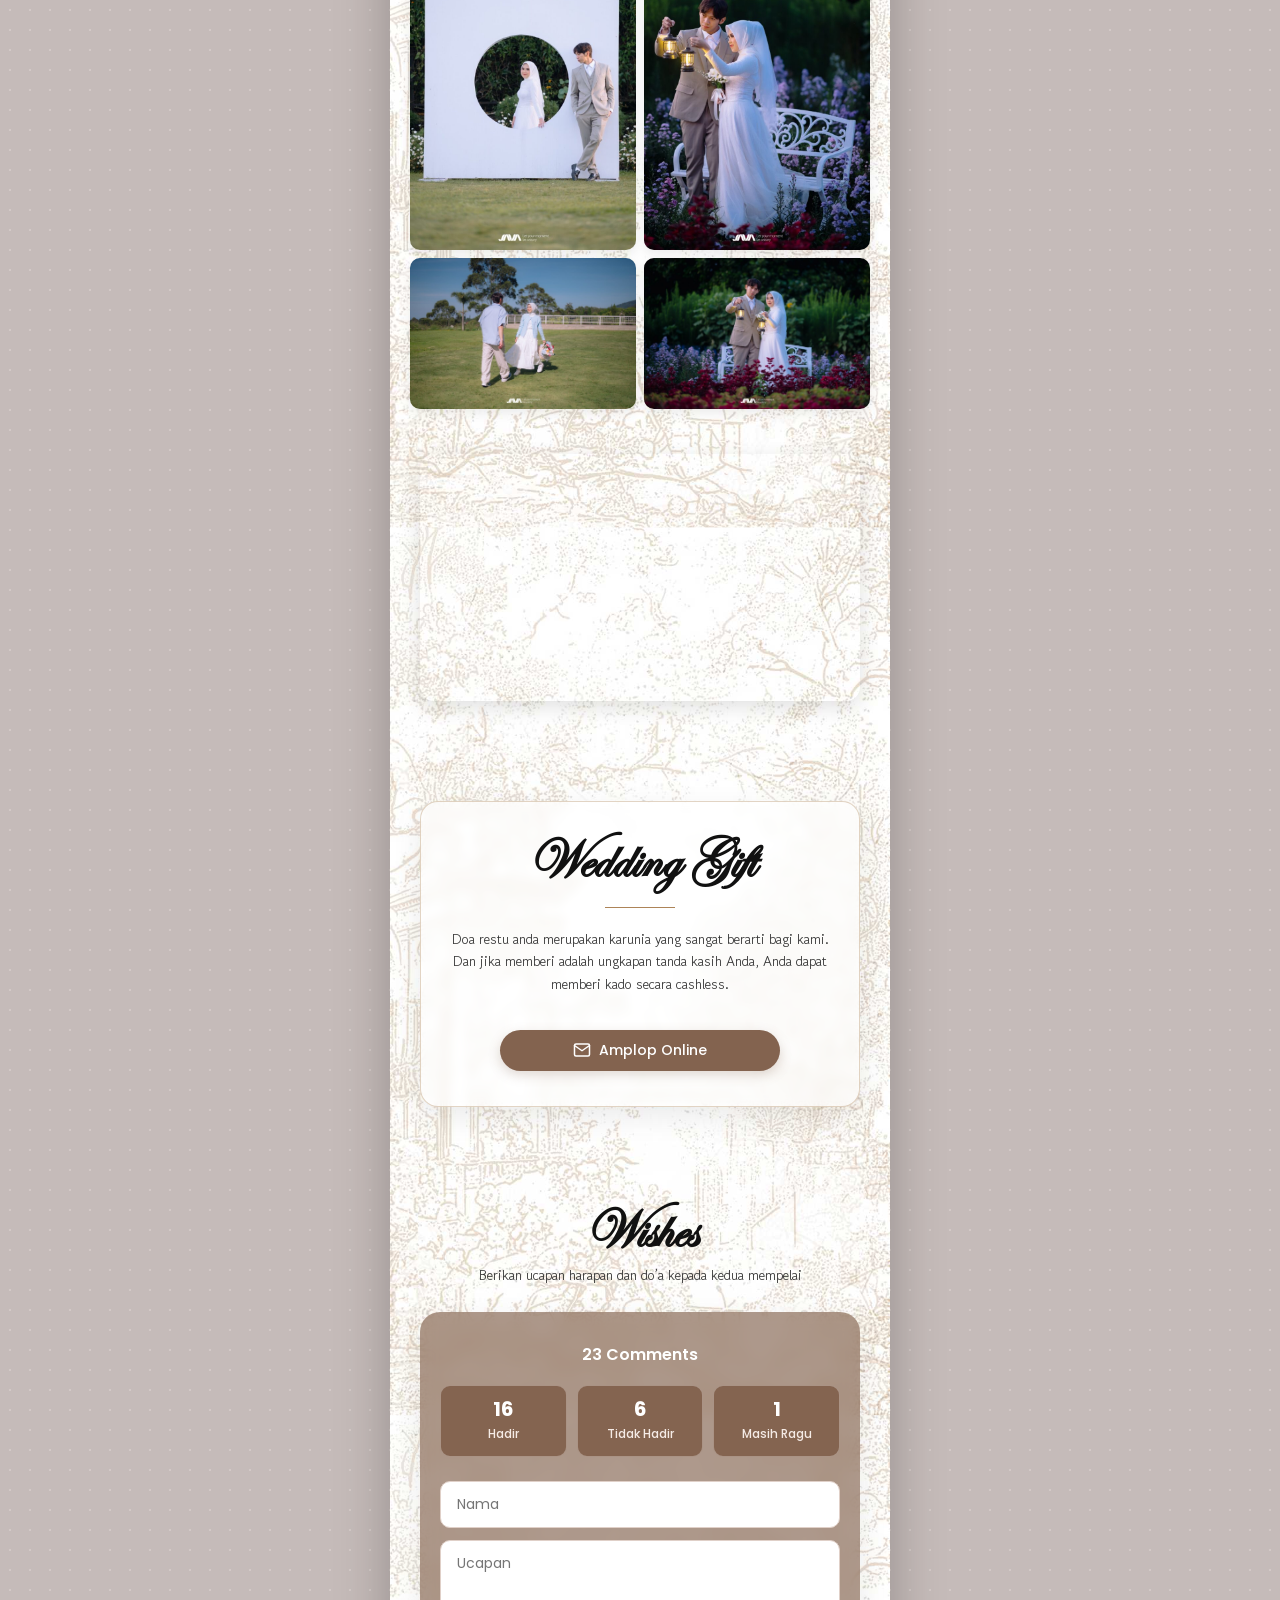
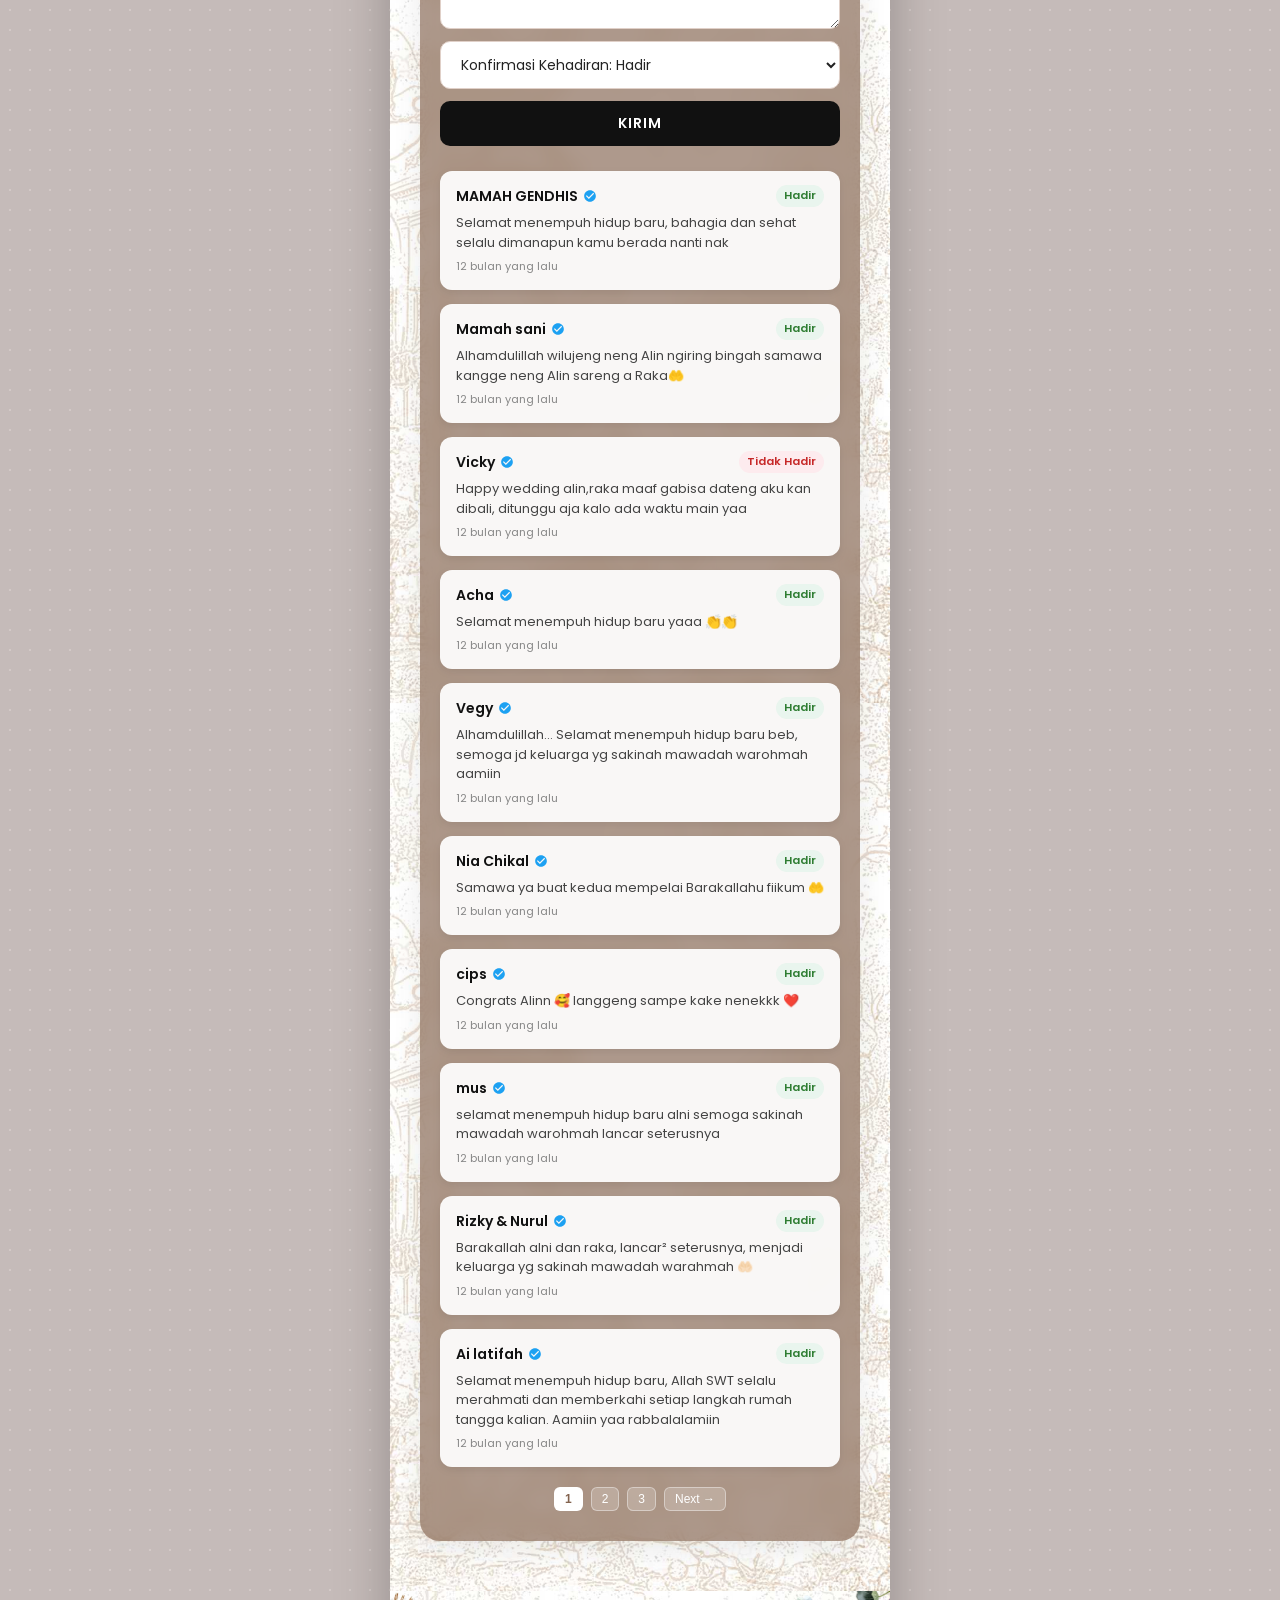
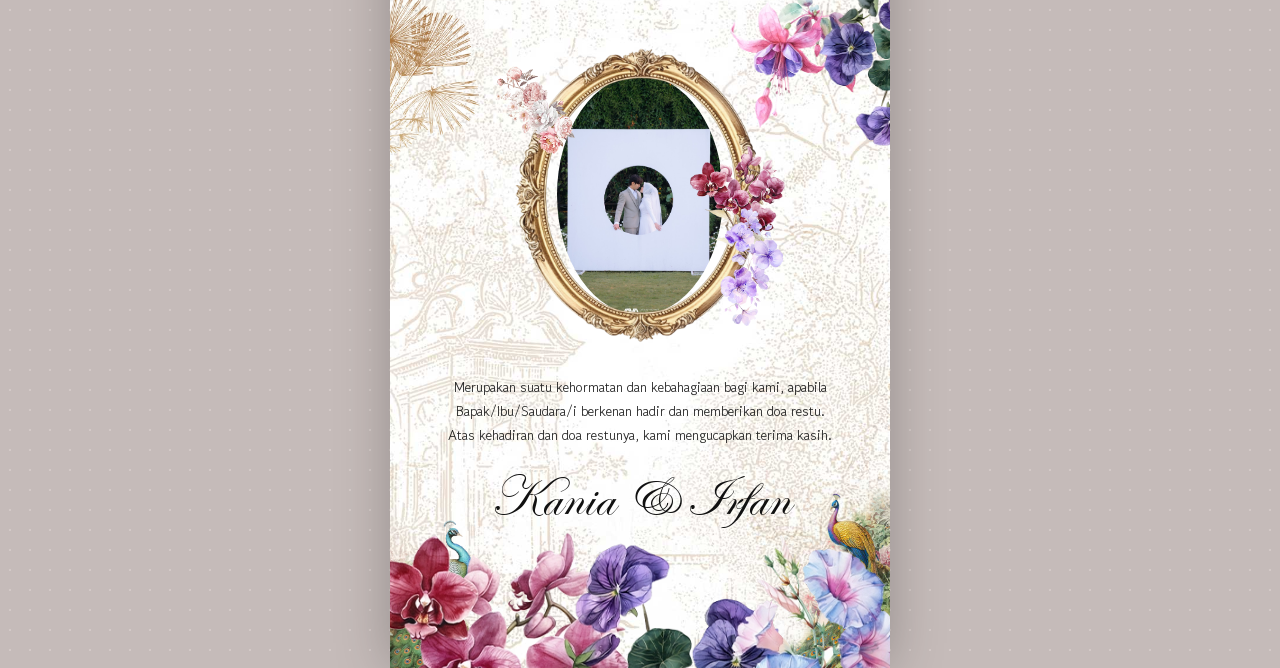
==== commit 192320d0: "Add physical gift card, venue address mapping, and clean comments sync to Template 1 (Botanical Vint" ====
--- a/index.html
+++ b/index.html
@@ -59,13 +59,13 @@
       
       <div class="cover-title-group">
         <div class="cover-name-row-1">
-          <span class="name-alni">Kania</span>
+          <span id="cover-bride-name" class="name-alni">Kania</span>
         </div>
         <div class="cover-name-row-2">
           <span class="name-amp">&amp;</span>
-          <span class="name-raka">Irfan</span>
-        </div>
-        <div class="cover-date">SABTU, 22 NOVEMBER 2025</div>
+          <span id="cover-groom-name" class="name-raka">Irfan</span>
+        </div>
+        <div id="cover-date" class="cover-date">SABTU, 22 NOVEMBER 2025</div>
       </div>
     </div>
 
@@ -100,7 +100,7 @@
       <div class="hero-frame-wrap fade-in-scroll">
         <div class="hero-frame-gold"></div>
         <div class="hero-photo-inner">
-          <img src="assets/images/ZQI_0012.jpg" alt="Alni &amp; Raka">
+          <img id="hero-photo" src="assets/images/ZQI_0012.jpg" alt="Foto Utama Mempelai">
         </div>
         <img src="assets/images/Art-8-Bunga-Kiri-S2.webp" alt="" class="hero-flower-left">
         <img src="assets/images/Art-8-Bunga-Kanan-S2.png" alt="" class="hero-flower-right">
@@ -108,8 +108,8 @@
 
       <div class="hero-text-wrap fade-in-scroll">
         <div class="hero-sub">The Wedding of</div>
-        <div class="hero-names">Kania &amp; Irfan</div>
-        <div class="hero-date">SABTU, 22 NOVEMBER 2025</div>
+        <div id="hero-names" class="hero-names">Kania &amp; Irfan</div>
+        <div id="hero-date" class="hero-date">SABTU, 22 NOVEMBER 2025</div>
       </div>
 
       <a href="#pengantar" class="scroll-indicator" aria-label="Scroll Down">
@@ -163,16 +163,16 @@
         <div class="profile-frame-wrap">
           <div class="profile-frame-gold"></div>
           <div class="profile-photo-inner">
-            <img src="assets/images/41e.jpg" alt="Kania Safitri">
+            <img id="bride-photo" src="assets/images/41e.jpg" alt="Kania Safitri">
           </div>
           <img src="assets/images/Art-8-Bunga-Kiri-S2.webp" alt="" class="profile-flower" style="top:15px; left:-20px; width:75px;">
           <img src="assets/images/Art-8-Bunga-Kanan-S2.png" alt="" class="profile-flower" style="bottom:20px; right:-20px; width:90px;">
         </div>
-        <h2 class="profile-name">Kania Safitri</h2>
-        <p class="profile-parents">Putri dari<br>Bpk. Abbas</p>
-        <a href="https://www.instagram.com/kaniasafitri_/" target="_blank" rel="noopener noreferrer" class="btn-instagram">
+        <h2 id="bride-name" class="profile-name">Kania Safitri</h2>
+        <p id="bride-parents" class="profile-parents">Putri dari<br>Bpk. Abbas</p>
+        <a id="bride-ig-link" href="https://www.instagram.com/kaniasafitri_/" target="_blank" rel="noopener noreferrer" class="btn-instagram">
           <svg viewBox="0 0 24 24"><path d="M12 2.163c3.204 0 3.584.012 4.85.07 3.252.148 4.771 1.691 4.919 4.919.058 1.265.069 1.645.069 4.849 0 3.205-.012 3.584-.069 4.849-.149 3.225-1.664 4.771-4.919 4.919-1.266.058-1.644.07-4.85.07-3.204 0-3.584-.012-4.849-.07-3.26-.149-4.771-1.699-4.919-4.92-.058-1.265-.07-1.644-.07-4.849 0-3.204.013-3.583.07-4.849.149-3.227 1.664-4.771 4.919-4.919 1.266-.057 1.645-.069 4.849-.069zm0-2.163c-3.259 0-3.667.014-4.947.072-4.358.2-6.78 2.618-6.98 6.98-.059 1.281-.073 1.689-.073 4.948 0 3.259.014 3.668.072 4.948.2 4.358 2.618 6.78 6.98 6.98 1.281.058 1.689.072 4.948.072 3.259 0 3.668-.014 4.948-.072 4.354-.2 6.782-2.618 6.979-6.98.059-1.28.073-1.689.073-4.948 0-3.259-.014-3.667-.072-4.947-.196-4.354-2.617-6.78-6.979-6.98-1.281-.059-1.69-.073-4.949-.073zm0 5.838c-3.403 0-6.162 2.759-6.162 6.162s2.759 6.163 6.162 6.163 6.162-2.759 6.162-6.163c0-3.403-2.759-6.162-6.162-6.162zm0 10.162c-2.209 0-4-1.79-4-4 0-2.209 1.791-4 4-4s4 1.791 4 4c0 2.21-1.791 4-4 4zm6.406-11.845c-.796 0-1.441.645-1.441 1.44s.645 1.44 1.441 1.44c.795 0 1.439-.645 1.439-1.44s-.644-1.44-1.439-1.44z"/></svg>
-          @kaniasafitri_
+          <span id="bride-ig-handle">@kaniasafitri_</span>
         </a>
       </div>
 
@@ -183,16 +183,16 @@
         <div class="profile-frame-wrap">
           <div class="profile-frame-gold"></div>
           <div class="profile-photo-inner">
-            <img src="assets/images/94c.jpg" alt="Mohammad Irfan Maulana">
+            <img id="groom-photo" src="assets/images/94c.jpg" alt="Mohammad Irfan Maulana">
           </div>
           <img src="assets/images/Art-8-Bunga-Kiri-S2.webp" alt="" class="profile-flower" style="top:15px; left:-20px; width:75px;">
           <img src="assets/images/Art-8-Bunga-Kanan-S2.png" alt="" class="profile-flower" style="bottom:20px; right:-20px; width:90px;">
         </div>
-        <h2 class="profile-name">Mohammad Irfan Maulana</h2>
-        <p class="profile-parents">Putra dari<br>Bpk. Cadmadi (alm.) &amp; Ibu Toipah</p>
-        <a href="https://www.instagram.com/mohammadirfanmaulana/" target="_blank" rel="noopener noreferrer" class="btn-instagram">
+        <h2 id="groom-name" class="profile-name">Mohammad Irfan Maulana</h2>
+        <p id="groom-parents" class="profile-parents">Putra dari<br>Bpk. Cadmadi (alm.) &amp; Ibu Toipah</p>
+        <a id="groom-ig-link" href="https://www.instagram.com/mohammadirfanmaulana/" target="_blank" rel="noopener noreferrer" class="btn-instagram">
           <svg viewBox="0 0 24 24"><path d="M12 2.163c3.204 0 3.584.012 4.85.07 3.252.148 4.771 1.691 4.919 4.919.058 1.265.069 1.645.069 4.849 0 3.205-.012 3.584-.069 4.849-.149 3.225-1.664 4.771-4.919 4.919-1.266.058-1.644.07-4.85.07-3.204 0-3.584-.012-4.849-.07-3.26-.149-4.771-1.699-4.919-4.92-.058-1.265-.07-1.644-.07-4.849 0-3.204.013-3.583.07-4.849.149-3.227 1.664-4.771 4.919-4.919 1.266-.057 1.645-.069 4.849-.069zm0-2.163c-3.259 0-3.667.014-4.947.072-4.358.2-6.78 2.618-6.98 6.98-.059 1.281-.073 1.689-.073 4.948 0 3.259.014 3.668.072 4.948.2 4.358 2.618 6.78 6.98 6.98 1.281.058 1.689.072 4.948.072 3.259 0 3.668-.014 4.948-.072 4.354-.2 6.782-2.618 6.979-6.98.059-1.28.073-1.689.073-4.948 0-3.259-.014-3.667-.072-4.947-.196-4.354-2.617-6.78-6.979-6.98-1.281-.059-1.69-.073-4.949-.073zm0 5.838c-3.403 0-6.162 2.759-6.162 6.162s2.759 6.163 6.162 6.163 6.162-2.759 6.162-6.163c0-3.403-2.759-6.162-6.162-6.162zm0 10.162c-2.209 0-4-1.79-4-4 0-2.209 1.791-4 4-4s4 1.791 4 4c0 2.21-1.791 4-4 4zm6.406-11.845c-.796 0-1.441.645-1.441 1.44s.645 1.44 1.441 1.44c.795 0 1.439-.645 1.439-1.44s-.644-1.44-1.439-1.44z"/></svg>
-          @mohammadirfanmaulana
+          <span id="groom-ig-handle">@mohammadirfanmaulana</span>
         </a>
       </div>
     </section>
@@ -213,10 +213,11 @@
           <span class="word-date">Date</span>
         </div>
         <h3 class="event-type">Akad Nikah</h3>
-        <div class="event-date">Sabtu, 22 November 2025</div>
-        <div class="event-time">Pukul 07.30 WIB</div>
-        <div class="event-location">The Newton Hotel Bandung</div>
-        <a href="https://maps.app.goo.gl/kNFfnaV5ggH7zYF58" target="_blank" rel="noopener noreferrer" class="btn-map">
+        <div id="akad-date" class="event-date">Sabtu, 22 November 2025</div>
+        <div id="akad-time" class="event-time">Pukul 07.30 WIB</div>
+        <div id="akad-venue" class="event-location">The Newton Hotel Bandung</div>
+        <div id="akad-address" class="event-address" style="font-size: 13px; color: #555; margin-top: 4px; line-height: 1.4;">Jl. Gatot Subroto No. 100, Bandung</div>
+        <a id="akad-maps" href="https://maps.app.goo.gl/kNFfnaV5ggH7zYF58" target="_blank" rel="noopener noreferrer" class="btn-map">
           <svg viewBox="0 0 24 24"><path d="M12 2C8.13 2 5 5.13 5 9c0 5.25 7 13 7 13s7-7.75 7-13c0-3.87-3.13-7-7-7zm0 9.5c-1.38 0-2.5-1.12-2.5-2.5s1.12-2.5 2.5-2.5 2.5 1.12 2.5 2.5-1.12 2.5-2.5 2.5z"/></svg>
           Google Map
         </a>
@@ -230,10 +231,11 @@
           <span class="word-date">Date</span>
         </div>
         <h3 class="event-type">Resepsi</h3>
-        <div class="event-date">Sabtu, 22 November 2025</div>
-        <div class="event-time">Pukul 11.00 - 14.00 WIB</div>
-        <div class="event-location">The Newton Hotel Bandung</div>
-        <a href="https://maps.app.goo.gl/kNFfnaV5ggH7zYF58" target="_blank" rel="noopener noreferrer" class="btn-map">
+        <div id="resepsi-date" class="event-date">Sabtu, 22 November 2025</div>
+        <div id="resepsi-time" class="event-time">Pukul 11.00 - 14.00 WIB</div>
+        <div id="resepsi-venue" class="event-location">The Newton Hotel Bandung</div>
+        <div id="resepsi-address" class="event-address" style="font-size: 13px; color: #555; margin-top: 4px; line-height: 1.4;">Jl. Gatot Subroto No. 100, Bandung</div>
+        <a id="resepsi-maps" href="https://maps.app.goo.gl/kNFfnaV5ggH7zYF58" target="_blank" rel="noopener noreferrer" class="btn-map">
           <svg viewBox="0 0 24 24"><path d="M12 2C8.13 2 5 5.13 5 9c0 5.25 7 13 7 13s7-7.75 7-13c0-3.87-3.13-7-7-7zm0 9.5c-1.38 0-2.5-1.12-2.5-2.5s1.12-2.5 2.5-2.5 2.5 1.12 2.5 2.5-1.12 2.5-2.5 2.5z"/></svg>
           Google Map
         </a>
@@ -309,10 +311,10 @@
           <div class="atm-card">
             <div class="atm-card-top">
               <div></div>
-              <img src="assets/images/BCA-white-Logo-1-6.png" alt="BCA" class="atm-bank-logo">
+              <img id="bank-logo" src="assets/images/BCA-white-Logo-1-6.png" alt="BCA" class="atm-bank-logo">
             </div>
             
-            <div class="atm-card-number">4372303623</div>
+            <div id="bank-acc-number" class="atm-card-number">4372303623</div>
 
             <button id="btn-copy-acc" class="btn-copy-acc" data-copy="4372303623">
               <svg width="14" height="14" viewBox="0 0 24 24" fill="none" stroke="currentColor" stroke-width="2" stroke-linecap="round" stroke-linejoin="round">
@@ -322,7 +324,22 @@
               Salin No. Rekening
             </button>
 
-            <div class="atm-card-holder">A/n Kania Safitri</div>
+            <div id="bank-acc-holder" class="atm-card-holder">A/n Kania Safitri</div>
+          </div>
+
+          <!-- Physical Gift Card -->
+          <div id="physical-gift-card" class="atm-card" style="margin-top: 16px; background: linear-gradient(135deg, #f8f6f0, #eae4d8); border: 1px solid #d4c4a8; color: #333; text-align: left; padding: 20px;">
+            <div style="font-size: 12px; font-weight: 700; color: #8e6c38; text-transform: uppercase; margin-bottom: 8px; display: flex; align-items: center; gap: 6px;">
+              <span>📦</span> Kirim Kado Fisik
+            </div>
+            <div style="font-size: 13px; line-height: 1.6; color: #444; margin-bottom: 14px;">
+              <b>Nama Penerima:</b> <span id="gift-receiver-name">Kania Safitri</span><br>
+              <b>Alamat:</b> <span id="gift-receiver-address">Alamat belum diatur</span>
+            </div>
+            <button id="btn-copy-address" class="btn-copy-acc" data-copy="" style="background: #8e6c38; color: #fff; border: none; padding: 8px 14px; border-radius: 6px; font-size: 12px; cursor: pointer; display: inline-flex; align-items: center; gap: 6px;">
+              <svg width="14" height="14" viewBox="0 0 24 24" fill="none" stroke="currentColor" stroke-width="2"><rect x="9" y="9" width="13" height="13" rx="2" ry="2"></rect><path d="M5 15H4a2 2 0 0 1-2-2V4a2 2 0 0 1 2-2h9a2 2 0 0 1 2 2v1"></path></svg>
+              Salin Alamat Kado
+            </button>
           </div>
         </div>
       </div>
@@ -380,7 +397,7 @@
       <div class="closing-frame-wrap fade-in-scroll">
         <div class="hero-frame-gold"></div>
         <div class="closing-photo-inner">
-          <img src="assets/images/ZQI_0154.jpg" alt="Alni &amp; Raka Closing">
+          <img id="closing-photo" src="assets/images/ZQI_0154.jpg" alt="Kania &amp; Irfan Closing">
         </div>
         <img src="assets/images/Art-8-Bunga-Kiri-S2.webp" alt="" class="hero-flower-left" style="top:25px; left:-20px; width:80px;">
         <img src="assets/images/Art-8-Bunga-Kanan-S2.png" alt="" class="hero-flower-right" style="bottom:25px; right:-20px; width:95px;">
@@ -391,7 +408,7 @@
         Atas kehadiran dan doa restunya, kami mengucapkan terima kasih.
       </p>
 
-      <div class="closing-signature fade-in-scroll">Kania &amp; Irfan</div>
+      <div id="closing-signature" class="closing-signature fade-in-scroll">Kania &amp; Irfan</div>
 
       <img src="assets/images/Art-8-Merak-Kiri.webp" alt="" class="ornament peacock-left" style="width:140px;">
       <img src="assets/images/Art-8-Merak-Kanan.webp" alt="" class="ornament peacock-right" style="width:130px;">
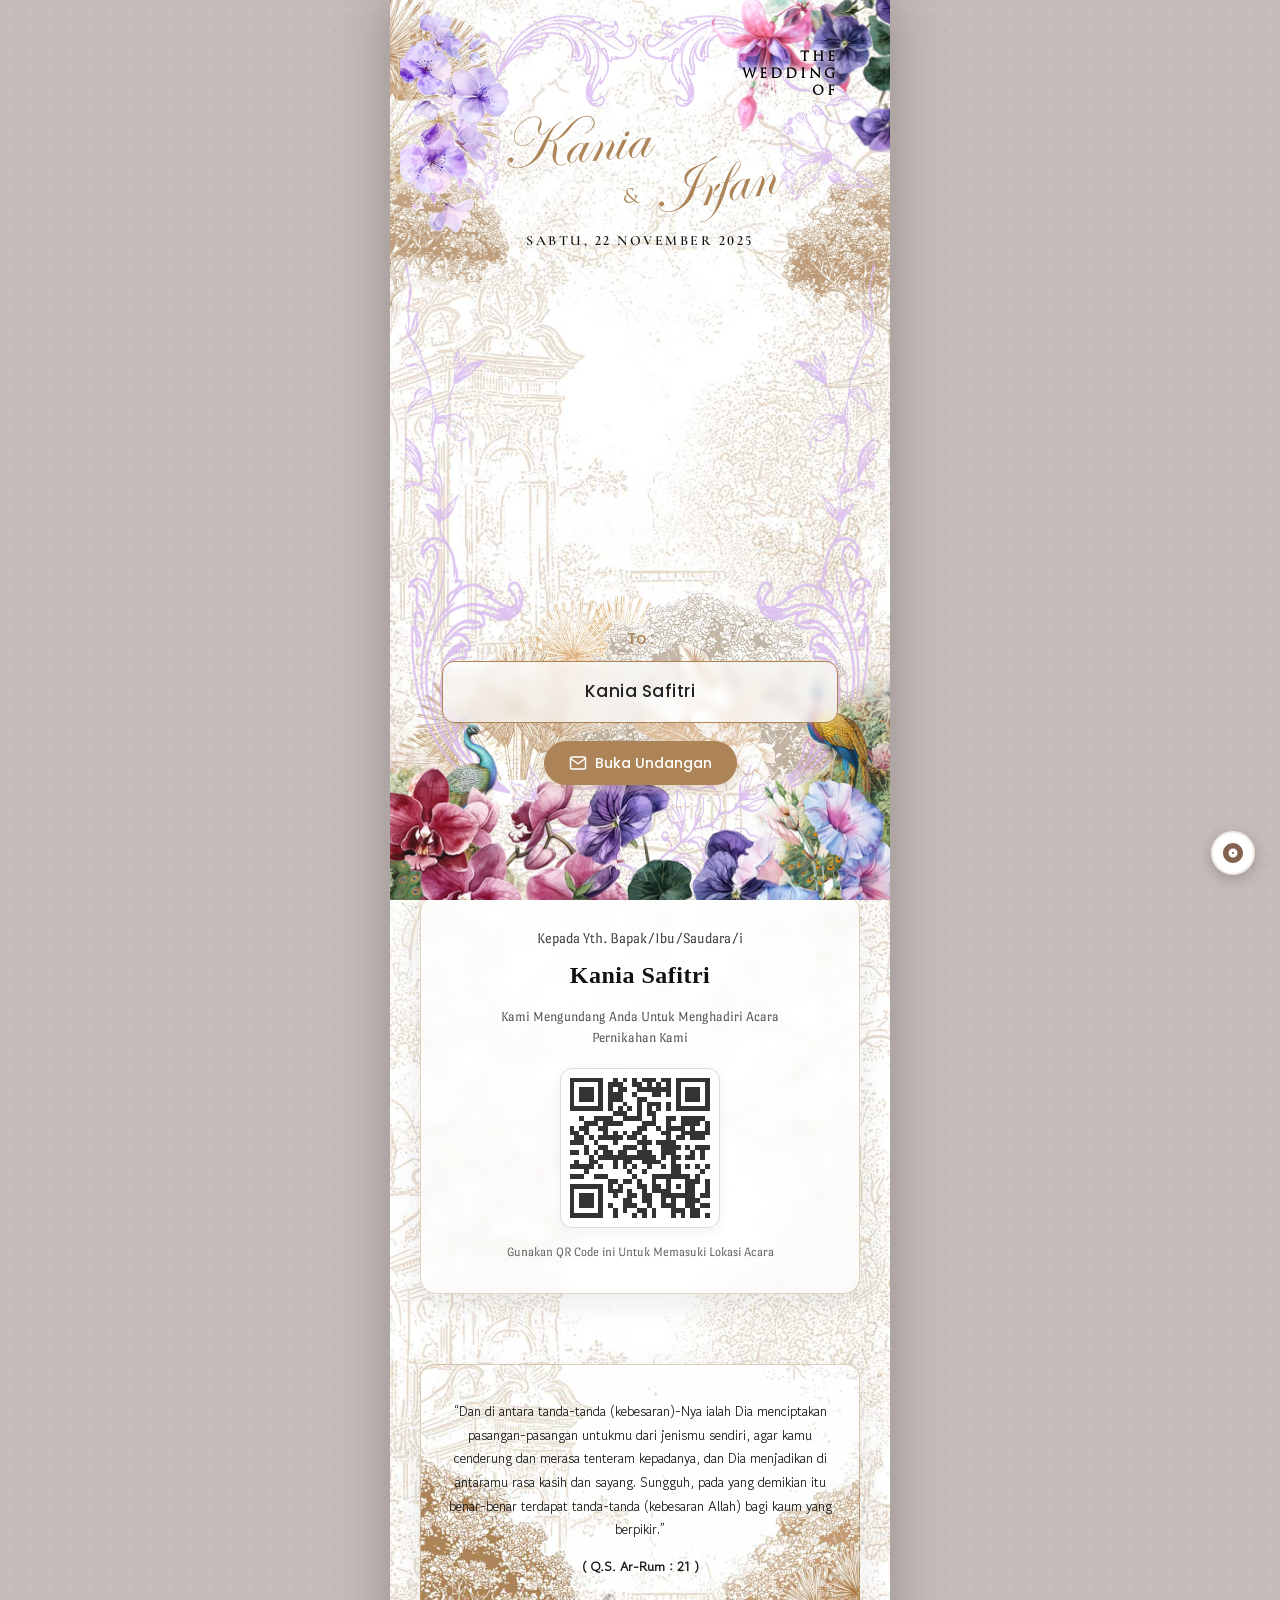
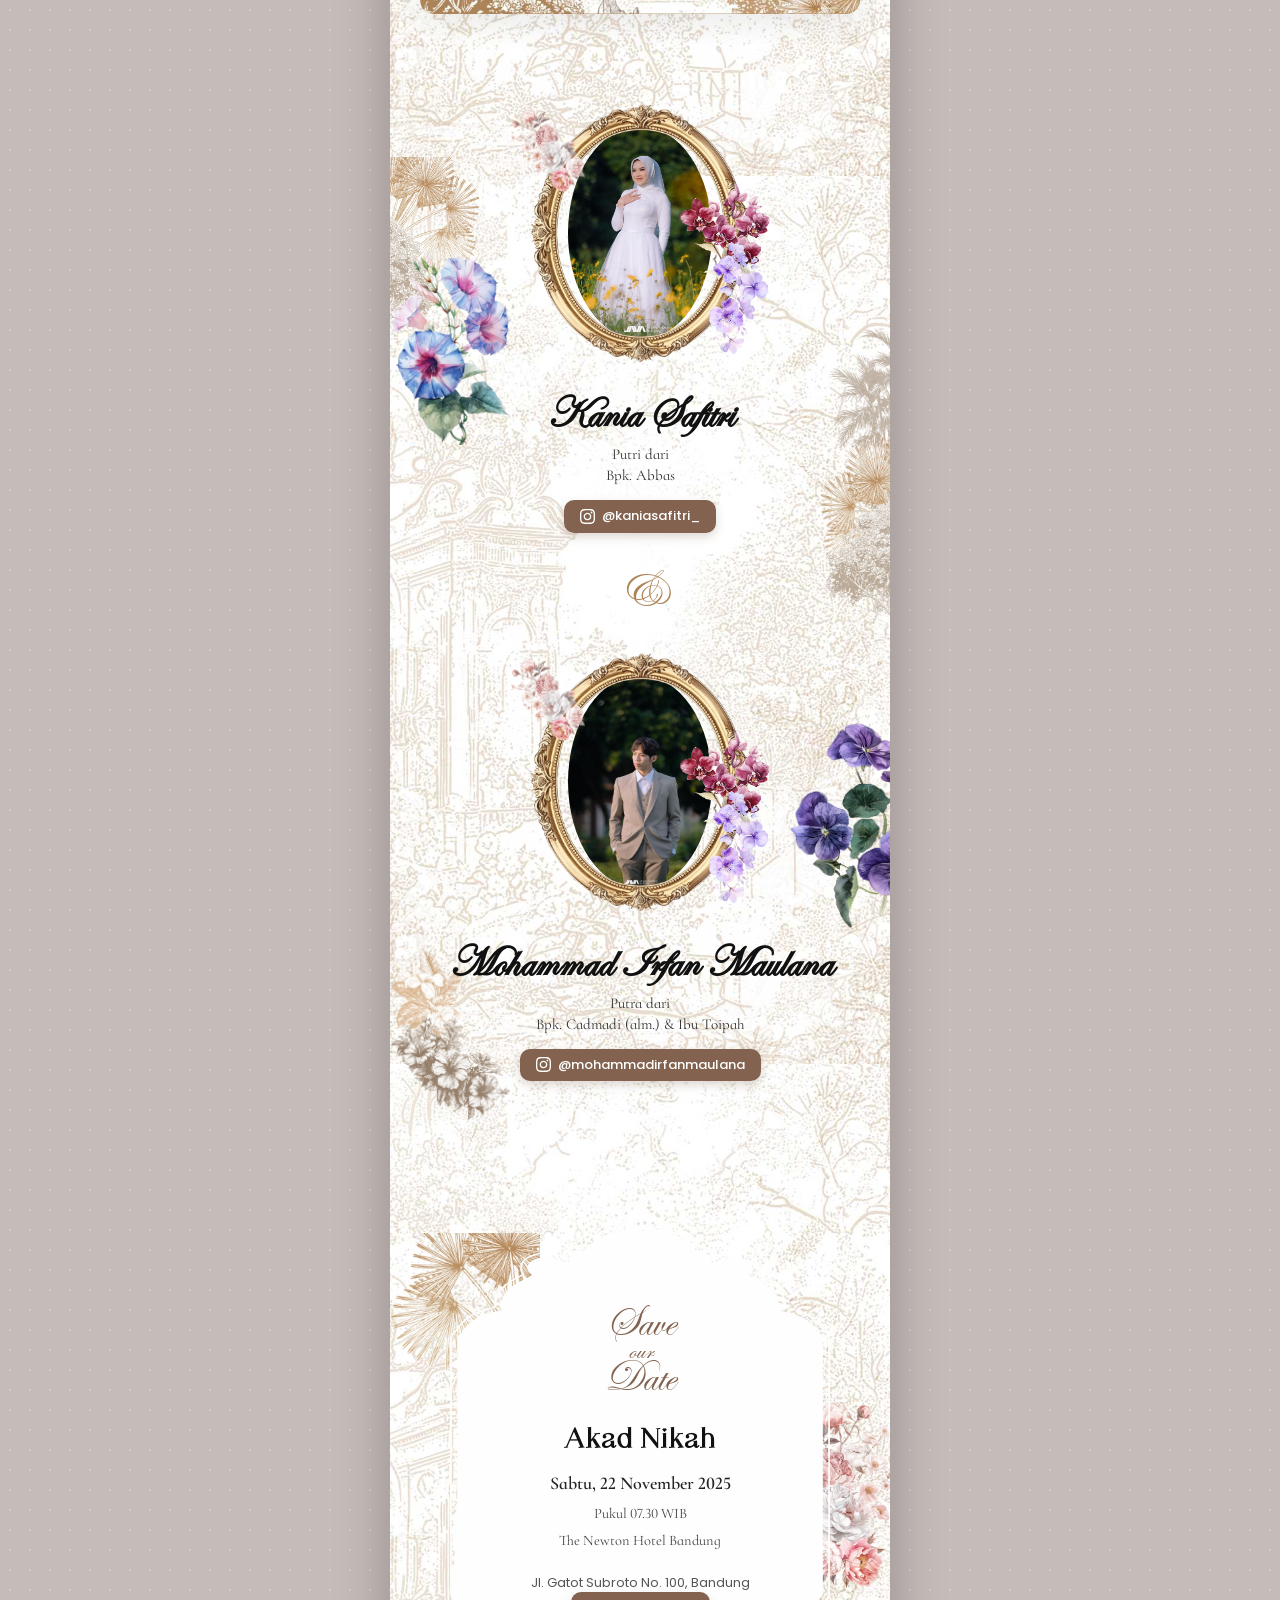
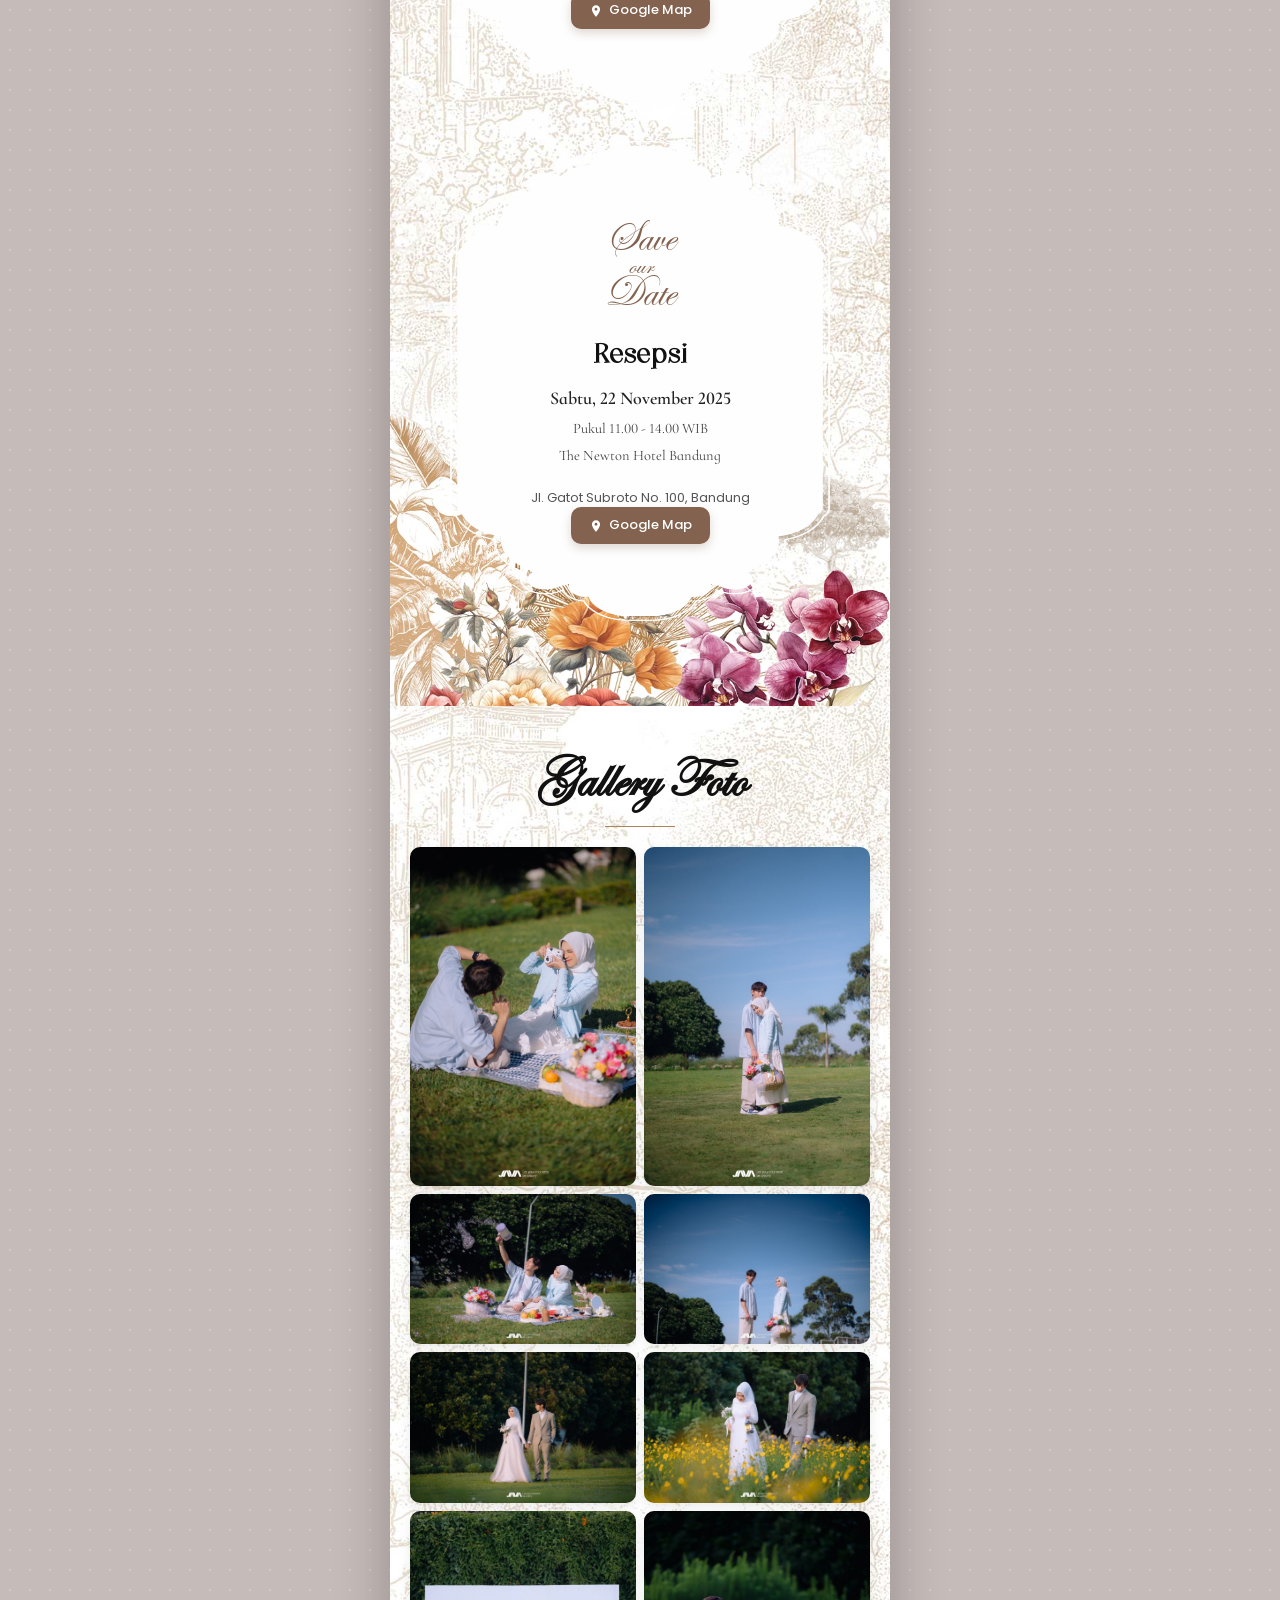
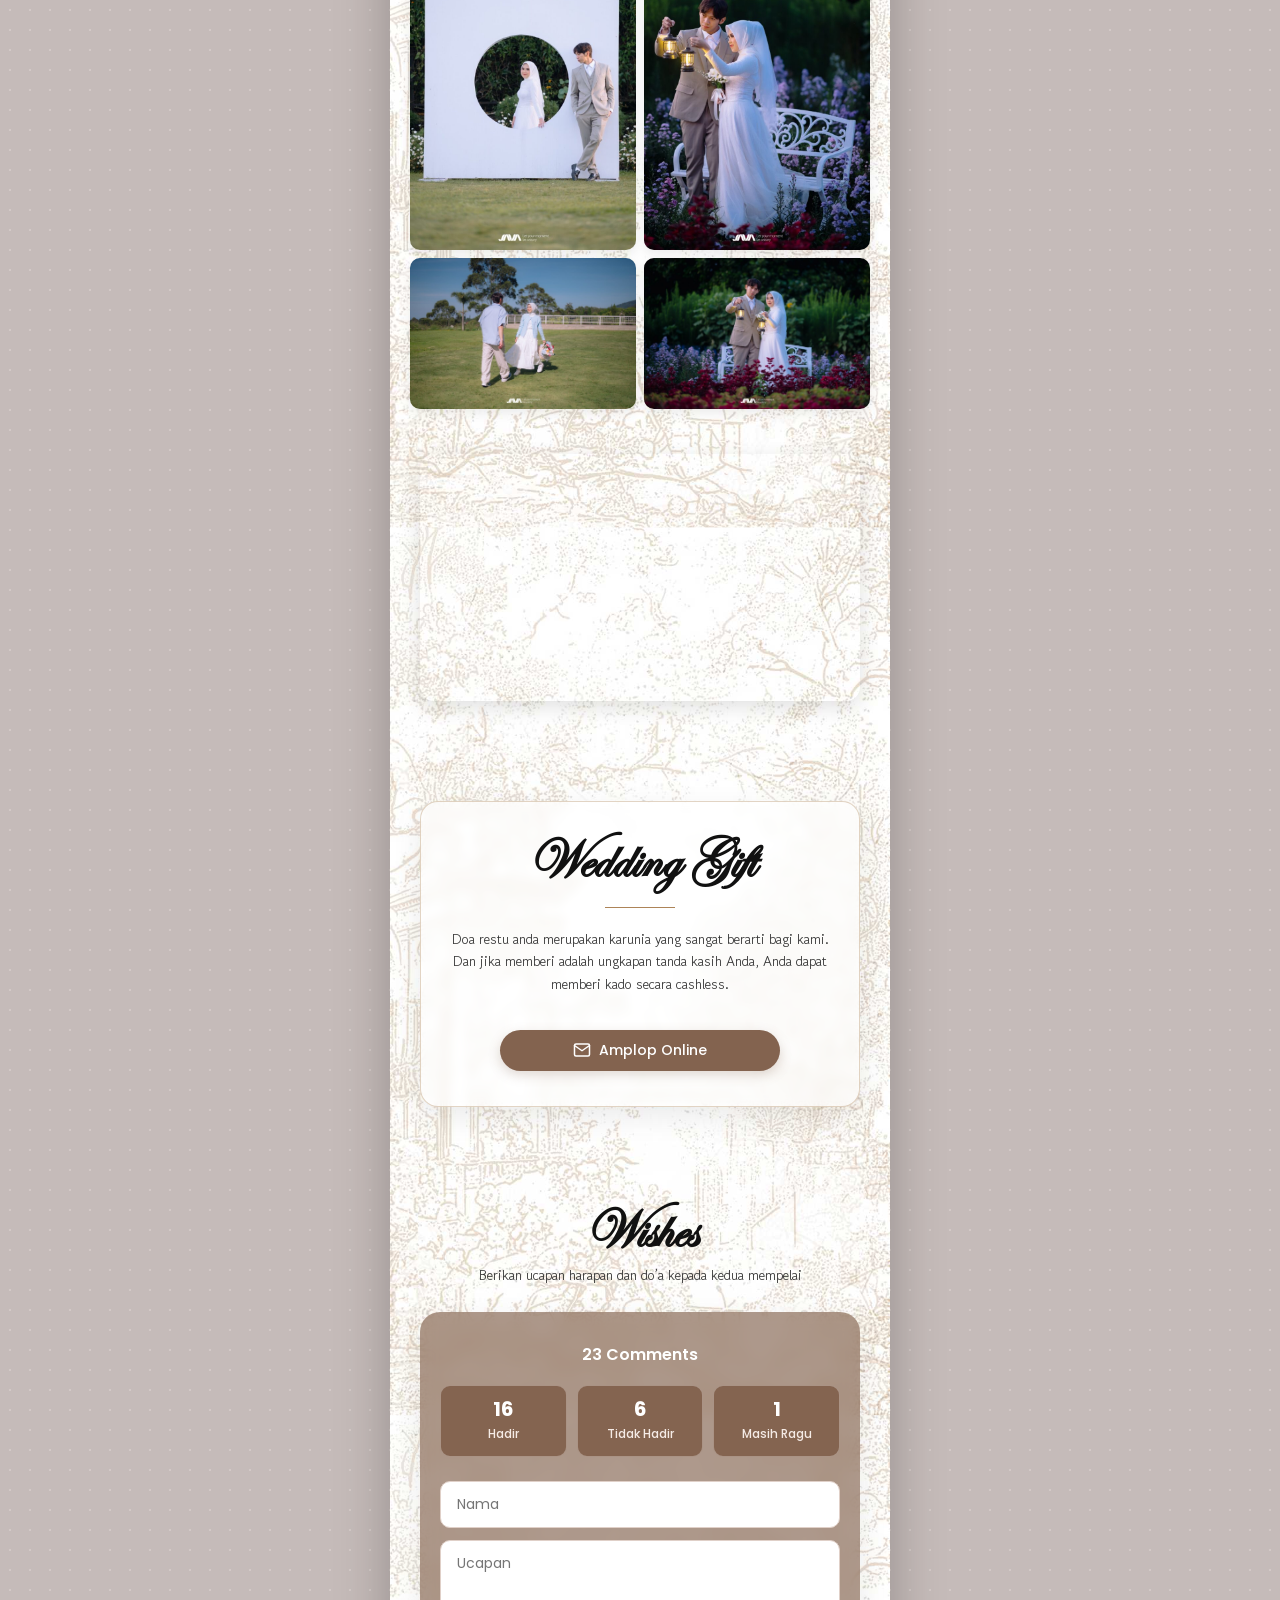
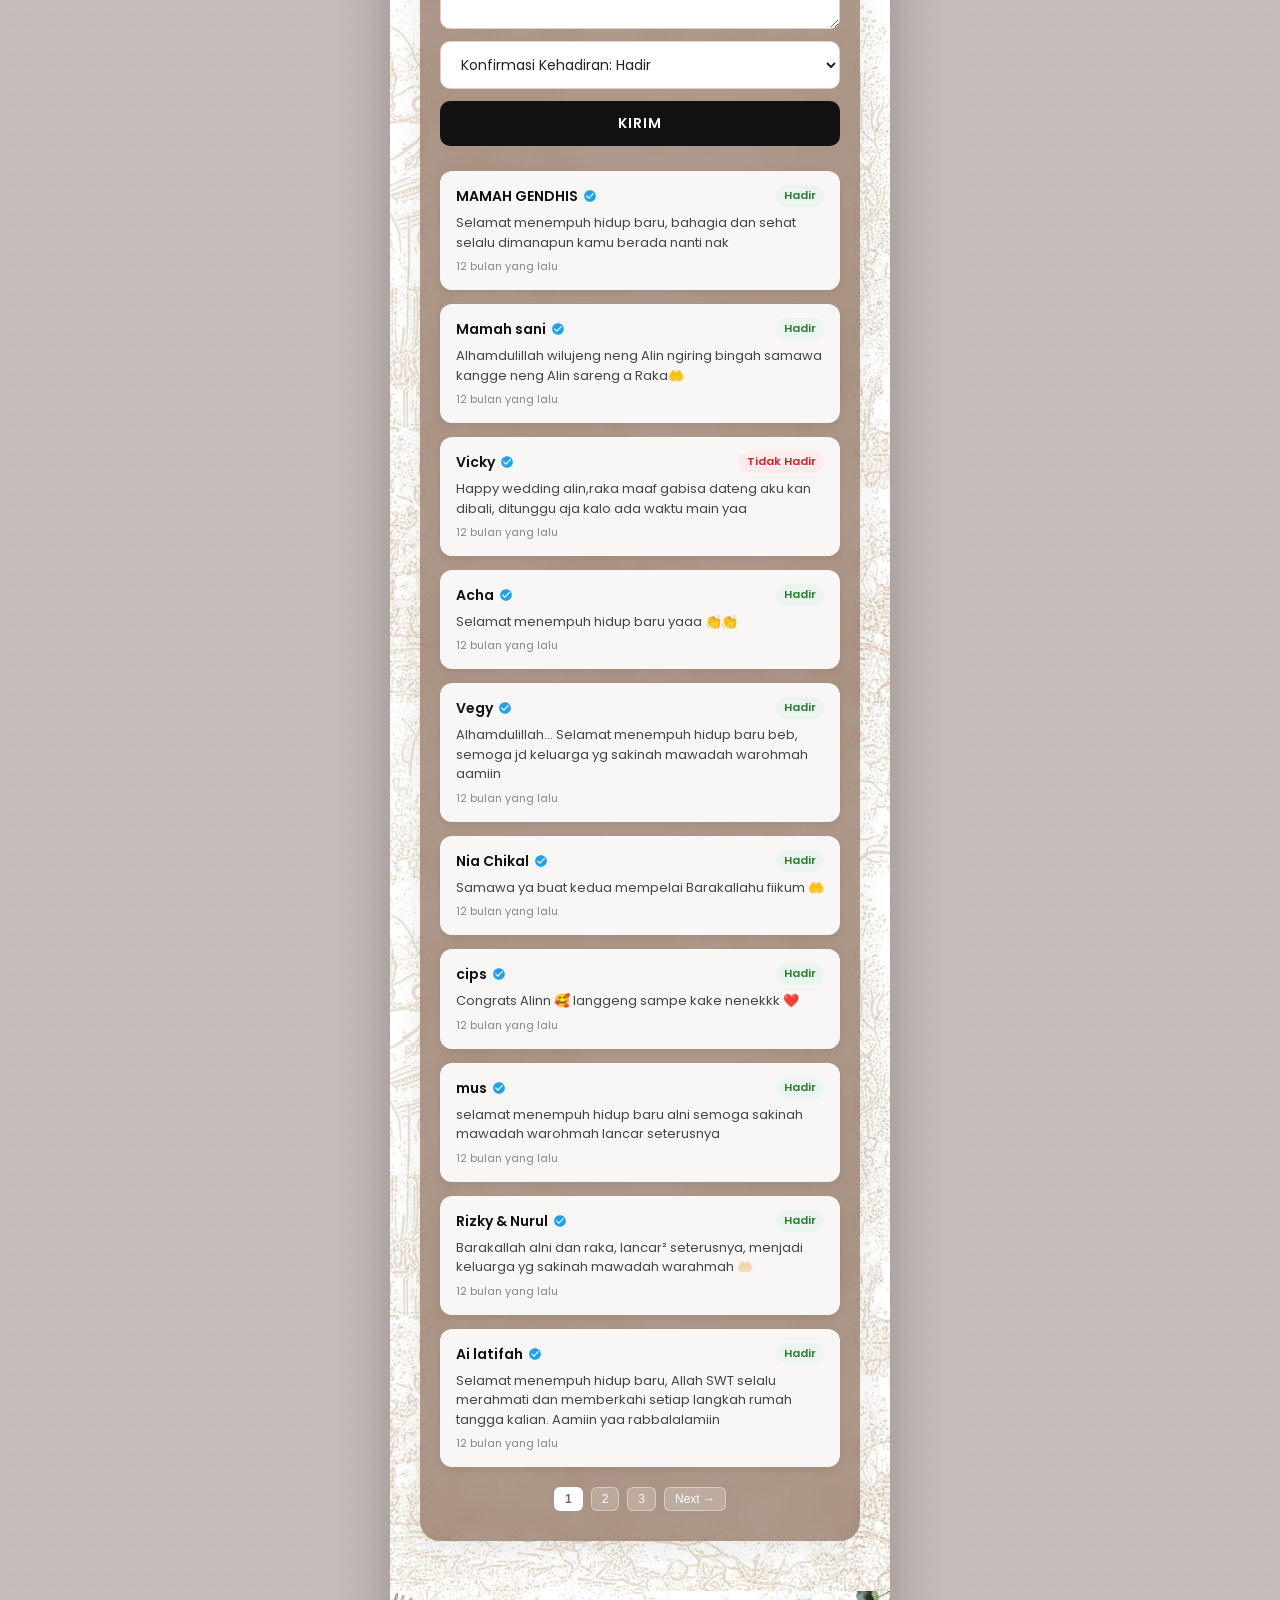
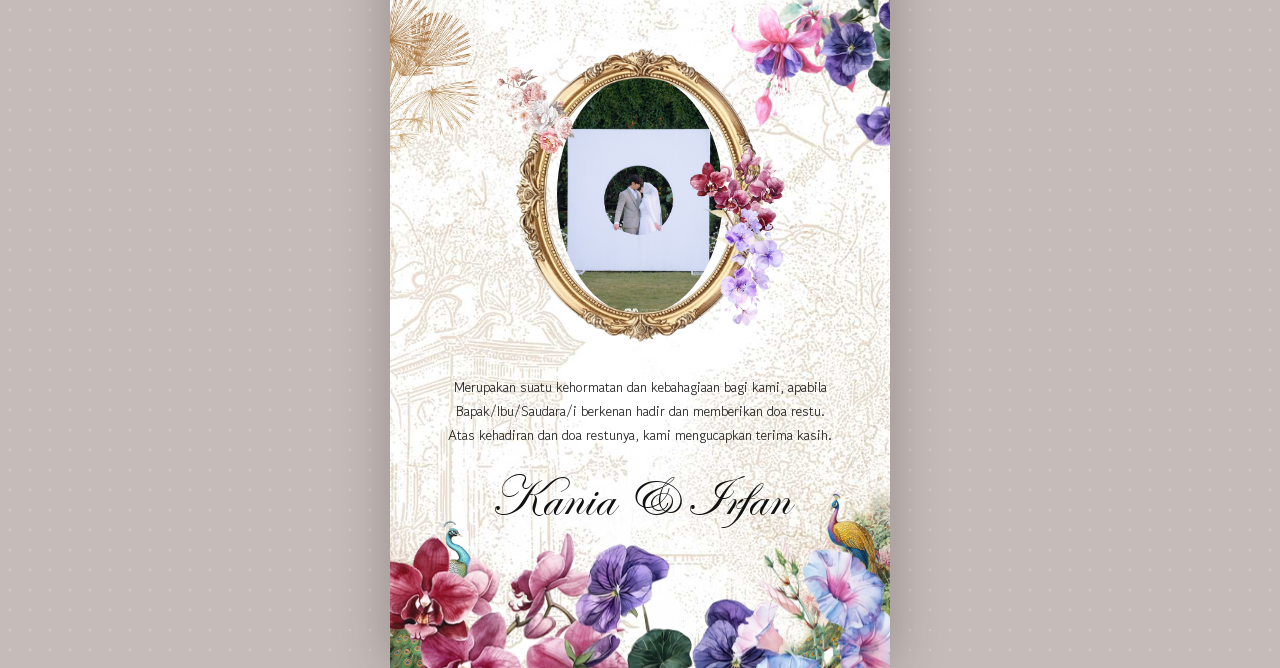
==== commit 41fc43fd: "feat: enable floating romantic garden petals overlay on Template 1 for all-template animation parity" ====
--- a/index.html
+++ b/index.html
@@ -20,6 +20,16 @@
 </head>
 <body class="locked">
 
+  <!-- Floating Romantic Garden Petals / Leaves -->
+  <div class="floating-petals-overlay" aria-hidden="true">
+    <div class="floating-petal p1">🌸</div>
+    <div class="floating-petal p2">🍃</div>
+    <div class="floating-petal p3">🌸</div>
+    <div class="floating-petal p4">🍃</div>
+    <div class="floating-petal p5">🌸</div>
+    <div class="floating-petal p6">🌸</div>
+  </div>
+
   <!-- Background Audio -->
   <audio id="bg-music" loop preload="auto">
     <source src="assets/audio/Taylor-Swift-Daylight-Official-Audio.mp3" type="audio/mp3">
--- a/style.css
+++ b/style.css
@@ -1545,6 +1545,120 @@
   transform: translateY(0);
 }
 
+/* ==========================================================================
+   LIVING FLORAL & BOTANICAL ANIMATIONS
+   Organic sway, breath, and gentle wind motion for all flower ornaments
+   ========================================================================== */
+@keyframes floralSwayLeft {
+  0%, 100% {
+    transform: rotate(0deg) scale(1);
+    transform-origin: bottom left;
+  }
+  50% {
+    transform: rotate(-3.5deg) scale(1.025);
+    transform-origin: bottom left;
+  }
+}
+
+@keyframes floralSwayRight {
+  0%, 100% {
+    transform: rotate(0deg) scale(1);
+    transform-origin: bottom right;
+  }
+  50% {
+    transform: rotate(3.5deg) scale(1.03);
+    transform-origin: bottom right;
+  }
+}
+
+@keyframes floralBreathe {
+  0%, 100% {
+    transform: scale(1) translateY(0);
+  }
+  50% {
+    transform: scale(1.035) translateY(-5px);
+  }
+}
+
+@keyframes floralFloatGentle {
+  0%, 100% {
+    transform: translateY(0) rotate(0deg);
+  }
+  50% {
+    transform: translateY(-7px) rotate(1.8deg);
+  }
+}
+
+@keyframes peacockSway {
+  0%, 100% {
+    transform: rotate(0deg) scale(1);
+    transform-origin: bottom center;
+  }
+  50% {
+    transform: rotate(1.8deg) scale(1.015);
+    transform-origin: bottom center;
+  }
+}
+
+/* Apply continuous sway to flowers and botanicals */
+.top-right-flowers {
+  animation: floralSwayRight 6.5s ease-in-out infinite alternate !important;
+  will-change: transform;
+}
+
+.top-left-palm {
+  animation: floralSwayLeft 7.5s ease-in-out infinite alternate !important;
+  will-change: transform;
+}
+
+.top-left-purple {
+  animation: floralFloatGentle 5s ease-in-out infinite !important;
+  will-change: transform;
+}
+
+.bottom-flower-cluster {
+  animation: floralBreathe 6s ease-in-out infinite !important;
+  will-change: transform;
+}
+
+.peacock-left {
+  animation: peacockSway 8s ease-in-out infinite alternate !important;
+  will-change: transform;
+}
+
+.peacock-right {
+  animation: peacockSway 8.5s ease-in-out 1s infinite alternate !important;
+  will-change: transform;
+}
+
+.hero-flower-left {
+  animation: floralSwayLeft 5.2s ease-in-out infinite alternate !important;
+  will-change: transform;
+}
+
+.hero-flower-right {
+  animation: floralSwayRight 5.8s ease-in-out infinite alternate !important;
+  will-change: transform;
+}
+
+.profile-flower:first-of-type {
+  animation: floralSwayLeft 5.5s ease-in-out infinite alternate !important;
+  will-change: transform;
+}
+
+.profile-flower:last-of-type {
+  animation: floralSwayRight 6s ease-in-out infinite alternate !important;
+  will-change: transform;
+}
+
+.tree-left {
+  animation: floralSwayLeft 9s ease-in-out infinite alternate !important;
+}
+
+.tree-right {
+  animation: floralSwayRight 9.5s ease-in-out 0.5s infinite alternate !important;
+}
+
 /* Responsive adjustments */
 @media (max-width: 380px) {
   .name-alni, .name-raka { font-size: 55px; }
@@ -1552,3 +1666,53 @@
   .atm-card { height: 180px; padding: 16px; }
   .atm-card-number { font-size: 18px; }
 }
+
+/* Floating Romantic Garden Petals / Leaves (All-Template Parity) */
+.floating-petals-overlay {
+  position: fixed;
+  top: 0;
+  left: 50%;
+  transform: translateX(-50%);
+  width: 100%;
+  max-width: 480px;
+  height: 100%;
+  pointer-events: none;
+  z-index: 10001;
+  overflow: hidden;
+}
+
+.floating-petal {
+  position: absolute;
+  top: -40px;
+  user-select: none;
+  pointer-events: none;
+  font-size: 16px;
+  opacity: 0;
+  animation: petalFallFloat linear infinite;
+  will-change: transform, opacity;
+  filter: drop-shadow(0 2px 4px rgba(0,0,0,0.15));
+}
+
+.floating-petal.p1 { left: 12%; animation-duration: 11s; animation-delay: 0s; font-size: 14px; }
+.floating-petal.p2 { left: 35%; animation-duration: 14s; animation-delay: 3s; font-size: 18px; }
+.floating-petal.p3 { left: 58%; animation-duration: 12s; animation-delay: 1.5s; font-size: 15px; }
+.floating-petal.p4 { left: 80%; animation-duration: 15s; animation-delay: 4.5s; font-size: 17px; }
+.floating-petal.p5 { left: 24%; animation-duration: 13s; animation-delay: 7s; font-size: 13px; }
+.floating-petal.p6 { left: 70%; animation-duration: 16s; animation-delay: 9s; font-size: 16px; }
+
+@keyframes petalFallFloat {
+  0% {
+    opacity: 0;
+    transform: translateY(0) translateX(0) rotate(0deg);
+  }
+  10% {
+    opacity: 0.75;
+  }
+  85% {
+    opacity: 0.75;
+  }
+  100% {
+    opacity: 0;
+    transform: translateY(105vh) translateX(65px) rotate(380deg);
+  }
+}
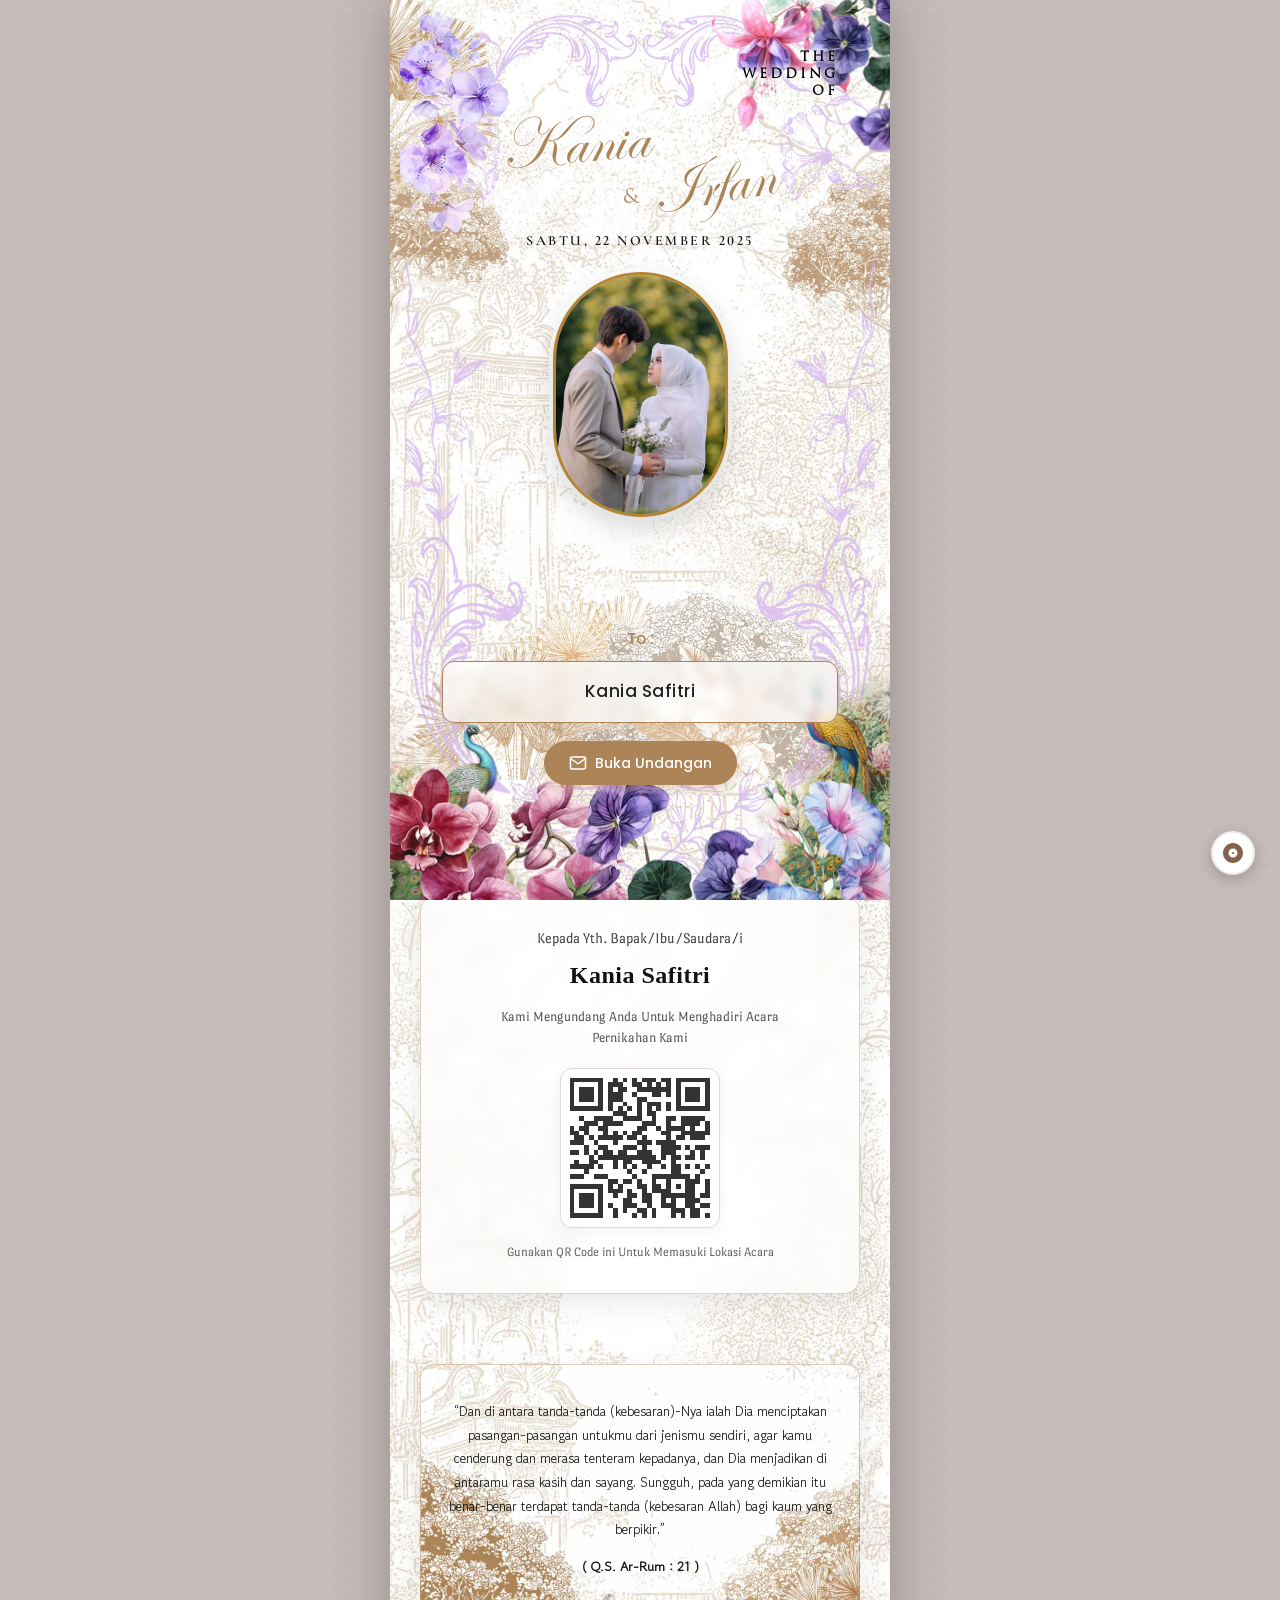
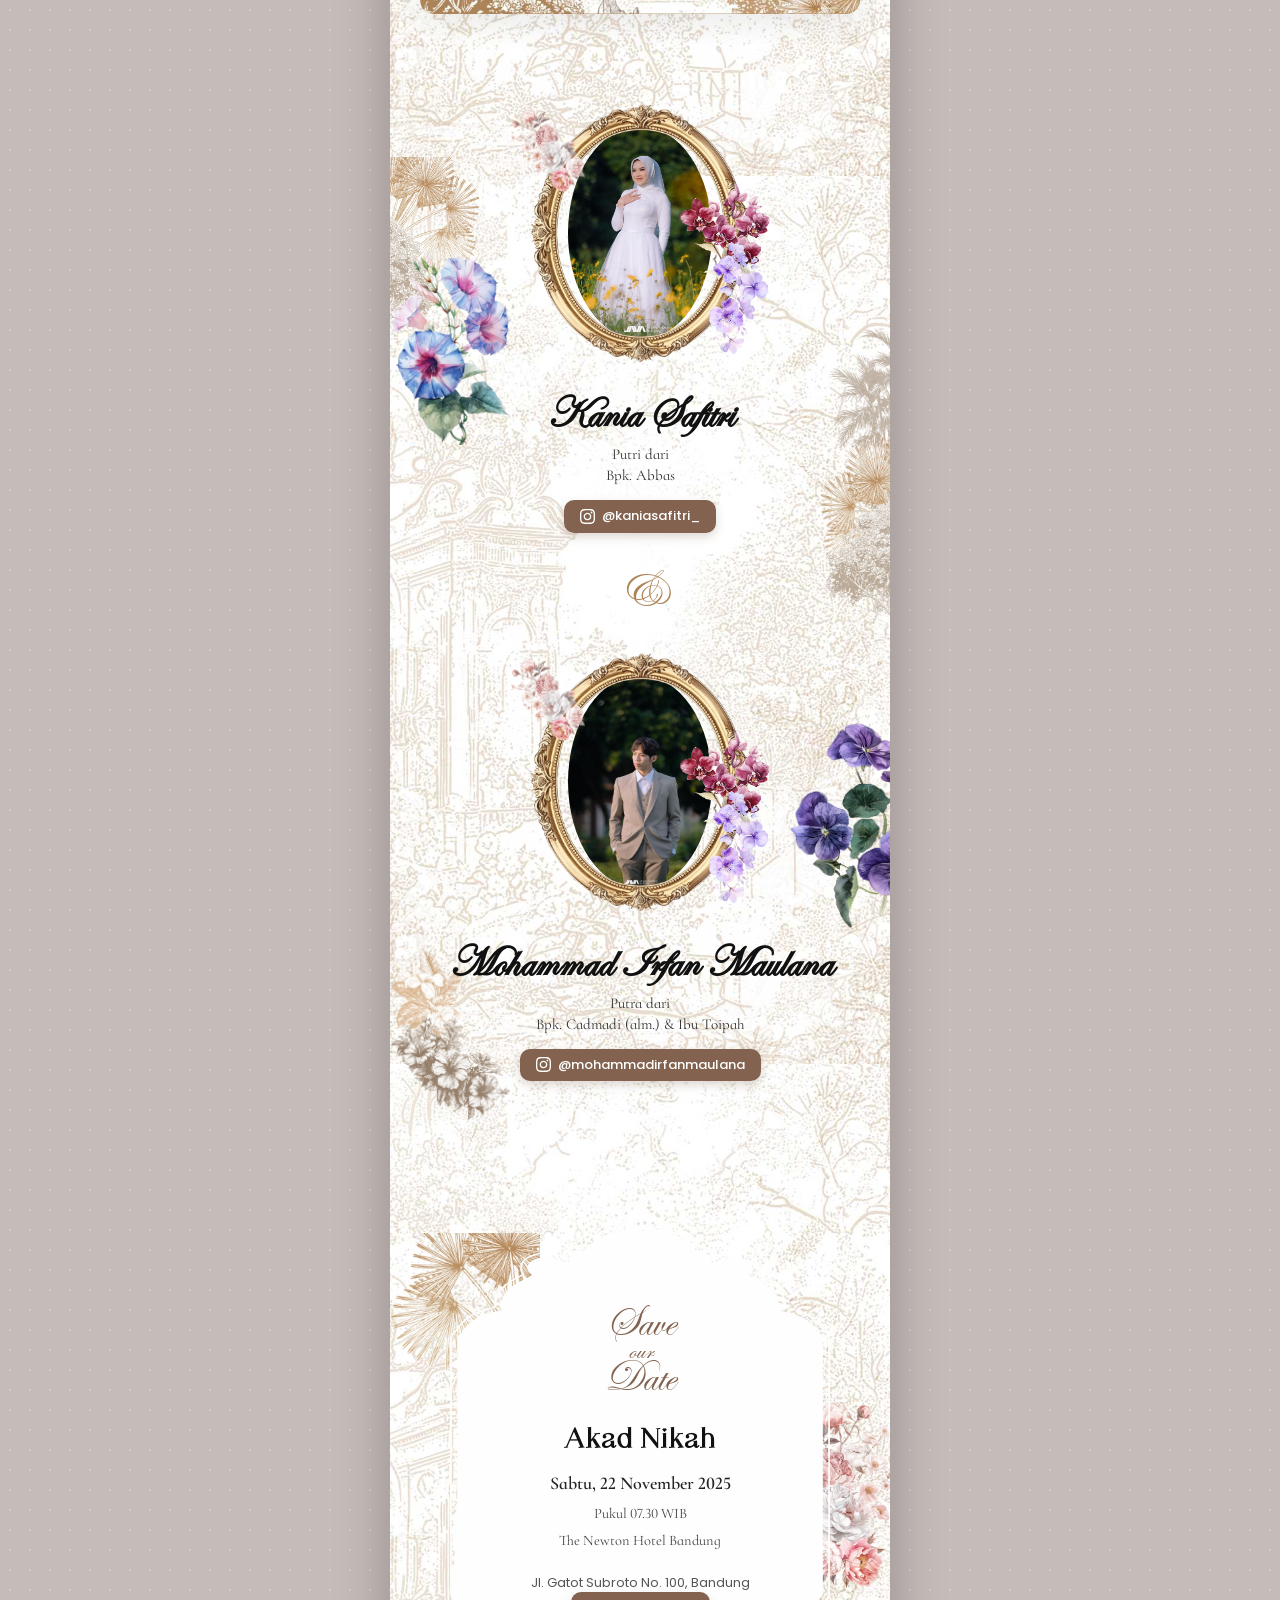
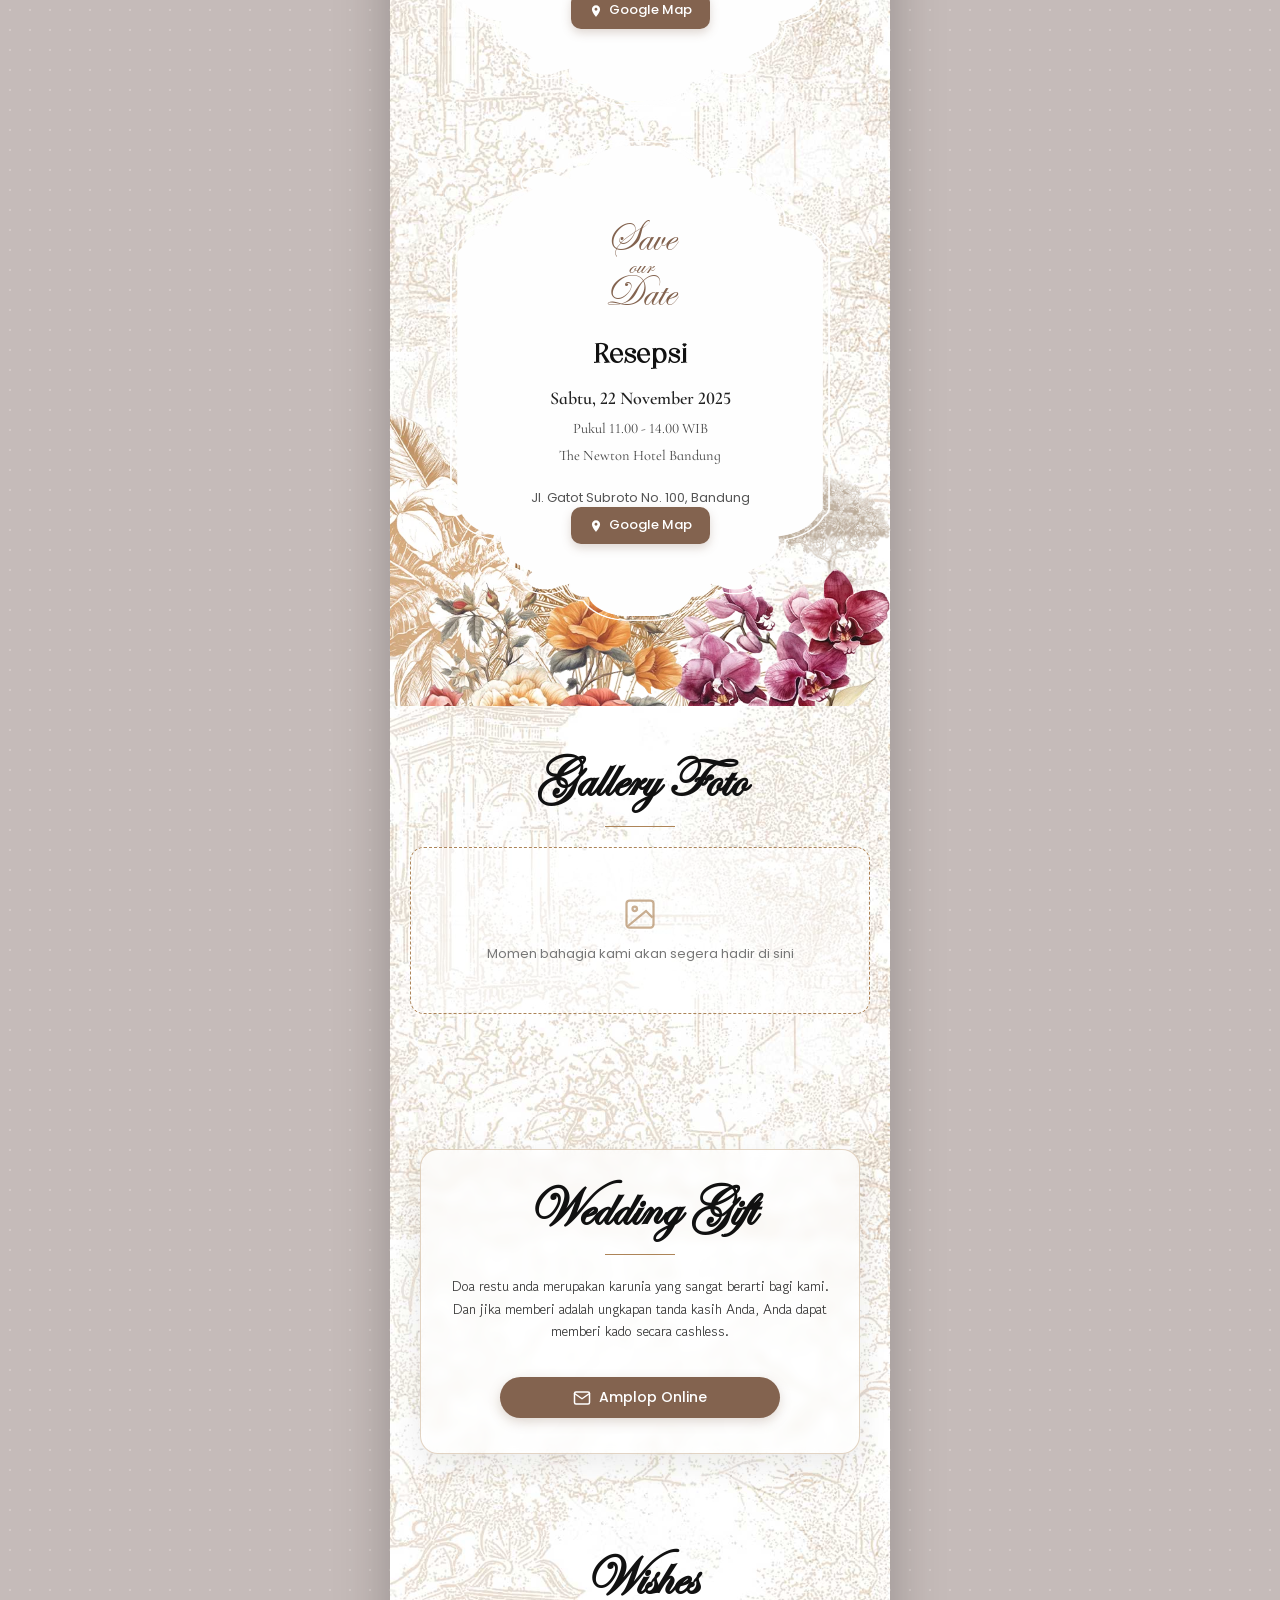
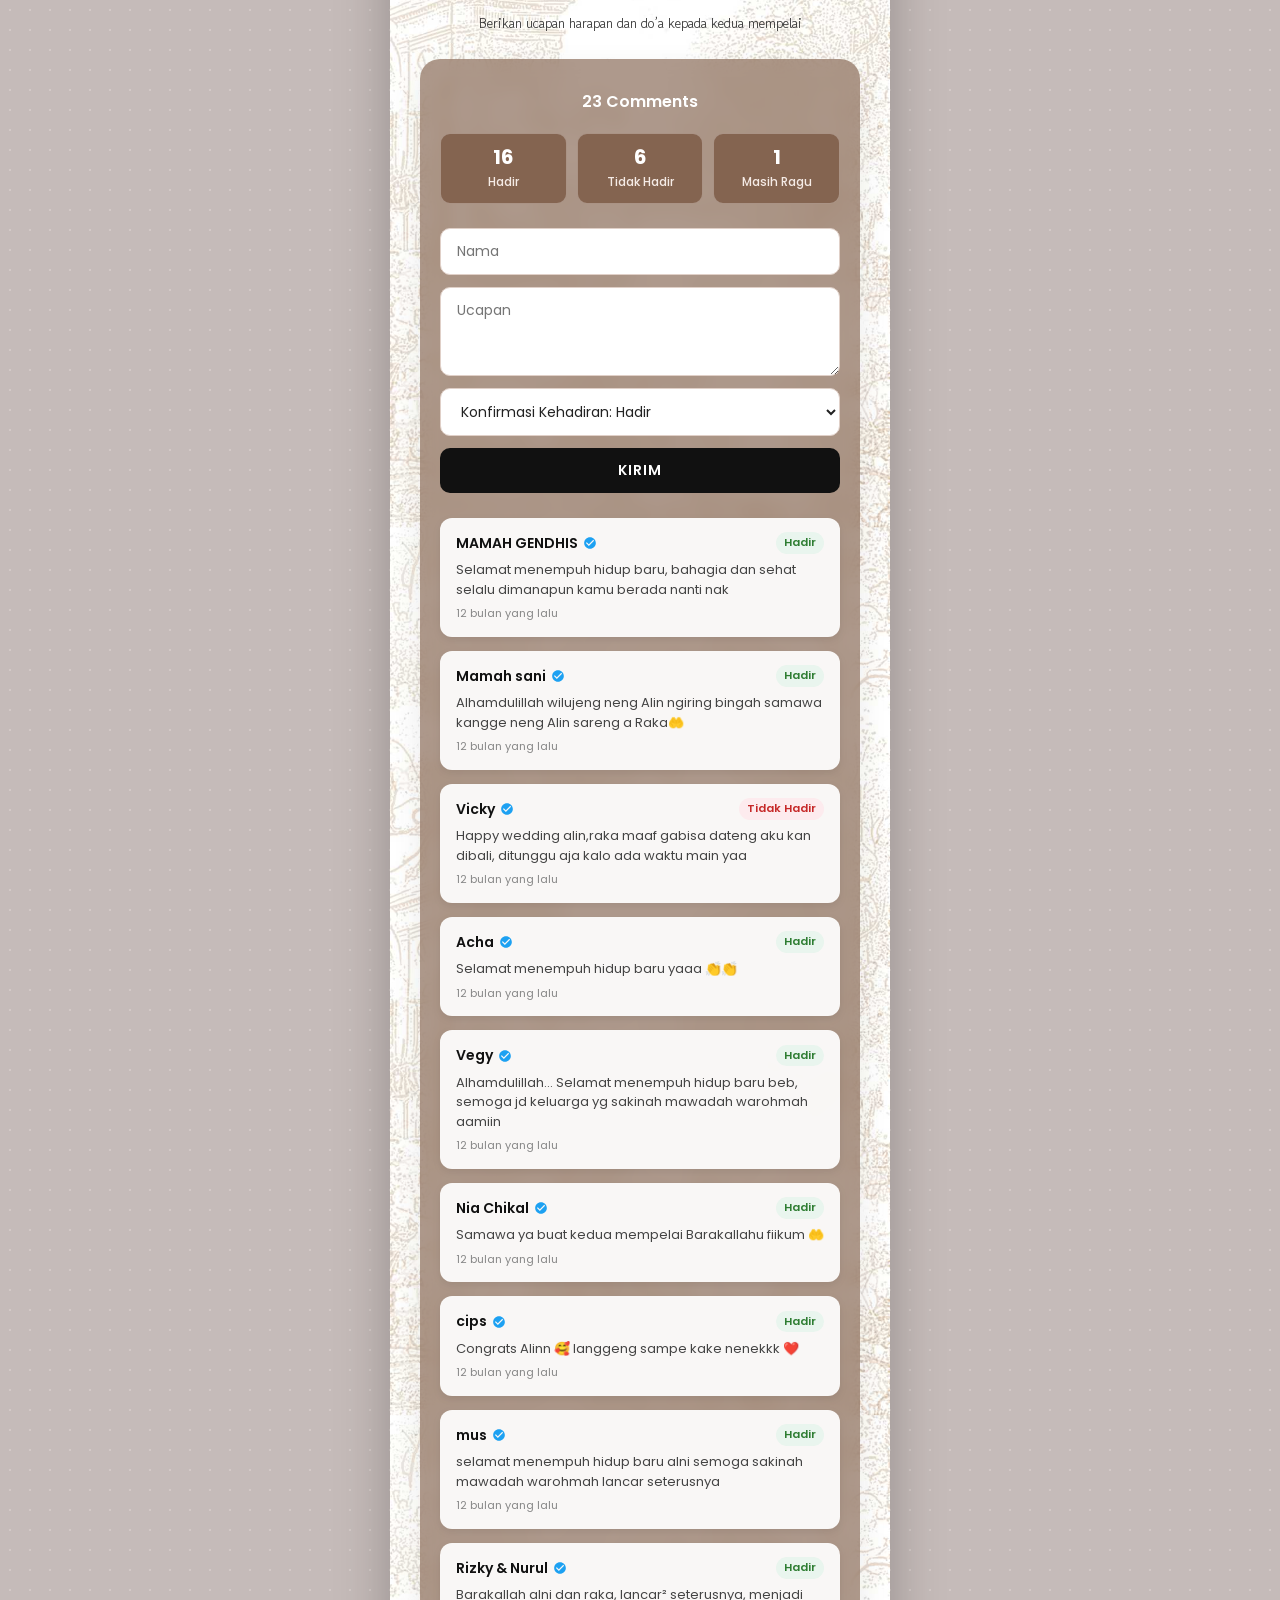
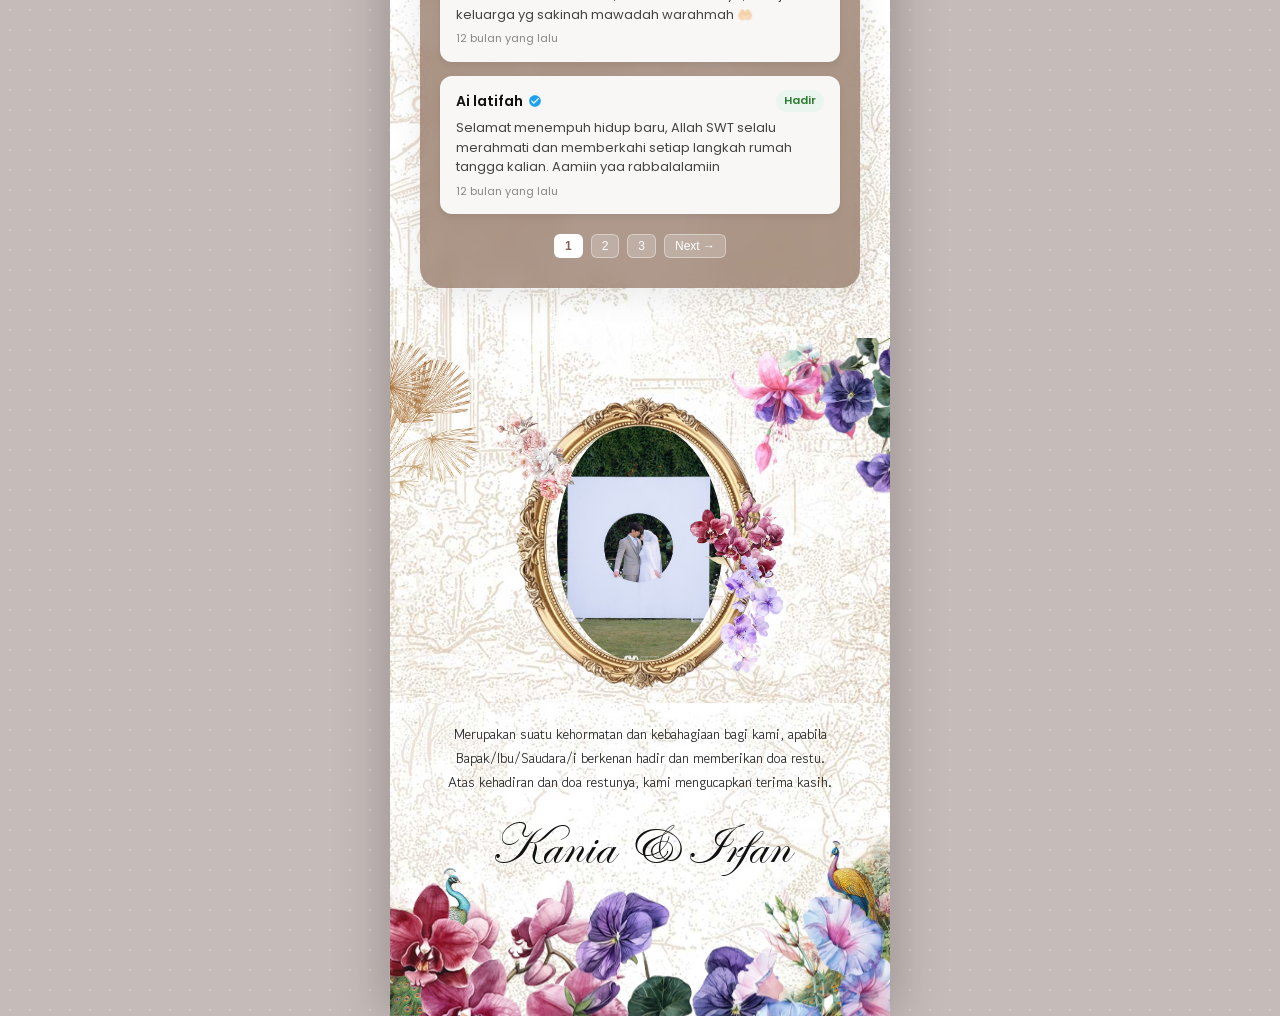
==== commit f1b6e570: "fix: remove technical jargon, streamline tabs, add cover photo frame in template 1, eliminate refere" ====
--- a/index.html
+++ b/index.html
@@ -77,6 +77,13 @@
         </div>
         <div id="cover-date" class="cover-date">SABTU, 22 NOVEMBER 2025</div>
       </div>
+
+      <!-- Cover Couple Photo Frame -->
+      <div class="cover-photo-wrap">
+        <div class="cover-photo-frame">
+          <img id="cover-couple-photo" src="assets/images/Alni-Raka.jpg" alt="Foto Cover Mempelai" class="cover-photo-img">
+        </div>
+      </div>
     </div>
 
     <!-- Recipient Card & Open Invitation Button -->
@@ -258,42 +265,11 @@
       <div class="divider-line fade-in-scroll"></div>
 
       <!-- 2-Column Photo Grid -->
-      <div class="gallery-grid fade-in-scroll">
-        <div class="gallery-item tall" data-full="assets/images/ZQI_0787.jpg">
-          <img src="assets/images/ZQI_0787-682x1024.jpg" alt="Alni &amp; Raka Gallery 1" loading="lazy">
-        </div>
-        <div class="gallery-item tall" data-full="assets/images/ZQI_1391.jpg">
-          <img src="assets/images/ZQI_1391-682x1024.jpg" alt="Alni &amp; Raka Gallery 2" loading="lazy">
-        </div>
-        <div class="gallery-item wide" data-full="assets/images/ZQI_0962.jpg">
-          <img src="assets/images/ZQI_0962-1024x682.jpg" alt="Alni &amp; Raka Gallery 3" loading="lazy">
-        </div>
-        <div class="gallery-item wide" data-full="assets/images/ZQI_1380.jpg">
-          <img src="assets/images/ZQI_1380-1024x682.jpg" alt="Alni &amp; Raka Gallery 4" loading="lazy">
-        </div>
-        <div class="gallery-item wide" data-full="assets/images/ZQI_0081.jpg">
-          <img src="assets/images/ZQI_0081-1024x682.jpg" alt="Alni &amp; Raka Gallery 5" loading="lazy">
-        </div>
-        <div class="gallery-item wide" data-full="assets/images/ZQI_9750.jpg">
-          <img src="assets/images/ZQI_9750-1024x682.jpg" alt="Alni &amp; Raka Gallery 6" loading="lazy">
-        </div>
-        <div class="gallery-item tall" data-full="assets/images/ZQI_0161.jpg">
-          <img src="assets/images/ZQI_0161-682x1024.jpg" alt="Alni &amp; Raka Gallery 7" loading="lazy">
-        </div>
-        <div class="gallery-item tall" data-full="assets/images/ZQI_9614.jpg">
-          <img src="assets/images/ZQI_9614-682x1024.jpg" alt="Alni &amp; Raka Gallery 8" loading="lazy">
-        </div>
-        <div class="gallery-item wide" data-full="assets/images/ZQI_1392.jpg">
-          <img src="assets/images/ZQI_1392-1024x682.jpg" alt="Alni &amp; Raka Gallery 9" loading="lazy">
-        </div>
-        <div class="gallery-item wide" data-full="assets/images/ZQI_9633.jpg">
-          <img src="assets/images/ZQI_9633-1024x682.jpg" alt="Alni &amp; Raka Gallery 10" loading="lazy">
-        </div>
-      </div>
-
-      <!-- YouTube Video Embed -->
-      <div class="video-wrap fade-in-scroll">
-        <iframe src="https://www.youtube.com/embed/yOjeSsdpUNw" title="Alni &amp; Raka" allow="accelerometer; autoplay; clipboard-write; encrypted-media; gyroscope; picture-in-picture" allowfullscreen></iframe>
+      <div id="gallery-grid" class="gallery-grid fade-in-scroll">
+        <div class="gallery-placeholder-card">
+          <svg width="36" height="36" viewBox="0 0 24 24" fill="none" stroke="currentColor" stroke-width="1.5"><rect x="3" y="3" width="18" height="18" rx="2"/><circle cx="8.5" cy="8.5" r="1.5"/><path d="M20.4 14.5L16 10 4 20"/></svg>
+          <p>Momen bahagia kami akan segera hadir di sini</p>
+        </div>
       </div>
     </section>
 
--- a/style.css
+++ b/style.css
@@ -296,6 +296,34 @@
   margin-top: 15px;
   text-align: center;
   text-shadow: 0 0 4px rgba(255, 255, 255, 0.9);
+}
+
+/* Cover Photo Frame (Botanical Vintage Parity) */
+.cover-photo-wrap {
+  position: relative;
+  z-index: 10;
+  margin: 10px auto 14px;
+  display: flex;
+  justify-content: center;
+  align-items: center;
+}
+
+.cover-photo-frame {
+  width: 175px;
+  height: 245px;
+  border-radius: 95px;
+  border: 3px solid #b38532;
+  box-shadow: 0 10px 28px rgba(0, 0, 0, 0.16), 0 0 0 4px rgba(255, 255, 255, 0.85);
+  overflow: hidden;
+  background: #e2d9cc;
+  animation: floralBreathe 6s ease-in-out infinite alternate;
+}
+
+.cover-photo-img {
+  width: 100%;
+  height: 100%;
+  object-fit: cover;
+  display: block;
 }
 
 /* Recipient Box */
@@ -905,6 +933,27 @@
   width: 100%;
   max-width: 460px;
   margin-bottom: 35px;
+}
+
+.gallery-placeholder-card {
+  grid-column: 1 / -1;
+  text-align: center;
+  padding: 48px 24px;
+  background: rgba(255, 255, 255, 0.55);
+  border: 1px dashed var(--primary-accent);
+  border-radius: 14px;
+  color: #777777;
+  font-family: 'Poppins', sans-serif;
+  font-size: 13px;
+  display: flex;
+  flex-direction: column;
+  align-items: center;
+  gap: 12px;
+}
+
+.gallery-placeholder-card svg {
+  color: var(--primary-accent);
+  opacity: 0.65;
 }
 
 .gallery-item {
